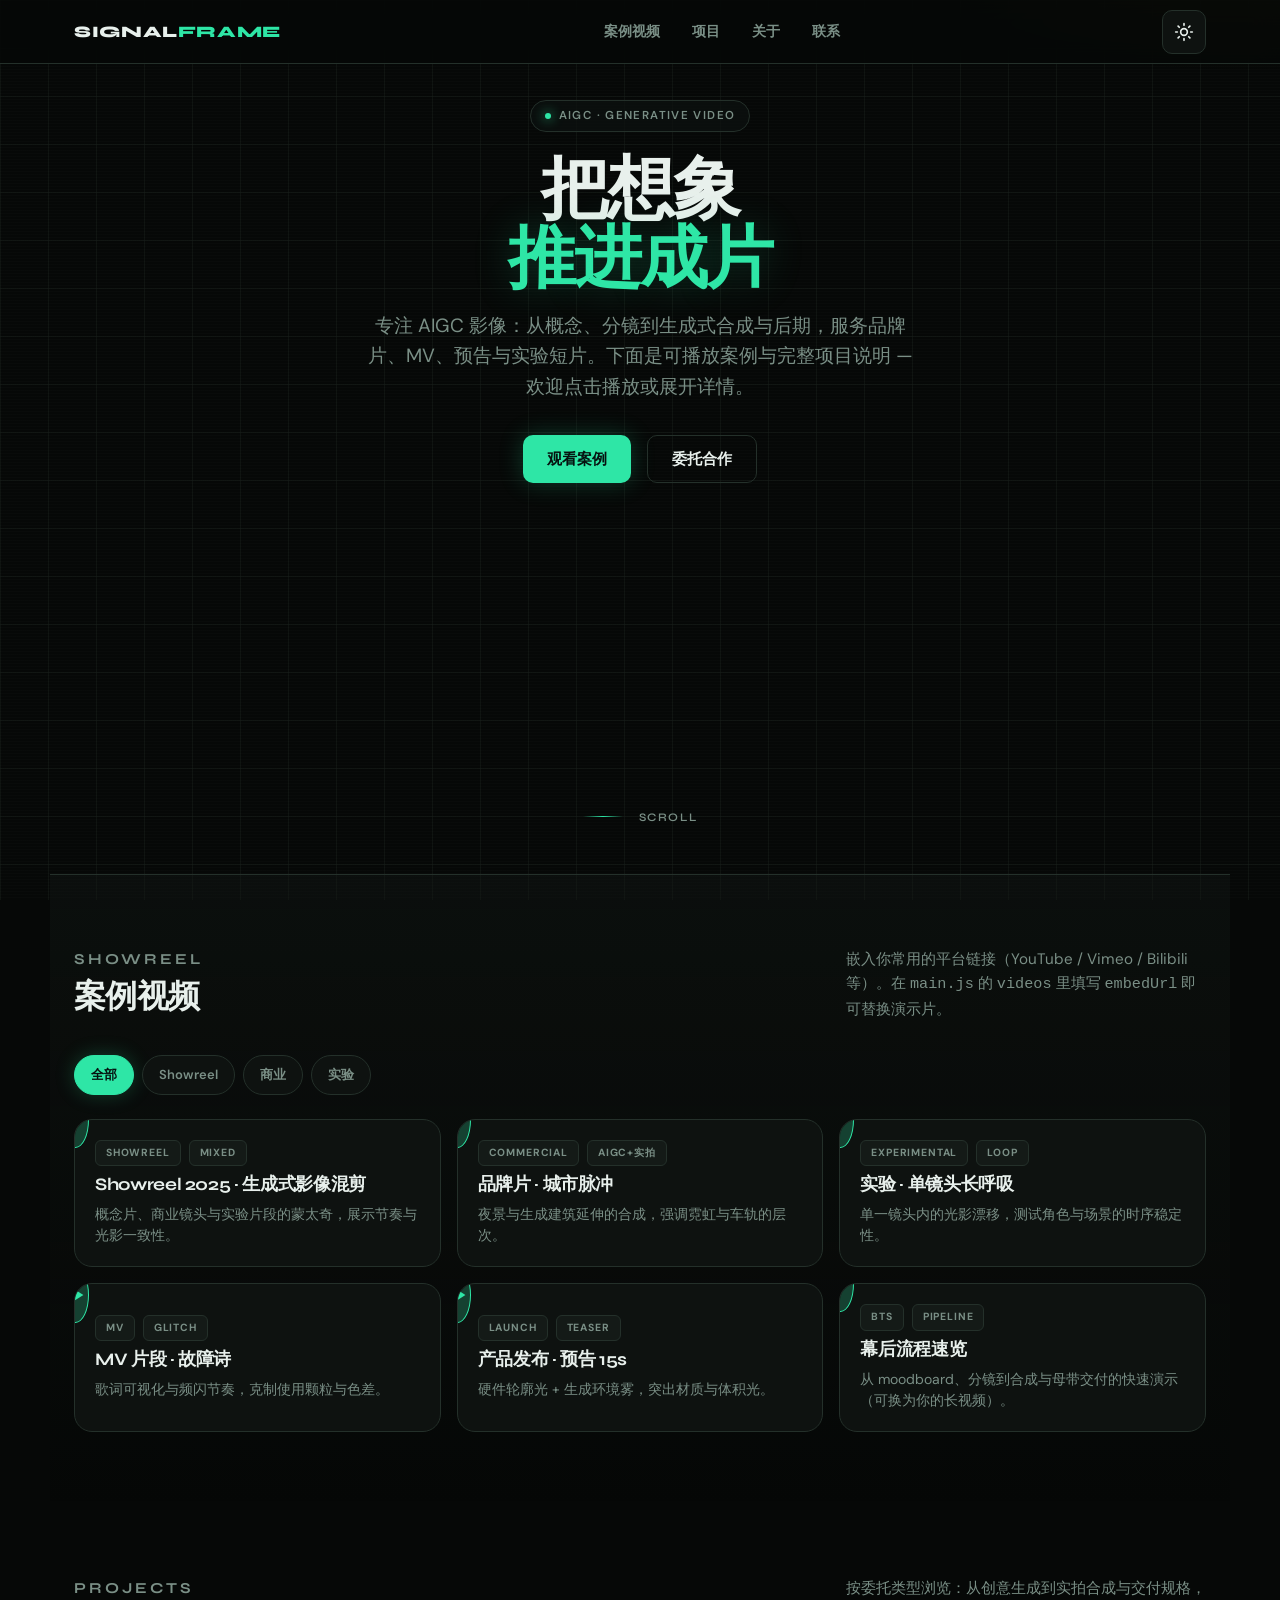
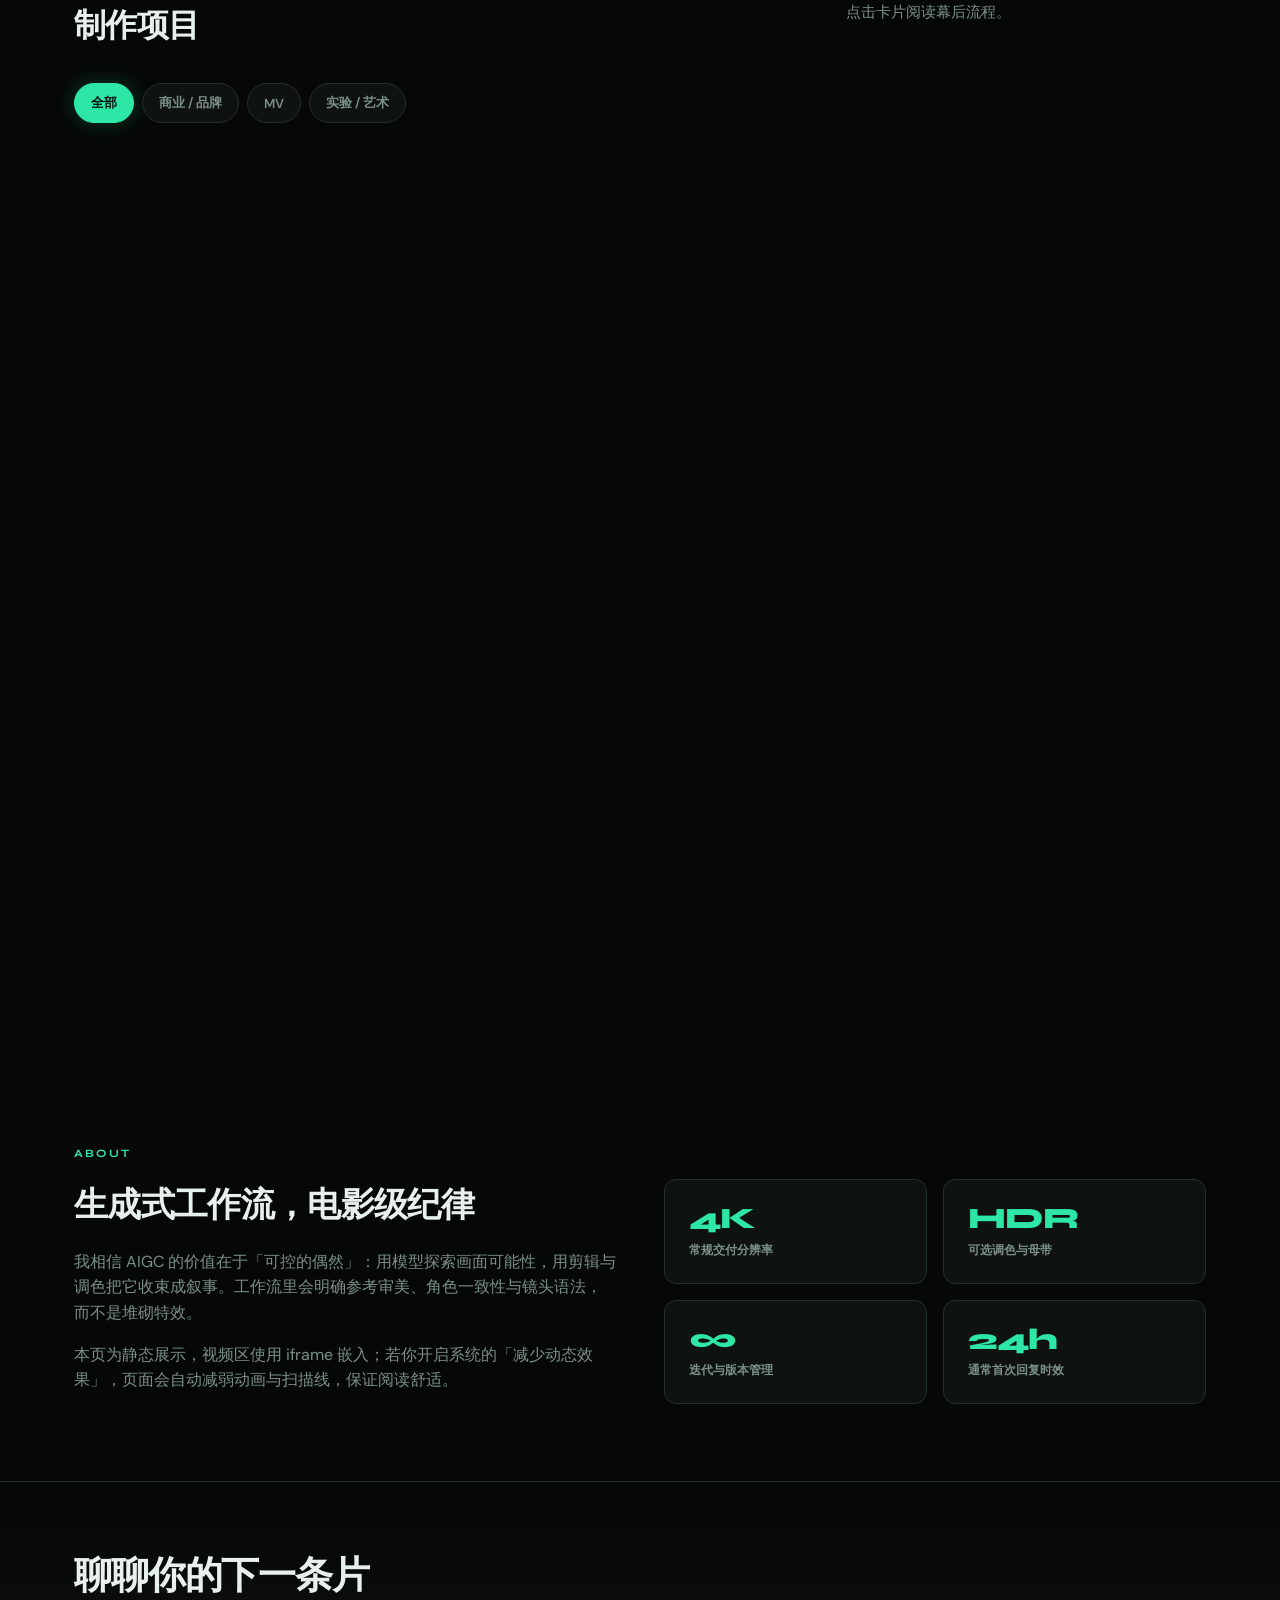
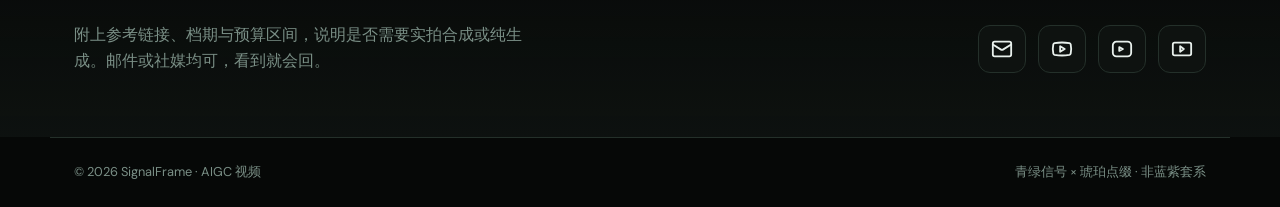
==== index.html @ 30ec7221 "初始提交：AIGC 视频作品集静态页面 Made-with: Cursor" ====
<!DOCTYPE html>
<html lang="zh-CN">
  <head>
    <meta charset="UTF-8" />
    <meta name="viewport" content="width=device-width, initial-scale=1" />
    <meta name="description" content="AIGC 视频创作者 — 概念片、商业影像与生成式工作流案例" />
    <title>AIGC 影像 · 作品集</title>
    <link rel="stylesheet" href="styles.css" />
  </head>
  <body>
    <div class="bg-glow" aria-hidden="true"></div>
    <div class="bg-grid" aria-hidden="true"></div>
    <div class="scanlines" aria-hidden="true"></div>

    <header class="site-header">
      <div class="header-inner">
        <a class="logo" href="#">Signal<span>Frame</span></a>
        <nav class="nav-main" aria-label="页面导航">
          <a href="#showreel">案例视频</a>
          <a href="#work">项目</a>
          <a href="#about">关于</a>
          <a href="#contact">联系</a>
        </nav>
        <div class="header-actions">
          <button
            type="button"
            class="icon-btn"
            id="theme-toggle"
            aria-label="切换配色主题"
          >
            <svg class="hidden" data-icon="moon" xmlns="http://www.w3.org/2000/svg" viewBox="0 0 24 24" fill="none" stroke="currentColor" stroke-width="2" stroke-linecap="round" stroke-linejoin="round" aria-hidden="true">
              <path d="M12 3a6 6 0 0 0 9 9 9 9 0 1 1-9-9Z" />
            </svg>
            <svg data-icon="sun" xmlns="http://www.w3.org/2000/svg" viewBox="0 0 24 24" fill="none" stroke="currentColor" stroke-width="2" stroke-linecap="round" stroke-linejoin="round" aria-hidden="true">
              <circle cx="12" cy="12" r="4" />
              <path d="M12 2v2M12 20v2M4.93 4.93l1.41 1.41M17.66 17.66l1.41 1.41M2 12h2M20 12h2M6.34 17.66l-1.41 1.41M19.07 4.93l-1.41 1.41" />
            </svg>
          </button>
        </div>
      </div>
    </header>

    <main>
      <section id="top" class="section hero" aria-labelledby="hero-title">
        <div class="hero-inner">
          <div class="hero-copy">
            <p class="hero-badge reveal-static">AIGC · Generative Video</p>
            <h1 id="hero-title" class="reveal-static">把想象<br /><span class="accent">推进成片</span></h1>
            <p class="hero-lead reveal-static">
              专注 AIGC 影像：从概念、分镜到生成式合成与后期，服务品牌片、MV、预告与实验短片。下面是可播放案例与完整项目说明 — 欢迎点击播放或展开详情。
            </p>
            <div class="hero-cta reveal-static">
              <a class="btn btn-primary" href="#showreel">观看案例</a>
              <a class="btn btn-ghost" href="#contact">委托合作</a>
            </div>
          </div>
        </div>
        <div class="hero-scroll" aria-hidden="true">
          <span class="hero-scroll-line"></span>
          Scroll
        </div>
      </section>

      <section id="showreel" class="section video-section" aria-labelledby="showreel-title">
        <div class="section-head">
          <div>
            <p class="section-label" id="showreel-label">Showreel</p>
            <h2 id="showreel-title">案例视频</h2>
          </div>
          <p>嵌入你常用的平台链接（YouTube / Vimeo / Bilibili 等）。在 <code>main.js</code> 的 <code>videos</code> 里填写 <code>embedUrl</code> 即可替换演示片。</p>
        </div>
        <div class="filters" id="video-filters" role="toolbar" aria-label="视频分类筛选"></div>
        <div class="video-grid" id="video-grid"></div>
      </section>

      <section id="work" class="section" aria-labelledby="work-title">
        <div class="section-head">
          <div>
            <p class="section-label" id="work-label">Projects</p>
            <h2 id="work-title">制作项目</h2>
          </div>
          <p>按委托类型浏览：从创意生成到实拍合成与交付规格，点击卡片阅读幕后流程。</p>
        </div>
        <div class="filters" id="filters" role="toolbar" aria-label="项目分类筛选"></div>
        <div class="project-grid" id="project-grid"></div>
      </section>

      <section id="about" class="section" aria-labelledby="about-title">
        <h2 id="about-title" class="section-label">About</h2>
        <div class="about-grid">
          <div class="about-prose reveal-static">
            <h2>生成式工作流，电影级纪律</h2>
            <p>
              我相信 AIGC 的价值在于「可控的偶然」：用模型探索画面可能性，用剪辑与调色把它收束成叙事。工作流里会明确参考审美、角色一致性与镜头语法，而不是堆砌特效。
            </p>
            <p>
              本页为静态展示，视频区使用 iframe 嵌入；若你开启系统的「减少动态效果」，页面会自动减弱动画与扫描线，保证阅读舒适。
            </p>
          </div>
          <div class="stat-board reveal-static" aria-label="创作数据概览">
            <div class="stat">
              <div class="stat-value">4K</div>
              <div class="stat-label">常规交付分辨率</div>
            </div>
            <div class="stat">
              <div class="stat-value">HDR</div>
              <div class="stat-label">可选调色与母带</div>
            </div>
            <div class="stat">
              <div class="stat-value">∞</div>
              <div class="stat-label">迭代与版本管理</div>
            </div>
            <div class="stat">
              <div class="stat-value">24h</div>
              <div class="stat-label">通常首次回复时效</div>
            </div>
          </div>
        </div>
      </section>
    </main>

    <section id="contact" class="contact-section" aria-labelledby="contact-title">
      <div class="contact-inner">
        <div class="contact-lead reveal-static">
          <h2 id="contact-title">聊聊你的下一条片</h2>
          <p>附上参考链接、档期与预算区间，说明是否需要实拍合成或纯生成。邮件或社媒均可，看到就会回。</p>
        </div>
        <div class="social-row reveal-static">
          <a href="mailto:hello@example.com" aria-label="发送邮件">
            <svg xmlns="http://www.w3.org/2000/svg" viewBox="0 0 24 24" fill="none" stroke="currentColor" stroke-width="2" stroke-linecap="round" stroke-linejoin="round" aria-hidden="true">
              <rect width="20" height="16" x="2" y="4" rx="2" />
              <path d="m22 7-8.97 5.7a1.94 1.94 0 0 1-2.06 0L2 7" />
            </svg>
          </a>
          <a href="https://www.youtube.com" rel="noopener noreferrer" aria-label="YouTube">
            <svg xmlns="http://www.w3.org/2000/svg" viewBox="0 0 24 24" fill="none" stroke="currentColor" stroke-width="2" stroke-linecap="round" stroke-linejoin="round" aria-hidden="true">
              <path d="M2.5 17a24.12 24.12 0 0 1 0-10 2 2 0 0 1 1.4-1.4 49.56 49.56 0 0 1 16.2 0A2 2 0 0 1 21.5 7a24.12 24.12 0 0 1 0 10 2 2 0 0 1-1.4 1.4 49.55 49.55 0 0 1-16.2 0A2 2 0 0 1 2.5 17" />
              <path d="m10 15 5-3-5-3z" />
            </svg>
          </a>
          <a href="https://vimeo.com" rel="noopener noreferrer" aria-label="Vimeo">
            <svg xmlns="http://www.w3.org/2000/svg" viewBox="0 0 24 24" fill="none" stroke="currentColor" stroke-width="2" stroke-linecap="round" stroke-linejoin="round" aria-hidden="true">
              <path d="M22 8.35V16a4 4 0 0 1-4 4H6a4 4 0 0 1-4-4V8.35A4 4 0 0 1 6 4h12a4 4 0 0 1 4 4Z" />
              <path d="m9 10 4 2-4 2v-4Z" />
            </svg>
          </a>
          <a href="https://www.bilibili.com" rel="noopener noreferrer" aria-label="哔哩哔哩">
            <svg xmlns="http://www.w3.org/2000/svg" viewBox="0 0 24 24" fill="none" stroke="currentColor" stroke-width="2" stroke-linecap="round" stroke-linejoin="round" aria-hidden="true">
              <rect width="20" height="14" x="2" y="5" rx="2" />
              <path d="m10 9 4 3-4 3V9Z" />
            </svg>
          </a>
        </div>
      </div>
    </section>

    <footer class="site-footer">
      <span>© <span id="y"></span> SignalFrame · AIGC 视频</span>
      <span>青绿信号 × 琥珀点缀 · 非蓝紫套系</span>
    </footer>

    <div
      id="video-modal"
      class="modal-backdrop"
      role="dialog"
      aria-modal="true"
      aria-hidden="true"
      aria-labelledby="video-modal-title"
    >
      <div class="modal modal--video">
        <div class="modal-header">
          <h3 id="video-modal-title"></h3>
          <button type="button" class="modal-close" id="video-modal-close" aria-label="关闭视频">
            <svg xmlns="http://www.w3.org/2000/svg" viewBox="0 0 24 24" fill="none" stroke="currentColor" stroke-width="2" stroke-linecap="round" stroke-linejoin="round" aria-hidden="true">
              <path d="M18 6 6 18" />
              <path d="m6 6 12 12" />
            </svg>
          </button>
        </div>
        <div class="modal-body">
          <div id="video-frame-wrap"></div>
          <div class="modal-tags" id="video-modal-tags"></div>
          <p id="video-modal-desc"></p>
          <div class="modal-actions">
            <a class="btn btn-primary" href="#contact">预约合作</a>
            <button type="button" class="btn btn-ghost" id="video-modal-close-secondary">关闭</button>
          </div>
        </div>
      </div>
    </div>

    <div
      id="project-modal"
      class="modal-backdrop"
      role="dialog"
      aria-modal="true"
      aria-hidden="true"
      aria-labelledby="modal-title"
    >
      <div class="modal">
        <div class="modal-header">
          <h3 id="modal-title"></h3>
          <button type="button" class="modal-close" id="modal-close" aria-label="关闭对话框">
            <svg xmlns="http://www.w3.org/2000/svg" viewBox="0 0 24 24" fill="none" stroke="currentColor" stroke-width="2" stroke-linecap="round" stroke-linejoin="round" aria-hidden="true">
              <path d="M18 6 6 18" />
              <path d="m6 6 12 12" />
            </svg>
          </button>
        </div>
        <div class="modal-body">
          <div class="modal-preview" id="modal-preview" role="img" aria-hidden="true"></div>
          <div class="modal-tags" id="modal-tags"></div>
          <div id="modal-text"></div>
          <div class="modal-actions">
            <a class="btn btn-primary" href="#contact">预约沟通</a>
            <button type="button" class="btn btn-ghost" id="modal-close-secondary">关闭</button>
          </div>
        </div>
      </div>
    </div>

    <script>
      document.getElementById("y").textContent = new Date().getFullYear();
      document.getElementById("modal-close-secondary").addEventListener("click", function () {
        document.getElementById("modal-close").click();
      });
      document.getElementById("video-modal-close-secondary").addEventListener("click", function () {
        document.getElementById("video-modal-close").click();
      });
    </script>
    <script src="main.js"></script>
  </body>
</html>
---- styles.css ----
/* AIGC 视频创作者 — 未来感 / 科技向，非蓝紫 AI 套系 */
@import url("https://fonts.googleapis.com/css2?family=DM+Sans:ital,opsz,wght@0,9..40,400;0,9..40,500;0,9..40,600;0,9..40,700;1,9..40,400&family=Syne:wght@500;600;700;800&display=swap");

:root {
  --color-primary: #e8f0ec;
  --color-on-primary: #061210;
  --color-secondary: #7a8f86;
  --color-accent: #2ee6a6;
  --color-accent-dim: color-mix(in srgb, var(--color-accent) 22%, transparent);
  --color-accent-hover: #5fffc4;
  --color-warm: #f0b429;
  --color-background: #060807;
  --color-foreground: #e8f0ec;
  --color-muted: #141a17;
  --color-border: #24302a;
  --color-card-surface: #0e1210;
  --color-overlay: rgba(2, 8, 6, 0.88);
  --color-glow: color-mix(in srgb, var(--color-accent) 35%, transparent);
  --font-heading: "Syne", system-ui, sans-serif;
  --font-body: "DM Sans", system-ui, sans-serif;
  --ease-out: cubic-bezier(0.22, 1, 0.36, 1);
  --ease-in: cubic-bezier(0.4, 0, 1, 1);
  --duration: 220ms;
  --duration-slow: 340ms;
  --space-unit: 8px;
  --header-h: 64px;
  --max-w: 1180px;
  --radius: 12px;
  --radius-lg: 18px;
}

[data-theme="light"] {
  --color-primary: #0a1612;
  --color-on-primary: #f4faf7;
  --color-secondary: #4a5c54;
  --color-accent: #059669;
  --color-accent-dim: color-mix(in srgb, var(--color-accent) 18%, transparent);
  --color-accent-hover: #047857;
  --color-warm: #d97706;
  --color-background: #f2f6f4;
  --color-foreground: #0a1612;
  --color-muted: #dfe8e3;
  --color-border: #c5d4cc;
  --color-card-surface: #ffffff;
  --color-overlay: rgba(10, 22, 18, 0.82);
  --color-glow: color-mix(in srgb, var(--color-accent) 25%, transparent);
}

*,
*::before,
*::after {
  box-sizing: border-box;
}

html {
  scroll-behavior: smooth;
}

@media (prefers-reduced-motion: reduce) {
  html {
    scroll-behavior: auto;
  }

  *,
  *::before,
  *::after {
    animation-duration: 0.01ms !important;
    animation-iteration-count: 1 !important;
    transition-duration: 0.01ms !important;
  }
}

body {
  margin: 0;
  font-family: var(--font-body);
  font-size: 1rem;
  line-height: 1.6;
  color: var(--color-foreground);
  background-color: var(--color-background);
  -webkit-font-smoothing: antialiased;
}

/* 背景：细网格 + 环境光晕 */
.bg-grid {
  position: fixed;
  inset: 0;
  z-index: -2;
  background-image:
    linear-gradient(color-mix(in srgb, var(--color-border) 55%, transparent) 1px, transparent 1px),
    linear-gradient(90deg, color-mix(in srgb, var(--color-border) 55%, transparent) 1px, transparent 1px);
  background-size: calc(var(--space-unit) * 6) calc(var(--space-unit) * 6);
  opacity: 0.55;
  pointer-events: none;
}

.bg-glow {
  position: fixed;
  inset: -20% -10% auto -10%;
  height: 70vh;
  z-index: -3;
  background:
    radial-gradient(ellipse 80% 60% at 50% -10%, var(--color-glow), transparent 55%),
    radial-gradient(ellipse 50% 40% at 90% 20%, color-mix(in srgb, var(--color-warm) 12%, transparent), transparent 50%);
  pointer-events: none;
}

.scanlines {
  position: fixed;
  inset: 0;
  z-index: -1;
  pointer-events: none;
  opacity: 0.04;
  background: repeating-linear-gradient(
    0deg,
    transparent,
    transparent 2px,
    color-mix(in srgb, var(--color-foreground) 40%, transparent) 2px,
    color-mix(in srgb, var(--color-foreground) 40%, transparent) 3px
  );
}

@media (prefers-reduced-motion: reduce) {
  .scanlines {
    display: none;
  }
}

a {
  color: var(--color-accent);
  text-decoration-thickness: 1px;
  text-underline-offset: 3px;
}

a:hover {
  color: var(--color-accent-hover);
}

:focus-visible {
  outline: 2px solid var(--color-accent);
  outline-offset: 3px;
}

button:focus-visible {
  outline-offset: 2px;
}

.sr-only {
  position: absolute;
  width: 1px;
  height: 1px;
  padding: 0;
  margin: -1px;
  overflow: hidden;
  clip: rect(0, 0, 0, 0);
  white-space: nowrap;
  border: 0;
}

/* Header */
.site-header {
  position: sticky;
  top: 0;
  z-index: 50;
  height: var(--header-h);
  display: flex;
  align-items: center;
  border-bottom: 1px solid var(--color-border);
  background: color-mix(in srgb, var(--color-background) 82%, transparent);
  backdrop-filter: blur(14px);
}

.header-inner {
  width: 100%;
  max-width: var(--max-w);
  margin: 0 auto;
  padding: 0 calc(var(--space-unit) * 3);
  display: flex;
  align-items: center;
  justify-content: space-between;
  gap: calc(var(--space-unit) * 2);
}

.logo {
  font-family: var(--font-heading);
  font-weight: 800;
  font-size: 1rem;
  letter-spacing: 0.04em;
  text-transform: uppercase;
  color: var(--color-foreground);
  text-decoration: none;
}

.logo span {
  color: var(--color-accent);
}

.logo:hover {
  color: var(--color-accent);
}

.nav-main {
  display: flex;
  align-items: center;
  gap: calc(var(--space-unit) * 0.5);
}

.nav-main a {
  min-height: 44px;
  min-width: 44px;
  padding: 0 calc(var(--space-unit) * 1.75);
  display: inline-flex;
  align-items: center;
  justify-content: center;
  font-size: 0.88rem;
  font-weight: 600;
  color: var(--color-secondary);
  text-decoration: none;
  border-radius: 8px;
  transition: color var(--duration) var(--ease-out), background var(--duration) var(--ease-out);
}

.nav-main a:hover {
  color: var(--color-foreground);
  background: var(--color-muted);
}

.nav-main a[aria-current="page"] {
  color: var(--color-accent);
}

.header-actions {
  display: flex;
  align-items: center;
  gap: calc(var(--space-unit) * 1);
}

.icon-btn {
  min-width: 44px;
  min-height: 44px;
  display: inline-flex;
  align-items: center;
  justify-content: center;
  border: 1px solid var(--color-border);
  border-radius: 10px;
  background: var(--color-card-surface);
  color: var(--color-foreground);
  cursor: pointer;
  transition:
    border-color var(--duration) var(--ease-out),
    box-shadow var(--duration) var(--ease-out),
    transform 150ms var(--ease-out);
}

.icon-btn:hover {
  border-color: var(--color-accent);
  box-shadow: 0 0 0 1px var(--color-accent-dim);
}

.icon-btn:active {
  transform: scale(0.97);
}

.icon-btn svg {
  width: 20px;
  height: 20px;
}

main {
  overflow-x: clip;
}

.section {
  max-width: var(--max-w);
  margin: 0 auto;
  padding: calc(var(--space-unit) * 9) calc(var(--space-unit) * 3);
}

.section-label {
  font-family: var(--font-heading);
  font-size: 0.7rem;
  font-weight: 700;
  letter-spacing: 0.2em;
  text-transform: uppercase;
  color: var(--color-accent);
  margin: 0 0 calc(var(--space-unit) * 2);
}

.section-head {
  display: flex;
  flex-wrap: wrap;
  align-items: baseline;
  justify-content: space-between;
  gap: calc(var(--space-unit) * 2);
  margin-bottom: calc(var(--space-unit) * 4);
}

.section-head h2 {
  font-family: var(--font-heading);
  font-size: clamp(1.5rem, 3vw, 2rem);
  font-weight: 700;
  letter-spacing: -0.02em;
  margin: 0;
  color: var(--color-foreground);
}

.section-head p {
  margin: 0;
  max-width: 36ch;
  font-size: 0.95rem;
  color: var(--color-secondary);
}

/* Hero — 单列文案水平居中 */
.hero {
  min-height: min(90vh, 860px);
  display: flex;
  flex-direction: column;
  justify-content: center;
  align-items: center;
  padding-top: calc(var(--space-unit) * 3);
  padding-bottom: calc(var(--space-unit) * 6);
  position: relative;
}

.hero-inner {
  width: 100%;
  max-width: var(--max-w);
  margin: 0 auto;
  display: flex;
  justify-content: center;
}

.hero-copy {
  display: flex;
  flex-direction: column;
  align-items: center;
  text-align: center;
  max-width: 42rem;
  width: 100%;
}

.hero-badge {
  display: inline-flex;
  align-items: center;
  justify-content: center;
  gap: calc(var(--space-unit) * 1);
  padding: 6px 14px;
  border-radius: 999px;
  border: 1px solid var(--color-border);
  background: color-mix(in srgb, var(--color-card-surface) 70%, transparent);
  font-family: var(--font-body);
  font-size: 0.72rem;
  font-weight: 600;
  letter-spacing: 0.12em;
  text-transform: uppercase;
  color: var(--color-secondary);
  margin-bottom: calc(var(--space-unit) * 3);
}

.hero-badge::before {
  content: "";
  width: 6px;
  height: 6px;
  border-radius: 50%;
  background: var(--color-accent);
  box-shadow: 0 0 12px var(--color-accent);
  animation: pulse-dot 2.5s var(--ease-out) infinite;
}

@media (prefers-reduced-motion: reduce) {
  .hero-badge::before {
    animation: none;
  }
}

@keyframes pulse-dot {
  0%,
  100% {
    opacity: 1;
  }
  50% {
    opacity: 0.45;
  }
}

.hero h1 {
  font-family: var(--font-heading);
  font-weight: 800;
  font-size: clamp(2.4rem, 7vw, 4.25rem);
  line-height: 1.02;
  letter-spacing: -0.03em;
  margin: 0 0 calc(var(--space-unit) * 2);
  max-width: 18ch;
  text-wrap: balance;
}

.hero h1 .accent {
  color: var(--color-accent);
  text-shadow: 0 0 40px var(--color-accent-dim);
}

.hero-lead {
  font-size: clamp(1rem, 2vw, 1.2rem);
  color: var(--color-secondary);
  max-width: 42ch;
  margin: 0 0 calc(var(--space-unit) * 4);
  margin-left: auto;
  margin-right: auto;
}

.hero-cta {
  display: flex;
  flex-wrap: wrap;
  gap: calc(var(--space-unit) * 2);
  align-items: center;
  justify-content: center;
}

.btn {
  min-height: 48px;
  padding: 0 calc(var(--space-unit) * 3);
  display: inline-flex;
  align-items: center;
  justify-content: center;
  font-family: var(--font-body);
  font-size: 0.95rem;
  font-weight: 600;
  border-radius: 10px;
  border: none;
  cursor: pointer;
  text-decoration: none;
  transition:
    background var(--duration) var(--ease-out),
    color var(--duration) var(--ease-out),
    border-color var(--duration) var(--ease-out),
    transform 150ms var(--ease-out),
    box-shadow var(--duration) var(--ease-out);
}

.btn-primary {
  background: var(--color-accent);
  color: var(--color-on-primary);
  box-shadow: 0 0 24px var(--color-accent-dim);
}

.btn-primary:hover {
  background: var(--color-accent-hover);
  box-shadow: 0 0 32px var(--color-accent-dim);
}

.btn-primary:active {
  transform: scale(0.98);
}

.btn-ghost {
  background: transparent;
  color: var(--color-foreground);
  border: 1px solid var(--color-border);
}

.btn-ghost:hover {
  border-color: var(--color-accent);
  background: color-mix(in srgb, var(--color-accent) 8%, transparent);
}

.hero-scroll {
  margin-top: auto;
  padding-top: calc(var(--space-unit) * 6);
  display: flex;
  align-items: center;
  justify-content: center;
  gap: calc(var(--space-unit) * 2);
  width: 100%;
  max-width: var(--max-w);
  font-size: 0.72rem;
  font-weight: 600;
  color: var(--color-secondary);
  letter-spacing: 0.14em;
  text-transform: uppercase;
  font-family: var(--font-heading);
}

.hero-scroll-line {
  width: 40px;
  height: 1px;
  background: linear-gradient(90deg, transparent, var(--color-accent), transparent);
}

@media (prefers-reduced-motion: no-preference) {
  .hero-scroll {
    animation: fade-in-up 0.75s var(--ease-out) 0.35s both;
  }
}

@keyframes fade-in-up {
  from {
    opacity: 0;
    transform: translateY(12px);
  }
  to {
    opacity: 1;
    transform: translateY(0);
  }
}

/* Reveal */
.reveal {
  opacity: 0;
  transform: translateY(18px);
  transition:
    opacity var(--duration-slow) var(--ease-out),
    transform var(--duration-slow) var(--ease-out);
}

.reveal.is-visible {
  opacity: 1;
  transform: translateY(0);
}

@media (prefers-reduced-motion: reduce) {
  .reveal {
    opacity: 1;
    transform: none;
  }
}

/* Filters */
.filters {
  display: flex;
  flex-wrap: wrap;
  gap: calc(var(--space-unit) * 1);
  margin-bottom: calc(var(--space-unit) * 3);
}

.filter-btn {
  min-height: 40px;
  padding: 0 calc(var(--space-unit) * 2);
  font-family: var(--font-body);
  font-size: 0.8125rem;
  font-weight: 600;
  color: var(--color-secondary);
  background: var(--color-card-surface);
  border: 1px solid var(--color-border);
  border-radius: 999px;
  cursor: pointer;
  transition:
    color var(--duration) var(--ease-out),
    border-color var(--duration) var(--ease-out),
    background var(--duration) var(--ease-out),
    box-shadow var(--duration) var(--ease-out);
}

.filter-btn:hover {
  color: var(--color-foreground);
  border-color: var(--color-secondary);
}

.filter-btn[aria-pressed="true"] {
  color: var(--color-on-primary);
  background: var(--color-accent);
  border-color: var(--color-accent);
  box-shadow: 0 0 20px var(--color-accent-dim);
}

[data-theme="light"] .filter-btn[aria-pressed="true"] {
  color: #fff;
}

/* Video grid */
.video-section {
  border-top: 1px solid var(--color-border);
  background: linear-gradient(180deg, color-mix(in srgb, var(--color-muted) 40%, transparent) 0%, transparent 100%);
}

.video-grid {
  display: grid;
  grid-template-columns: 1fr;
  gap: calc(var(--space-unit) * 2);
}

@media (min-width: 640px) {
  .video-grid {
    grid-template-columns: repeat(2, 1fr);
  }
}

@media (min-width: 960px) {
  .video-grid {
    grid-template-columns: repeat(3, 1fr);
  }
}

.video-card {
  position: relative;
  border: 1px solid var(--color-border);
  border-radius: var(--radius-lg);
  background: var(--color-card-surface);
  overflow: hidden;
  text-align: left;
  padding: 0;
  font: inherit;
  color: inherit;
  cursor: pointer;
  transition:
    border-color var(--duration) var(--ease-out),
    box-shadow var(--duration-slow) var(--ease-out),
    transform var(--duration) var(--ease-out);
}

.video-card::before {
  content: "";
  position: absolute;
  inset: 0;
  border-radius: inherit;
  padding: 1px;
  background: linear-gradient(135deg, var(--color-accent-dim), transparent 40%, color-mix(in srgb, var(--color-warm) 25%, transparent));
  -webkit-mask:
    linear-gradient(#fff 0 0) content-box,
    linear-gradient(#fff 0 0);
  mask:
    linear-gradient(#fff 0 0) content-box,
    linear-gradient(#fff 0 0);
  -webkit-mask-composite: xor;
  mask-composite: exclude;
  pointer-events: none;
  opacity: 0;
  transition: opacity var(--duration-slow) var(--ease-out);
}

.video-card:hover,
.video-card:focus-visible {
  border-color: color-mix(in srgb, var(--color-accent) 50%, var(--color-border));
  box-shadow: 0 24px 48px -28px color-mix(in srgb, var(--color-foreground) 35%, transparent);
}

.video-card:hover::before,
.video-card:focus-visible::before {
  opacity: 1;
}

.video-card:active {
  transform: scale(0.995);
}

.video-thumb {
  position: relative;
  aspect-ratio: 16 / 9;
  background: var(--color-muted);
  overflow: hidden;
}

.video-thumb-gradient {
  position: absolute;
  inset: 0;
  background: var(--thumb-gradient, linear-gradient(145deg, #0d2820 0%, #1a4d3a 45%, #3d2e14 100%));
}

.video-thumb-noise {
  position: absolute;
  inset: 0;
  opacity: 0.12;
  background-image: url("data:image/svg+xml,%3Csvg viewBox='0 0 256 256' xmlns='http://www.w3.org/2000/svg'%3E%3Cfilter id='n'%3E%3CfeTurbulence type='fractalNoise' baseFrequency='0.9' numOctaves='4' stitchTiles='stitch'/%3E%3C/filter%3E%3Crect width='100%25' height='100%25' filter='url(%23n)'/%3E%3C/svg%3E");
}

.video-play {
  position: absolute;
  inset: 0;
  display: flex;
  align-items: center;
  justify-content: center;
  background: color-mix(in srgb, var(--color-background) 35%, transparent);
  transition: background var(--duration) var(--ease-out);
}

.video-card:hover .video-play,
.video-card:focus-visible .video-play {
  background: color-mix(in srgb, var(--color-background) 55%, transparent);
}

.video-play-icon {
  width: 56px;
  height: 56px;
  border-radius: 50%;
  display: flex;
  align-items: center;
  justify-content: center;
  background: color-mix(in srgb, var(--color-accent) 22%, var(--color-card-surface));
  border: 1px solid var(--color-accent);
  color: var(--color-accent);
  transition: transform var(--duration) var(--ease-out), box-shadow var(--duration) var(--ease-out);
}

.video-card:hover .video-play-icon,
.video-card:focus-visible .video-play-icon {
  transform: scale(1.06);
  box-shadow: 0 0 28px var(--color-accent-dim);
}

.video-play-icon svg {
  width: 22px;
  height: 22px;
  margin-left: 3px;
}

.video-duration {
  position: absolute;
  bottom: calc(var(--space-unit) * 1.5);
  right: calc(var(--space-unit) * 1.5);
  padding: 4px 10px;
  border-radius: 6px;
  font-size: 0.7rem;
  font-weight: 700;
  font-variant-numeric: tabular-nums;
  letter-spacing: 0.06em;
  background: color-mix(in srgb, var(--color-background) 75%, transparent);
  border: 1px solid var(--color-border);
  color: var(--color-foreground);
}

.video-body {
  padding: calc(var(--space-unit) * 2.5);
  display: flex;
  flex-direction: column;
  gap: calc(var(--space-unit) * 1);
}

.video-meta {
  display: flex;
  flex-wrap: wrap;
  gap: calc(var(--space-unit) * 1);
  align-items: center;
}

.tag {
  font-size: 0.65rem;
  font-weight: 700;
  letter-spacing: 0.08em;
  text-transform: uppercase;
  padding: 4px 10px;
  border-radius: 6px;
  background: var(--color-muted);
  color: var(--color-secondary);
  border: 1px solid var(--color-border);
}

.video-title {
  font-family: var(--font-heading);
  font-size: 1.1rem;
  font-weight: 700;
  letter-spacing: -0.02em;
  margin: 0;
  line-height: 1.25;
}

.video-desc {
  margin: 0;
  font-size: 0.875rem;
  color: var(--color-secondary);
  line-height: 1.5;
  display: -webkit-box;
  -webkit-line-clamp: 2;
  -webkit-box-orient: vertical;
  overflow: hidden;
}

/* Project grid */
.project-grid {
  display: grid;
  grid-template-columns: repeat(12, 1fr);
  gap: calc(var(--space-unit) * 2);
}

.project-card {
  position: relative;
  grid-column: span 12;
  border-radius: var(--radius-lg);
  overflow: hidden;
  border: 1px solid var(--color-border);
  background: var(--color-card-surface);
  cursor: pointer;
  text-align: left;
  padding: 0;
  font: inherit;
  color: inherit;
  transition:
    border-color var(--duration) var(--ease-out),
    box-shadow var(--duration-slow) var(--ease-out),
    transform var(--duration) var(--ease-out);
}

.project-card:hover,
.project-card:focus-visible {
  border-color: color-mix(in srgb, var(--color-accent) 40%, var(--color-border));
  box-shadow: 0 20px 50px -24px color-mix(in srgb, var(--color-foreground) 30%, transparent);
}

.project-card:active {
  transform: scale(0.995);
}

@media (min-width: 640px) {
  .project-card {
    grid-column: span 6;
  }

  .project-card.featured {
    grid-column: span 12;
    display: grid;
    grid-template-columns: 1.12fr 1fr;
    min-height: 280px;
  }
}

@media (min-width: 900px) {
  .project-card:not(.featured) {
    grid-column: span 4;
  }

  .project-card.featured {
    grid-column: span 8;
  }

  .project-card.tall {
    grid-column: span 4;
    grid-row: span 2;
    display: flex;
    flex-direction: column;
  }

  .project-card.wide {
    grid-column: span 8;
    display: grid;
    grid-template-columns: 1fr 1fr;
    min-height: 220px;
  }
}

.project-visual {
  position: relative;
  aspect-ratio: 16 / 10;
  background: var(--color-muted);
  overflow: hidden;
}

.project-card.featured .project-visual,
.project-card.wide .project-visual {
  aspect-ratio: auto;
  min-height: 200px;
}

.project-card.tall .project-visual {
  flex: 1;
  min-height: 280px;
}

.project-visual::after {
  content: "";
  position: absolute;
  inset: 0;
  background: linear-gradient(165deg, transparent 35%, color-mix(in srgb, var(--color-background) 70%, transparent));
  opacity: 0;
  transition: opacity var(--duration-slow) var(--ease-out);
}

.project-card:hover .project-visual::after,
.project-card:focus-visible .project-visual::after {
  opacity: 1;
}

.project-gradient {
  position: absolute;
  inset: 0;
  background: var(
    --card-gradient,
    linear-gradient(135deg, #0f1f1a 0%, #1e3d32 50%, #4a3a12 100%)
  );
}

.project-pattern {
  position: absolute;
  inset: 0;
  opacity: 0.14;
  background-image: radial-gradient(circle at 2px 2px, currentColor 1px, transparent 0);
  background-size: 18px 18px;
  color: var(--color-accent);
}

.corner-frame {
  position: absolute;
  inset: 10px;
  border: 1px solid color-mix(in srgb, var(--color-accent) 35%, transparent);
  border-radius: 8px;
  pointer-events: none;
  opacity: 0.65;
}

.project-body {
  padding: calc(var(--space-unit) * 2.5);
  display: flex;
  flex-direction: column;
  gap: calc(var(--space-unit) * 1);
  justify-content: center;
}

.project-card.featured .project-body,
.project-card.wide .project-body {
  padding: calc(var(--space-unit) * 4);
}

.project-meta {
  display: flex;
  flex-wrap: wrap;
  gap: calc(var(--space-unit) * 1);
  align-items: center;
}

.project-title {
  font-family: var(--font-heading);
  font-size: 1.2rem;
  font-weight: 700;
  letter-spacing: -0.02em;
  margin: 0;
  line-height: 1.25;
}

.project-card.featured .project-title {
  font-size: clamp(1.3rem, 2.4vw, 1.65rem);
}

.project-desc {
  margin: 0;
  font-size: 0.9rem;
  color: var(--color-secondary);
  line-height: 1.55;
  display: -webkit-box;
  -webkit-line-clamp: 3;
  -webkit-box-orient: vertical;
  overflow: hidden;
}

.project-overlay {
  position: absolute;
  left: calc(var(--space-unit) * 2.5);
  right: calc(var(--space-unit) * 2.5);
  bottom: calc(var(--space-unit) * 2.5);
  display: flex;
  align-items: center;
  justify-content: space-between;
  gap: calc(var(--space-unit) * 2);
  opacity: 0;
  transform: translateY(8px);
  transition:
    opacity var(--duration) var(--ease-out),
    transform var(--duration) var(--ease-out);
  pointer-events: none;
}

.project-card.featured .project-overlay,
.project-card.wide .project-overlay,
.project-card.tall .project-overlay {
  left: calc(var(--space-unit) * 2);
  right: calc(var(--space-unit) * 2);
  bottom: calc(var(--space-unit) * 2);
}

.project-card:hover .project-overlay,
.project-card:focus-visible .project-overlay {
  opacity: 1;
  transform: translateY(0);
}

@media (prefers-reduced-motion: reduce) {
  .project-overlay {
    opacity: 1;
    transform: none;
    position: static;
    margin-top: calc(var(--space-unit) * 2);
    pointer-events: auto;
  }

  .project-visual::after {
    opacity: 0.4;
  }
}

.overlay-hint {
  font-size: 0.78rem;
  font-weight: 700;
  letter-spacing: 0.06em;
  text-transform: uppercase;
  color: var(--color-foreground);
}

.overlay-arrow {
  width: 40px;
  height: 40px;
  border-radius: 50%;
  background: color-mix(in srgb, var(--color-accent) 18%, transparent);
  border: 1px solid var(--color-accent);
  display: flex;
  align-items: center;
  justify-content: center;
  color: var(--color-accent);
}

.overlay-arrow svg {
  width: 18px;
  height: 18px;
}

.project-card:not(.featured):not(.wide):not(.tall) .project-overlay {
  bottom: auto;
  top: 50%;
  transform: translateY(calc(-50% + 8px));
}

.project-card:not(.featured):not(.wide):not(.tall):hover .project-overlay,
.project-card:not(.featured):not(.wide):not(.tall):focus-visible .project-overlay {
  transform: translateY(-50%);
}

/* About */
.about-grid {
  display: grid;
  gap: calc(var(--space-unit) * 5);
  align-items: start;
}

@media (min-width: 768px) {
  .about-grid {
    grid-template-columns: 1fr 1fr;
    gap: calc(var(--space-unit) * 6);
  }
}

.about-prose h2 {
  font-family: var(--font-heading);
  font-size: clamp(1.65rem, 3vw, 2.1rem);
  font-weight: 700;
  letter-spacing: -0.02em;
  margin: 0 0 calc(var(--space-unit) * 2);
}

.about-prose p {
  margin: 0 0 calc(var(--space-unit) * 2);
  color: var(--color-secondary);
  font-size: 1rem;
}

.about-prose code {
  font-size: 0.88em;
  padding: 2px 8px;
  border-radius: 6px;
  background: var(--color-muted);
  border: 1px solid var(--color-border);
}

.stat-board {
  display: grid;
  grid-template-columns: repeat(2, 1fr);
  gap: calc(var(--space-unit) * 2);
}

.stat {
  padding: calc(var(--space-unit) * 3);
  border-radius: var(--radius);
  border: 1px solid var(--color-border);
  background: var(--color-card-surface);
}

.stat-value {
  font-family: var(--font-heading);
  font-size: 1.85rem;
  font-weight: 800;
  letter-spacing: -0.03em;
  color: var(--color-accent);
  line-height: 1;
  margin-bottom: calc(var(--space-unit) * 1);
}

.stat-label {
  font-size: 0.78rem;
  font-weight: 600;
  color: var(--color-secondary);
  line-height: 1.35;
}

/* Contact */
.contact-section {
  border-top: 1px solid var(--color-border);
  background: linear-gradient(180deg, transparent, color-mix(in srgb, var(--color-muted) 55%, transparent));
}

.contact-inner {
  max-width: var(--max-w);
  margin: 0 auto;
  padding: calc(var(--space-unit) * 8) calc(var(--space-unit) * 3);
  display: flex;
  flex-direction: column;
  gap: calc(var(--space-unit) * 4);
}

@media (min-width: 768px) {
  .contact-inner {
    flex-direction: row;
    align-items: flex-end;
    justify-content: space-between;
  }
}

.contact-lead h2 {
  font-family: var(--font-heading);
  font-size: clamp(1.65rem, 3vw, 2.35rem);
  font-weight: 800;
  letter-spacing: -0.03em;
  margin: 0 0 calc(var(--space-unit) * 2);
}

.contact-lead p {
  margin: 0;
  max-width: 42ch;
  color: var(--color-secondary);
}

.social-row {
  display: flex;
  flex-wrap: wrap;
  gap: calc(var(--space-unit) * 1.5);
}

.social-row a {
  min-width: 48px;
  min-height: 48px;
  display: inline-flex;
  align-items: center;
  justify-content: center;
  border-radius: 12px;
  border: 1px solid var(--color-border);
  background: var(--color-card-surface);
  color: var(--color-foreground);
  text-decoration: none;
  transition:
    border-color var(--duration) var(--ease-out),
    color var(--duration) var(--ease-out),
    box-shadow var(--duration) var(--ease-out);
}

.social-row a:hover {
  border-color: var(--color-accent);
  color: var(--color-accent);
  box-shadow: 0 0 20px var(--color-accent-dim);
}

.social-row svg {
  width: 22px;
  height: 22px;
}

.site-footer {
  max-width: var(--max-w);
  margin: 0 auto;
  padding: calc(var(--space-unit) * 3);
  display: flex;
  flex-wrap: wrap;
  gap: calc(var(--space-unit) * 2);
  justify-content: space-between;
  align-items: center;
  font-size: 0.8rem;
  color: var(--color-secondary);
  border-top: 1px solid var(--color-border);
}

/* Modals */
.modal-backdrop {
  position: fixed;
  inset: 0;
  z-index: 100;
  background: var(--color-overlay);
  display: flex;
  align-items: center;
  justify-content: center;
  padding: calc(var(--space-unit) * 2);
  opacity: 0;
  visibility: hidden;
  transition:
    opacity var(--duration-slow) var(--ease-out),
    visibility var(--duration-slow) var(--ease-out);
}

.modal-backdrop.is-open {
  opacity: 1;
  visibility: visible;
}

.modal {
  width: min(640px, 100%);
  max-height: min(88vh, 720px);
  overflow: auto;
  border-radius: var(--radius-lg);
  background: var(--color-card-surface);
  border: 1px solid var(--color-border);
  box-shadow: 0 40px 100px -40px color-mix(in srgb, var(--color-foreground) 45%, transparent);
  transform: translateY(14px) scale(0.985);
  transition: transform var(--duration-slow) var(--ease-out);
}

.modal--video {
  width: min(920px, 100%);
  max-height: min(92vh, 900px);
}

.modal-backdrop.is-open .modal {
  transform: translateY(0) scale(1);
}

@media (prefers-reduced-motion: reduce) {
  .modal {
    transition: none;
    transform: none;
  }
}

.modal-header {
  display: flex;
  align-items: flex-start;
  justify-content: space-between;
  gap: calc(var(--space-unit) * 2);
  padding: calc(var(--space-unit) * 2.5);
  border-bottom: 1px solid var(--color-border);
}

.modal-header h3 {
  font-family: var(--font-heading);
  font-size: 1.25rem;
  font-weight: 700;
  margin: 0;
  letter-spacing: -0.02em;
}

.modal-close {
  flex-shrink: 0;
  min-width: 44px;
  min-height: 44px;
  border: 1px solid var(--color-border);
  border-radius: 10px;
  background: var(--color-muted);
  color: var(--color-foreground);
  cursor: pointer;
  display: flex;
  align-items: center;
  justify-content: center;
  transition: background var(--duration) var(--ease-out), border-color var(--duration) var(--ease-out);
}

.modal-close:hover {
  border-color: var(--color-accent);
  background: color-mix(in srgb, var(--color-accent) 10%, var(--color-muted));
}

.modal-close svg {
  width: 20px;
  height: 20px;
}

.modal-body {
  padding: calc(var(--space-unit) * 2.5);
}

.modal-body p {
  margin: 0 0 calc(var(--space-unit) * 2);
  color: var(--color-secondary);
  line-height: 1.65;
}

.modal-tags {
  display: flex;
  flex-wrap: wrap;
  gap: calc(var(--space-unit) * 1);
  margin-bottom: calc(var(--space-unit) * 2.5);
}

.modal-preview {
  height: 180px;
  border-radius: var(--radius);
  overflow: hidden;
  margin-bottom: calc(var(--space-unit) * 2.5);
  border: 1px solid var(--color-border);
}

.video-frame {
  position: relative;
  aspect-ratio: 16 / 9;
  width: 100%;
  border-radius: var(--radius);
  overflow: hidden;
  margin-bottom: calc(var(--space-unit) * 2.5);
  border: 1px solid var(--color-border);
  background: #000;
}

.video-frame iframe {
  position: absolute;
  inset: 0;
  width: 100%;
  height: 100%;
  border: 0;
}

.video-placeholder {
  aspect-ratio: 16 / 9;
  display: flex;
  align-items: center;
  justify-content: center;
  padding: calc(var(--space-unit) * 3);
  text-align: center;
  font-size: 0.9rem;
  color: var(--color-secondary);
  background: var(--color-muted);
  border-radius: var(--radius);
  border: 1px dashed var(--color-border);
  margin-bottom: calc(var(--space-unit) * 2.5);
}

.modal-actions {
  display: flex;
  flex-wrap: wrap;
  gap: calc(var(--space-unit) * 2);
}

body.modal-open {
  overflow: hidden;
}

.hidden {
  display: none !important;
}
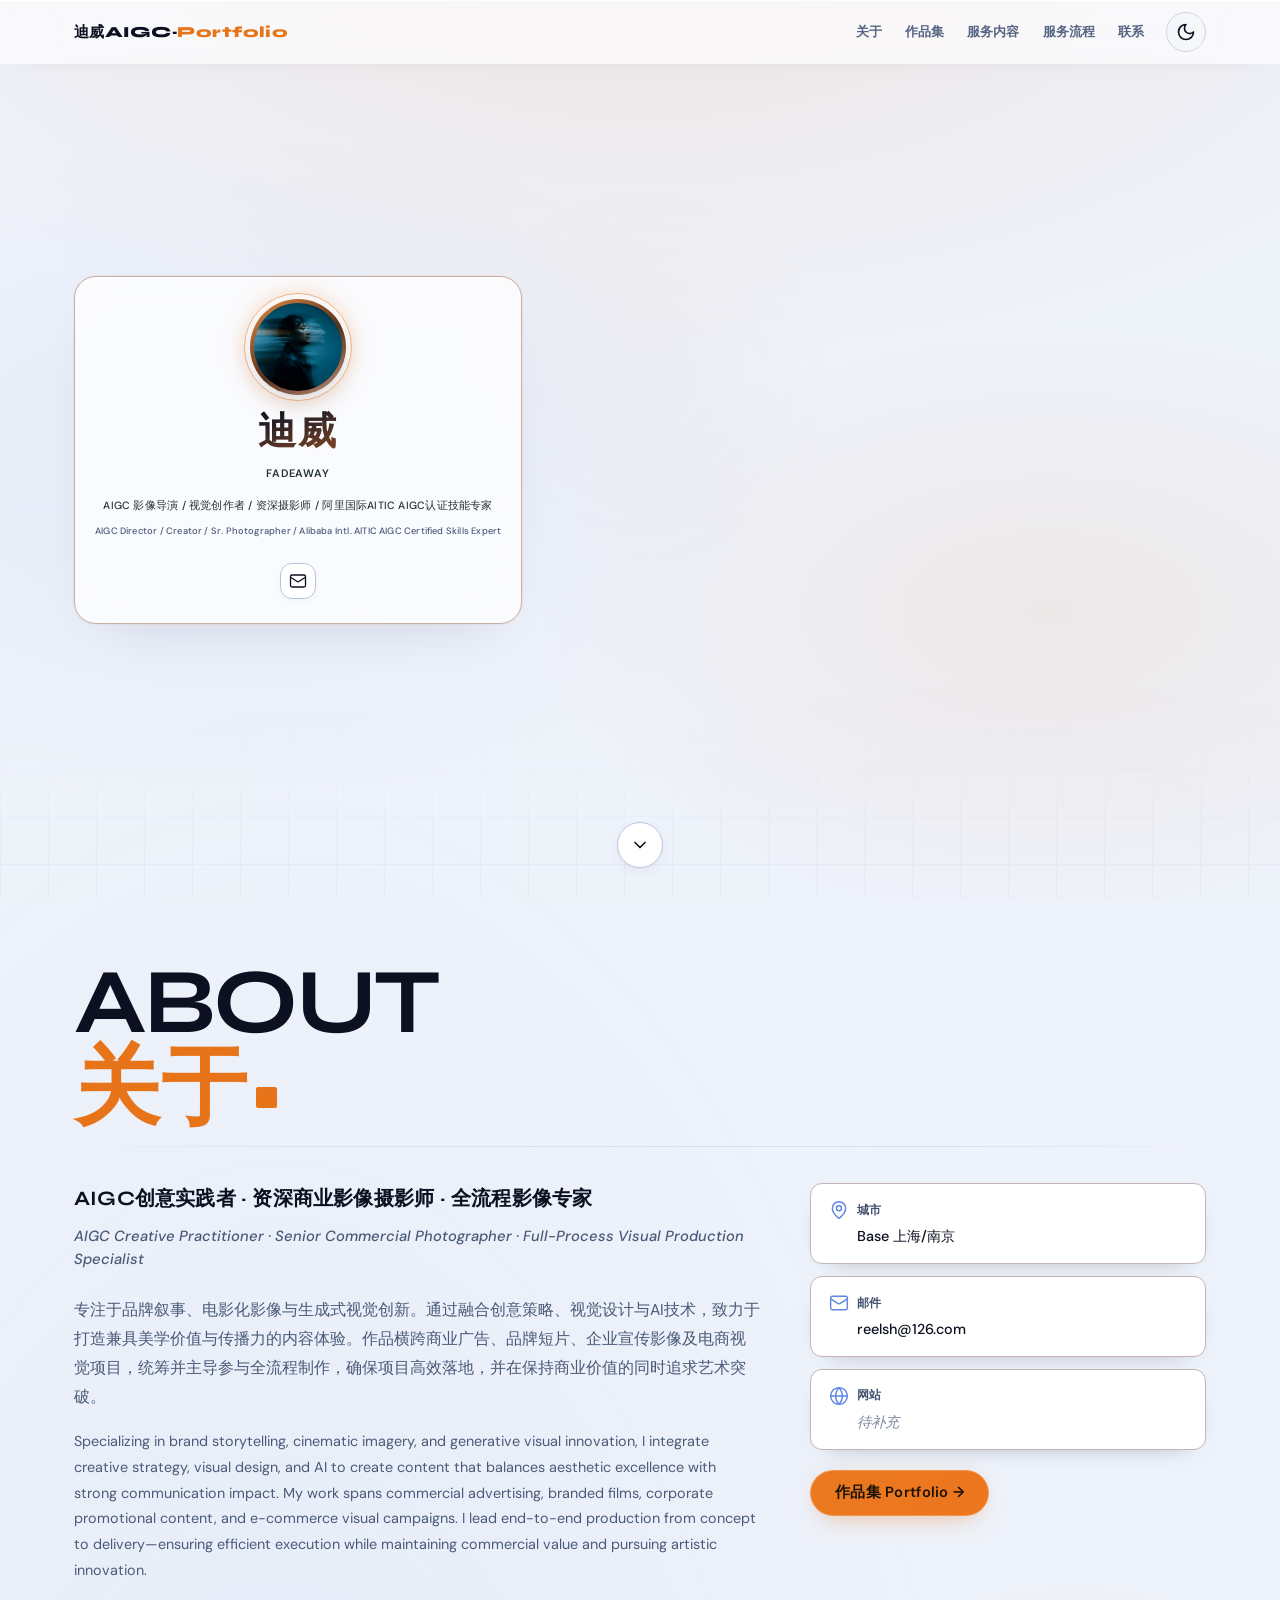
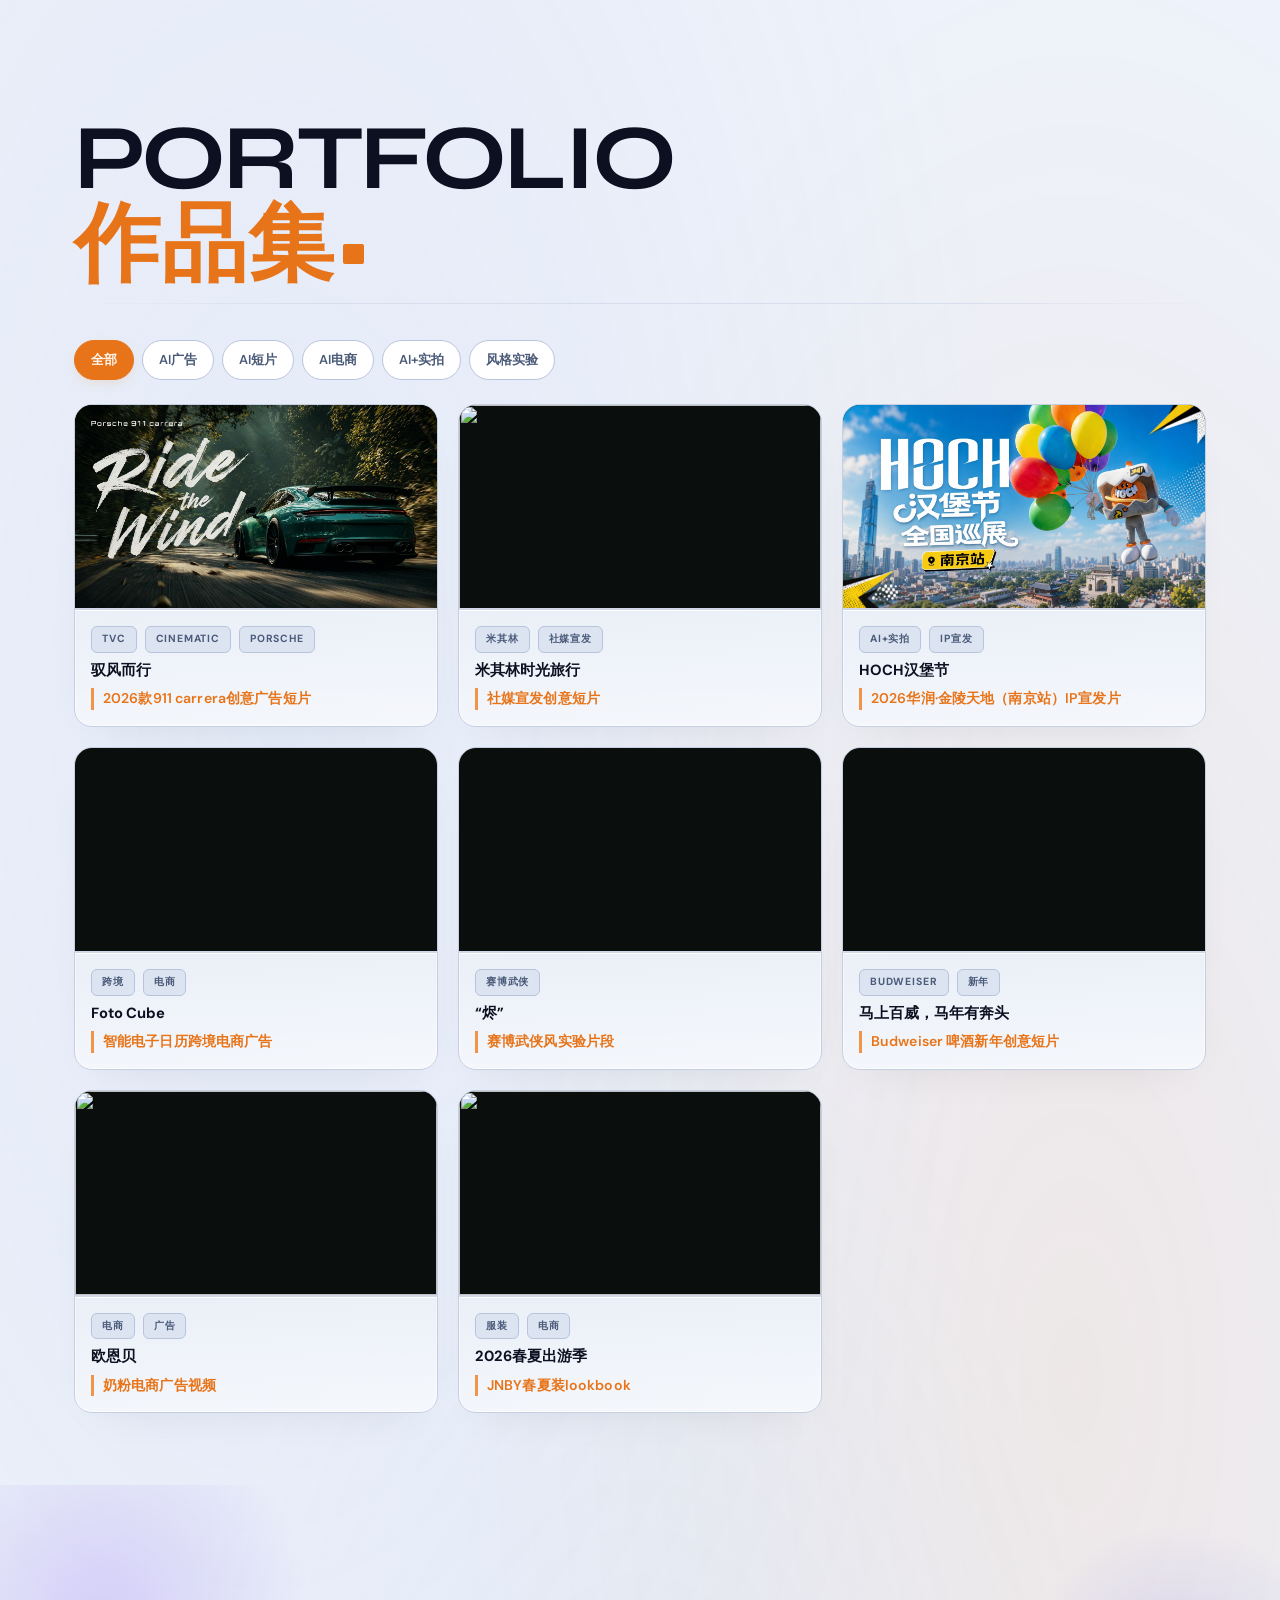
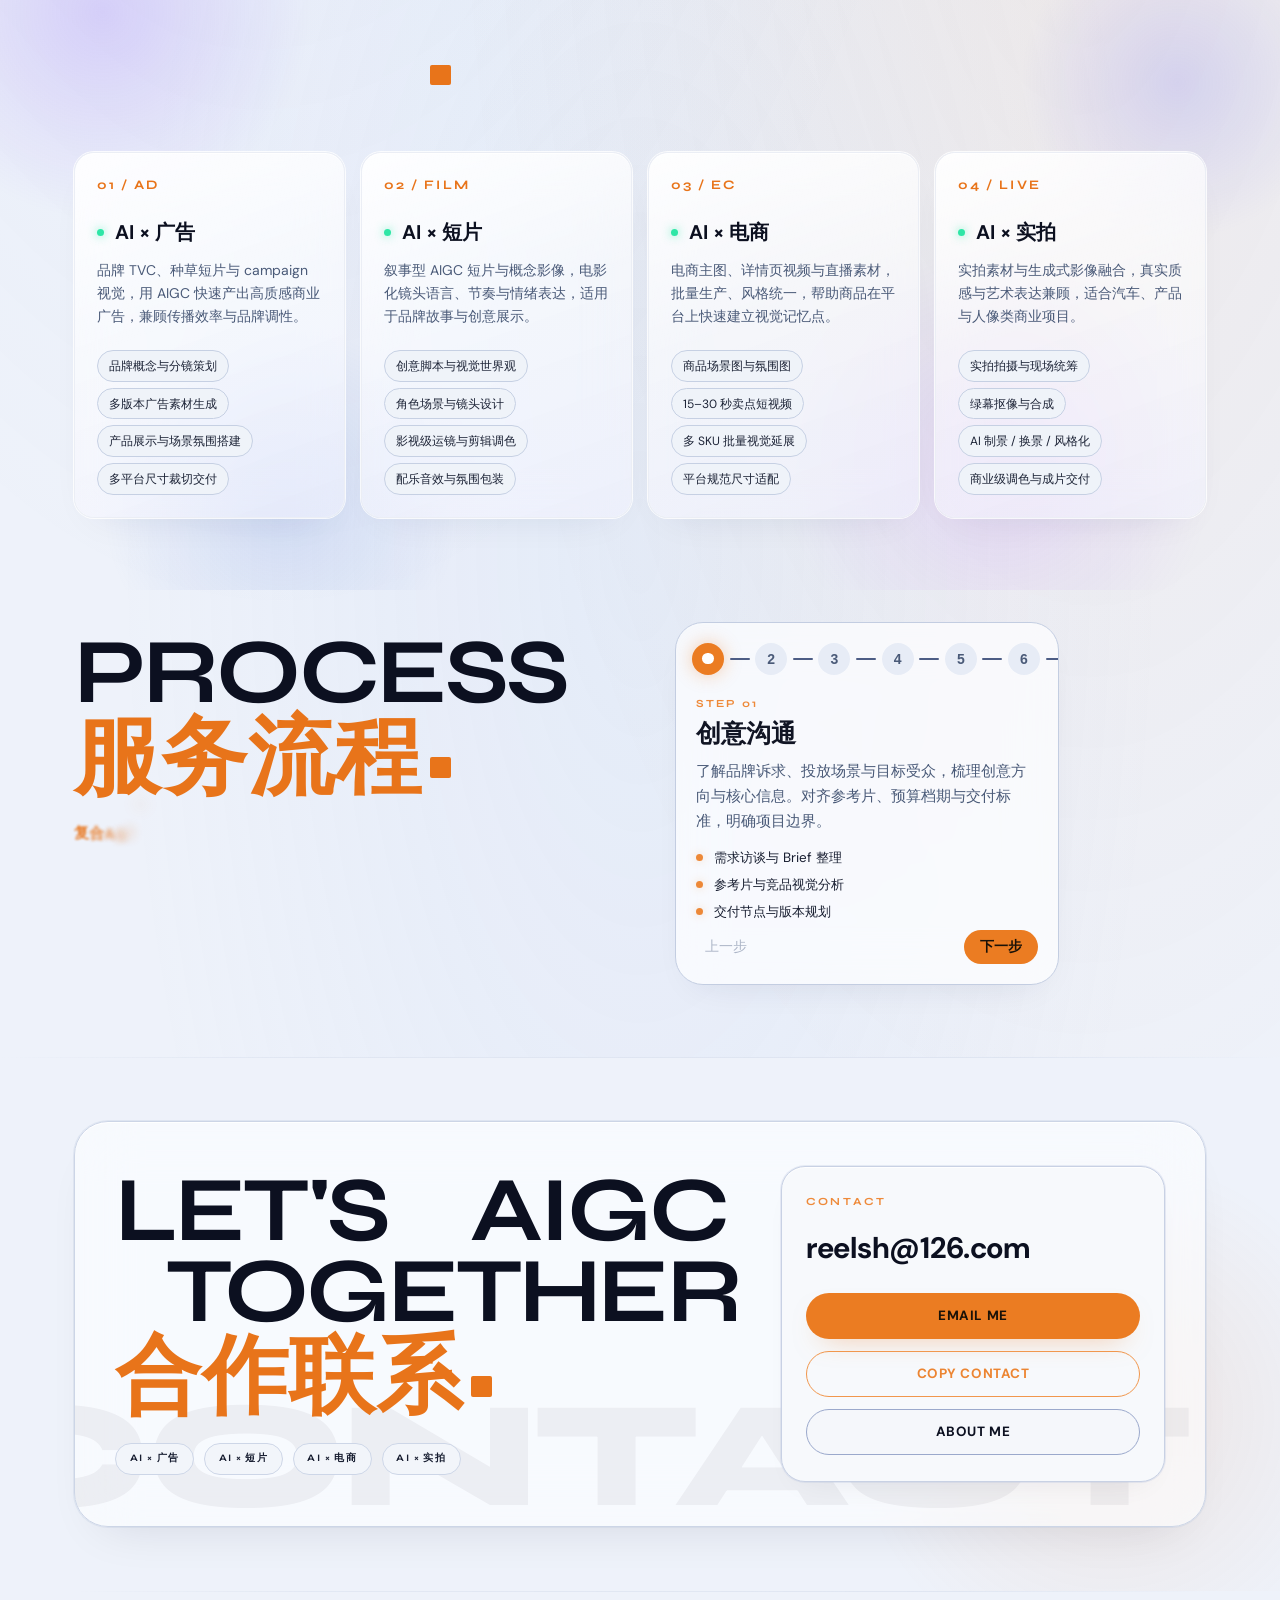
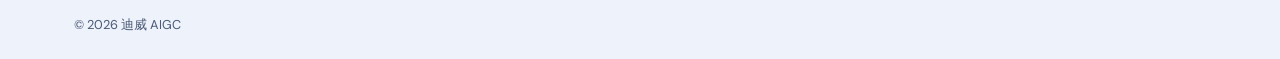
==== commit d85b5f9e: "更新作品集网站：管理后台、动效与样式优化" ====
--- a/index.html
+++ b/index.html
@@ -1,11 +1,24 @@
 <!DOCTYPE html>
-<html lang="zh-CN">
+<html lang="zh-CN" class="hero-fx-ready" data-theme="light">
   <head>
     <meta charset="UTF-8" />
     <meta name="viewport" content="width=device-width, initial-scale=1" />
+    <script>
+      try {
+        if (localStorage.getItem("portfolio-theme") === "dark") {
+          document.documentElement.removeAttribute("data-theme");
+        }
+      } catch (e) {}
+    </script>
     <meta name="description" content="AIGC 视频创作者 — 概念片、商业影像与生成式工作流案例" />
-    <title>AIGC 影像 · 作品集</title>
-    <link rel="stylesheet" href="styles.css" />
+    <title>迪威AIGC · Portfolio · 个人作品集</title>
+    <link rel="preconnect" href="https://fonts.googleapis.com" />
+    <link rel="preconnect" href="https://fonts.gstatic.com" crossorigin />
+    <link
+      href="https://fonts.googleapis.com/css2?family=Archivo+Black&family=DM+Sans:ital,opsz,wght@0,9..40,400;0,9..40,500;0,9..40,600;0,9..40,700;1,9..40,400&family=Orbitron:wght@500;700&family=Syne:wght@500;600;700;800&display=swap"
+      rel="stylesheet"
+    />
+    <link rel="stylesheet" href="styles.css?v=20250622n" />
   </head>
   <body>
     <div class="bg-glow" aria-hidden="true"></div>
@@ -14,11 +27,12 @@
 
     <header class="site-header">
       <div class="header-inner">
-        <a class="logo" href="#">Signal<span>Frame</span></a>
+        <a class="logo" href="#top">迪威AIGC·<span>Portfolio</span></a>
         <nav class="nav-main" aria-label="页面导航">
-          <a href="#showreel">案例视频</a>
-          <a href="#work">项目</a>
           <a href="#about">关于</a>
+          <a href="#work">作品集</a>
+          <a href="#services">服务内容</a>
+          <a href="#process">服务流程</a>
           <a href="#contact">联系</a>
         </nav>
         <div class="header-actions">
@@ -26,7 +40,7 @@
             type="button"
             class="icon-btn"
             id="theme-toggle"
-            aria-label="切换配色主题"
+            aria-label="切换为深色模式"
           >
             <svg class="hidden" data-icon="moon" xmlns="http://www.w3.org/2000/svg" viewBox="0 0 24 24" fill="none" stroke="currentColor" stroke-width="2" stroke-linecap="round" stroke-linejoin="round" aria-hidden="true">
               <path d="M12 3a6 6 0 0 0 9 9 9 9 0 1 1-9-9Z" />
@@ -42,78 +56,212 @@
 
     <main>
       <section id="top" class="section hero" aria-labelledby="hero-title">
+        <div class="hero-bg" aria-hidden="true">
+          <video
+            class="hero-video"
+            autoplay
+            muted
+            loop
+            playsinline
+            preload="auto"
+          >
+            <source src="public/videos/kling_20260617_作品_固定机位_超慢镜头电_4872_0.mp4" type="video/mp4" />
+          </video>
+          <canvas id="hero-fx-canvas" class="hero-fx-canvas"></canvas>
+          <div class="hero-spotlight"></div>
+          <div class="hero-bg-vignette"></div>
+        </div>
         <div class="hero-inner">
-          <div class="hero-copy">
-            <p class="hero-badge reveal-static">AIGC · Generative Video</p>
-            <h1 id="hero-title" class="reveal-static">把想象<br /><span class="accent">推进成片</span></h1>
-            <p class="hero-lead reveal-static">
-              专注 AIGC 影像：从概念、分镜到生成式合成与后期，服务品牌片、MV、预告与实验短片。下面是可播放案例与完整项目说明 — 欢迎点击播放或展开详情。
+          <div class="hero-card">
+            <div class="hero-profile">
+              <div class="hero-avatar">
+                <span class="hero-avatar-ring" aria-hidden="true"></span>
+                <img
+                  class="hero-avatar-img"
+                  src="public/images/avatar.png"
+                  alt="迪威"
+                  width="128"
+                  height="128"
+                  loading="eager"
+                  decoding="async"
+                />
+              </div>
+              <h1 id="hero-title" class="hero-name">迪威</h1>
+              <p class="hero-name-en">FADEAWAY</p>
+              <p class="hero-roles">
+                AIGC 影像导演 / 视觉创作者 / 资深摄影师 / 阿里国际AITIC AIGC认证技能专家
+              </p>
+              <p class="hero-roles-en">
+                AIGC Director / Creator / Sr. Photographer / Alibaba Intl. AITIC AIGC Certified Skills Expert
+              </p>
+              <nav class="hero-social" aria-label="邮件联系">
+                <a href="mailto:reelsh@126.com" aria-label="发送邮件">
+                  <svg xmlns="http://www.w3.org/2000/svg" viewBox="0 0 24 24" fill="none" stroke="currentColor" stroke-width="1.75" stroke-linecap="round" stroke-linejoin="round" aria-hidden="true">
+                    <rect width="20" height="16" x="2" y="4" rx="2" />
+                    <path d="m22 7-8.97 5.7a1.94 1.94 0 0 1-2.06 0L2 7" />
+                  </svg>
+                </a>
+              </nav>
+            </div>
+          </div>
+        </div>
+        <a href="#about" class="hero-scroll-btn" aria-label="向下滚动至关于">
+          <svg xmlns="http://www.w3.org/2000/svg" viewBox="0 0 24 24" fill="none" stroke="currentColor" stroke-width="2" stroke-linecap="round" stroke-linejoin="round" aria-hidden="true">
+            <path d="m6 9 6 6 6-6" />
+          </svg>
+        </a>
+      </section>
+
+      <section id="about" class="section about-section" aria-labelledby="about-title">
+        <header class="about-header reveal-static">
+          <div class="section-heading">
+            <p class="section-heading-en blur-text" data-blur-by="words" data-blur-direction="top" data-blur-delay="320" aria-hidden="true">ABOUT</p>
+            <h2 id="about-title" class="section-heading-zh">
+              <span class="blur-text" data-blur-by="letters" data-blur-direction="top" data-blur-delay="200" data-blur-base-delay="320">关于</span><span class="section-heading-dot" aria-hidden="true"></span>
+            </h2>
+          </div>
+          <div class="about-divider" aria-hidden="true"></div>
+        </header>
+        <div class="about-layout">
+          <div class="about-main reveal-static">
+            <h3 class="about-tagline">
+              AIGC创意实践者 · 资深商业影像摄影师 · 全流程影像专家
+            </h3>
+            <p class="about-tagline-en">
+              AIGC Creative Practitioner · Senior Commercial Photographer · Full-Process Visual Production Specialist
             </p>
-            <div class="hero-cta reveal-static">
-              <a class="btn btn-primary" href="#showreel">观看案例</a>
-              <a class="btn btn-ghost" href="#contact">委托合作</a>
-            </div>
-          </div>
-        </div>
-        <div class="hero-scroll" aria-hidden="true">
-          <span class="hero-scroll-line"></span>
-          Scroll
+            <p class="about-body">
+              专注于品牌叙事、电影化影像与生成式视觉创新。通过融合创意策略、视觉设计与AI技术，致力于打造兼具美学价值与传播力的内容体验。作品横跨商业广告、品牌短片、企业宣传影像及电商视觉项目，统筹并主导参与全流程制作，确保项目高效落地，并在保持商业价值的同时追求艺术突破。
+            </p>
+            <p class="about-body-en">
+              Specializing in brand storytelling, cinematic imagery, and generative visual innovation, I integrate creative strategy, visual design, and AI to create content that balances aesthetic excellence with strong communication impact. My work spans commercial advertising, branded films, corporate promotional content, and e-commerce visual campaigns. I lead end-to-end production from concept to delivery—ensuring efficient execution while maintaining commercial value and pursuing artistic innovation.
+            </p>
+          </div>
+          <aside class="about-sidebar reveal-static" aria-label="联系方式">
+            <div class="about-info-tiles">
+              <article class="about-info-tile">
+                <div class="about-info-tile__head">
+                  <svg class="about-info-tile__icon" xmlns="http://www.w3.org/2000/svg" viewBox="0 0 24 24" fill="none" stroke="currentColor" stroke-width="1.75" stroke-linecap="round" stroke-linejoin="round" aria-hidden="true">
+                    <path d="M20 10c0 4.993-5.539 10.193-7.399 11.799a1 1 0 0 1-1.202 0C9.539 20.193 4 14.993 4 10a8 8 0 0 1 16 0" />
+                    <circle cx="12" cy="10" r="3" />
+                  </svg>
+                  <span class="about-info-tile__label">城市</span>
+                </div>
+                <p class="about-info-tile__value">Base 上海/南京</p>
+              </article>
+              <a class="about-info-tile about-info-tile--link" href="mailto:reelsh@126.com">
+                <div class="about-info-tile__head">
+                  <svg class="about-info-tile__icon" xmlns="http://www.w3.org/2000/svg" viewBox="0 0 24 24" fill="none" stroke="currentColor" stroke-width="1.75" stroke-linecap="round" stroke-linejoin="round" aria-hidden="true">
+                    <rect width="20" height="16" x="2" y="4" rx="2" />
+                    <path d="m22 7-8.97 5.7a1.94 1.94 0 0 1-2.06 0L2 7" />
+                  </svg>
+                  <span class="about-info-tile__label">邮件</span>
+                </div>
+                <p class="about-info-tile__value">reelsh@126.com</p>
+              </a>
+              <article class="about-info-tile about-info-tile--empty" aria-disabled="true">
+                <div class="about-info-tile__head">
+                  <svg class="about-info-tile__icon" xmlns="http://www.w3.org/2000/svg" viewBox="0 0 24 24" fill="none" stroke="currentColor" stroke-width="1.75" stroke-linecap="round" stroke-linejoin="round" aria-hidden="true">
+                    <circle cx="12" cy="12" r="10" />
+                    <path d="M12 2a14.5 14.5 0 0 0 0 20 14.5 14.5 0 0 0 0-20" />
+                    <path d="M2 12h20" />
+                  </svg>
+                  <span class="about-info-tile__label">网站</span>
+                </div>
+                <p class="about-info-tile__value about-info-tile__value--muted">待补充</p>
+              </article>
+            </div>
+            <a class="about-cta-btn" href="#work">作品集 Portfolio →</a>
+          </aside>
         </div>
       </section>
 
-      <section id="showreel" class="section video-section" aria-labelledby="showreel-title">
-        <div class="section-head">
-          <div>
-            <p class="section-label" id="showreel-label">Showreel</p>
-            <h2 id="showreel-title">案例视频</h2>
-          </div>
-          <p>嵌入你常用的平台链接（YouTube / Vimeo / Bilibili 等）。在 <code>main.js</code> 的 <code>videos</code> 里填写 <code>embedUrl</code> 即可替换演示片。</p>
-        </div>
-        <div class="filters" id="video-filters" role="toolbar" aria-label="视频分类筛选"></div>
-        <div class="video-grid" id="video-grid"></div>
+      <section id="work" class="section" aria-labelledby="work-title">
+        <header class="about-header reveal-static">
+          <div class="section-heading">
+            <p class="section-heading-en blur-text" data-blur-by="words" data-blur-direction="top" data-blur-delay="320" aria-hidden="true">PORTFOLIO</p>
+            <h2 id="work-title" class="section-heading-zh">
+              <span class="blur-text" data-blur-by="letters" data-blur-direction="top" data-blur-delay="200" data-blur-base-delay="320">作品集</span><span class="section-heading-dot" aria-hidden="true"></span>
+            </h2>
+          </div>
+          <div class="about-divider" aria-hidden="true"></div>
+        </header>
+        <div class="filters" id="filters" role="toolbar" aria-label="项目分类筛选"></div>
+        <div class="project-rows" id="project-grid"></div>
       </section>
 
-      <section id="work" class="section" aria-labelledby="work-title">
-        <div class="section-head">
-          <div>
-            <p class="section-label" id="work-label">Projects</p>
-            <h2 id="work-title">制作项目</h2>
-          </div>
-          <p>按委托类型浏览：从创意生成到实拍合成与交付规格，点击卡片阅读幕后流程。</p>
-        </div>
-        <div class="filters" id="filters" role="toolbar" aria-label="项目分类筛选"></div>
-        <div class="project-grid" id="project-grid"></div>
+      <section id="services" class="section services-section" aria-labelledby="services-title">
+        <header class="services-header reveal-static">
+          <div class="section-heading">
+            <p class="section-heading-en blur-text" data-blur-by="words" data-blur-direction="top" data-blur-delay="200" aria-hidden="true">SERVICES</p>
+            <h2 id="services-title" class="section-heading-zh">
+              <span class="blur-text" data-blur-by="letters" data-blur-direction="top" data-blur-delay="120" data-blur-base-delay="180">服务内容</span><span class="section-heading-dot" aria-hidden="true"></span>
+            </h2>
+          </div>
+        </header>
+        <div class="services-grid">
+          <article class="service-card reveal-static">
+            <p class="service-card-index">01 / AD</p>
+            <h3 class="service-card-title"><span class="service-card-title-dot" aria-hidden="true"></span>AI × 广告</h3>
+            <p class="service-card-desc">品牌 TVC、种草短片与 campaign 视觉，用 AIGC 快速产出高质感商业广告，兼顾传播效率与品牌调性。</p>
+            <div class="service-card-tags">
+              <span class="service-card-tag">品牌概念与分镜策划</span>
+              <span class="service-card-tag">多版本广告素材生成</span>
+              <span class="service-card-tag">产品展示与场景氛围搭建</span>
+              <span class="service-card-tag">多平台尺寸裁切交付</span>
+            </div>
+          </article>
+          <article class="service-card reveal-static">
+            <p class="service-card-index">02 / FILM</p>
+            <h3 class="service-card-title"><span class="service-card-title-dot" aria-hidden="true"></span>AI × 短片</h3>
+            <p class="service-card-desc">叙事型 AIGC 短片与概念影像，电影化镜头语言、节奏与情绪表达，适用于品牌故事与创意展示。</p>
+            <div class="service-card-tags">
+              <span class="service-card-tag">创意脚本与视觉世界观</span>
+              <span class="service-card-tag">角色场景与镜头设计</span>
+              <span class="service-card-tag">影视级运镜与剪辑调色</span>
+              <span class="service-card-tag">配乐音效与氛围包装</span>
+            </div>
+          </article>
+          <article class="service-card reveal-static">
+            <p class="service-card-index">03 / EC</p>
+            <h3 class="service-card-title"><span class="service-card-title-dot" aria-hidden="true"></span>AI × 电商</h3>
+            <p class="service-card-desc">电商主图、详情页视频与直播素材，批量生产、风格统一，帮助商品在平台上快速建立视觉记忆点。</p>
+            <div class="service-card-tags">
+              <span class="service-card-tag">商品场景图与氛围图</span>
+              <span class="service-card-tag">15–30 秒卖点短视频</span>
+              <span class="service-card-tag">多 SKU 批量视觉延展</span>
+              <span class="service-card-tag">平台规范尺寸适配</span>
+            </div>
+          </article>
+          <article class="service-card reveal-static">
+            <p class="service-card-index">04 / LIVE</p>
+            <h3 class="service-card-title"><span class="service-card-title-dot" aria-hidden="true"></span>AI × 实拍</h3>
+            <p class="service-card-desc">实拍素材与生成式影像融合，真实质感与艺术表达兼顾，适合汽车、产品与人像类商业项目。</p>
+            <div class="service-card-tags">
+              <span class="service-card-tag">实拍拍摄与现场统筹</span>
+              <span class="service-card-tag">绿幕抠像与合成</span>
+              <span class="service-card-tag">AI 制景 / 换景 / 风格化</span>
+              <span class="service-card-tag">商业级调色与成片交付</span>
+            </div>
+          </article>
+        </div>
       </section>
 
-      <section id="about" class="section" aria-labelledby="about-title">
-        <h2 id="about-title" class="section-label">About</h2>
-        <div class="about-grid">
-          <div class="about-prose reveal-static">
-            <h2>生成式工作流，电影级纪律</h2>
-            <p>
-              我相信 AIGC 的价值在于「可控的偶然」：用模型探索画面可能性，用剪辑与调色把它收束成叙事。工作流里会明确参考审美、角色一致性与镜头语法，而不是堆砌特效。
+      <section id="process" class="section process-section" aria-labelledby="process-title">
+        <div class="process-layout">
+          <header class="process-header reveal-static">
+            <div class="section-heading">
+              <p class="section-heading-en blur-text" data-blur-by="words" data-blur-direction="top" data-blur-delay="200" aria-hidden="true">PROCESS</p>
+              <h2 id="process-title" class="section-heading-zh">
+                <span class="blur-text" data-blur-by="letters" data-blur-direction="top" data-blur-delay="120" data-blur-base-delay="180">服务流程</span><span class="section-heading-dot" aria-hidden="true"></span>
+              </h2>
+            </div>
+            <p class="process-subtitle blur-text blur-text--rich" data-blur-by="letters" data-blur-direction="top" data-blur-delay="50" data-blur-base-delay="420">
+              <span class="process-subtitle-em">复合AGENT</span>完成<span class="process-subtitle-em">8个标准环节</span>，覆盖 AIGC <span class="process-subtitle-em">影像全流程</span>，可按项目需求<span class="process-subtitle-em">灵活组合</span>。
             </p>
-            <p>
-              本页为静态展示，视频区使用 iframe 嵌入；若你开启系统的「减少动态效果」，页面会自动减弱动画与扫描线，保证阅读舒适。
-            </p>
-          </div>
-          <div class="stat-board reveal-static" aria-label="创作数据概览">
-            <div class="stat">
-              <div class="stat-value">4K</div>
-              <div class="stat-label">常规交付分辨率</div>
-            </div>
-            <div class="stat">
-              <div class="stat-value">HDR</div>
-              <div class="stat-label">可选调色与母带</div>
-            </div>
-            <div class="stat">
-              <div class="stat-value">∞</div>
-              <div class="stat-label">迭代与版本管理</div>
-            </div>
-            <div class="stat">
-              <div class="stat-value">24h</div>
-              <div class="stat-label">通常首次回复时效</div>
-            </div>
+          </header>
+          <div class="process-stepper-wrap reveal-static">
+            <div id="process-stepper-root" class="process-stepper-root"></div>
           </div>
         </div>
       </section>
@@ -121,73 +269,43 @@
 
     <section id="contact" class="contact-section" aria-labelledby="contact-title">
       <div class="contact-inner">
-        <div class="contact-lead reveal-static">
-          <h2 id="contact-title">聊聊你的下一条片</h2>
-          <p>附上参考链接、档期与预算区间，说明是否需要实拍合成或纯生成。邮件或社媒均可，看到就会回。</p>
-        </div>
-        <div class="social-row reveal-static">
-          <a href="mailto:hello@example.com" aria-label="发送邮件">
-            <svg xmlns="http://www.w3.org/2000/svg" viewBox="0 0 24 24" fill="none" stroke="currentColor" stroke-width="2" stroke-linecap="round" stroke-linejoin="round" aria-hidden="true">
-              <rect width="20" height="16" x="2" y="4" rx="2" />
-              <path d="m22 7-8.97 5.7a1.94 1.94 0 0 1-2.06 0L2 7" />
-            </svg>
-          </a>
-          <a href="https://www.youtube.com" rel="noopener noreferrer" aria-label="YouTube">
-            <svg xmlns="http://www.w3.org/2000/svg" viewBox="0 0 24 24" fill="none" stroke="currentColor" stroke-width="2" stroke-linecap="round" stroke-linejoin="round" aria-hidden="true">
-              <path d="M2.5 17a24.12 24.12 0 0 1 0-10 2 2 0 0 1 1.4-1.4 49.56 49.56 0 0 1 16.2 0A2 2 0 0 1 21.5 7a24.12 24.12 0 0 1 0 10 2 2 0 0 1-1.4 1.4 49.55 49.55 0 0 1-16.2 0A2 2 0 0 1 2.5 17" />
-              <path d="m10 15 5-3-5-3z" />
-            </svg>
-          </a>
-          <a href="https://vimeo.com" rel="noopener noreferrer" aria-label="Vimeo">
-            <svg xmlns="http://www.w3.org/2000/svg" viewBox="0 0 24 24" fill="none" stroke="currentColor" stroke-width="2" stroke-linecap="round" stroke-linejoin="round" aria-hidden="true">
-              <path d="M22 8.35V16a4 4 0 0 1-4 4H6a4 4 0 0 1-4-4V8.35A4 4 0 0 1 6 4h12a4 4 0 0 1 4 4Z" />
-              <path d="m9 10 4 2-4 2v-4Z" />
-            </svg>
-          </a>
-          <a href="https://www.bilibili.com" rel="noopener noreferrer" aria-label="哔哩哔哩">
-            <svg xmlns="http://www.w3.org/2000/svg" viewBox="0 0 24 24" fill="none" stroke="currentColor" stroke-width="2" stroke-linecap="round" stroke-linejoin="round" aria-hidden="true">
-              <rect width="20" height="14" x="2" y="5" rx="2" />
-              <path d="m10 9 4 3-4 3V9Z" />
-            </svg>
-          </a>
+        <div class="contact-panel reveal-static">
+          <div class="contact-layout">
+            <div class="contact-intro">
+              <div class="section-heading">
+                <p class="section-heading-en blur-text" data-blur-by="words" data-blur-direction="top" data-blur-delay="200" aria-hidden="true">LET'S AIGC TOGETHER</p>
+                <h2 id="contact-title" class="section-heading-zh">
+                  <span class="blur-text" data-blur-by="letters" data-blur-direction="top" data-blur-delay="120" data-blur-base-delay="180">合作联系</span><span class="section-heading-dot" aria-hidden="true"></span>
+                </h2>
+              </div>
+              <div class="contact-tags" aria-label="合作方向">
+                <span class="contact-tag">AI × 广告</span>
+                <span class="contact-tag">AI × 短片</span>
+                <span class="contact-tag">AI × 电商</span>
+                <span class="contact-tag">AI × 实拍</span>
+              </div>
+            </div>
+
+            <aside class="contact-card" aria-label="联系方式">
+              <p class="contact-card-label">CONTACT</p>
+              <p class="contact-email">
+                <a href="mailto:reelsh@126.com" id="contact-email">reelsh@126.com</a>
+              </p>
+              <div class="contact-actions">
+                <a class="contact-btn contact-btn--primary" href="mailto:reelsh@126.com">EMAIL ME</a>
+                <button type="button" class="contact-btn contact-btn--outline" id="contact-copy" data-copy="reelsh@126.com">COPY CONTACT</button>
+                <a class="contact-btn contact-btn--ghost" href="#about">ABOUT ME</a>
+              </div>
+            </aside>
+          </div>
+          <p class="contact-watermark" aria-hidden="true">CONTACT</p>
         </div>
       </div>
     </section>
 
     <footer class="site-footer">
-      <span>© <span id="y"></span> SignalFrame · AIGC 视频</span>
-      <span>青绿信号 × 琥珀点缀 · 非蓝紫套系</span>
+      <span>© <span id="y"></span> 迪威 AIGC</span>
     </footer>
-
-    <div
-      id="video-modal"
-      class="modal-backdrop"
-      role="dialog"
-      aria-modal="true"
-      aria-hidden="true"
-      aria-labelledby="video-modal-title"
-    >
-      <div class="modal modal--video">
-        <div class="modal-header">
-          <h3 id="video-modal-title"></h3>
-          <button type="button" class="modal-close" id="video-modal-close" aria-label="关闭视频">
-            <svg xmlns="http://www.w3.org/2000/svg" viewBox="0 0 24 24" fill="none" stroke="currentColor" stroke-width="2" stroke-linecap="round" stroke-linejoin="round" aria-hidden="true">
-              <path d="M18 6 6 18" />
-              <path d="m6 6 12 12" />
-            </svg>
-          </button>
-        </div>
-        <div class="modal-body">
-          <div id="video-frame-wrap"></div>
-          <div class="modal-tags" id="video-modal-tags"></div>
-          <p id="video-modal-desc"></p>
-          <div class="modal-actions">
-            <a class="btn btn-primary" href="#contact">预约合作</a>
-            <button type="button" class="btn btn-ghost" id="video-modal-close-secondary">关闭</button>
-          </div>
-        </div>
-      </div>
-    </div>
 
     <div
       id="project-modal"
@@ -205,18 +323,70 @@
               <path d="M18 6 6 18" />
               <path d="m6 6 12 12" />
             </svg>
+            <span class="modal-close-label" aria-hidden="true">CLOSE</span>
           </button>
         </div>
         <div class="modal-body">
+          <div class="case-layout" id="case-layout" hidden>
+            <div class="case-left">
+              <div class="case-media-main" id="case-media-main"></div>
+              <div class="case-stills-wrap">
+                <div
+                  class="case-stills-grid"
+                  id="case-gallery"
+                  role="list"
+                  aria-label="案例剧照九宫格"
+                ></div>
+              </div>
+            </div>
+            <div class="case-right">
+              <div class="case-panel">
+                <span class="case-decor" id="case-decor" aria-hidden="true"></span>
+                <header class="case-panel-head">
+                  <p class="case-intro-kicker" id="case-intro-kicker"></p>
+                  <h4 class="case-intro-title" id="case-intro-title"></h4>
+                  <p class="case-intro-subtitle" id="case-intro-subtitle"></p>
+                </header>
+                <hr class="case-panel-rule" aria-hidden="true" />
+                <div class="case-panel-synopsis">
+                  <p class="case-intro-body" id="case-intro-body"></p>
+                </div>
+                <div class="case-meta-strip" id="case-meta-strip" hidden></div>
+                <div class="case-brief-grid" id="case-brief-grid"></div>
+              </div>
+            </div>
+          </div>
+          <div class="modal-embed-wrap" id="modal-embed-wrap" hidden></div>
           <div class="modal-preview" id="modal-preview" role="img" aria-hidden="true"></div>
           <div class="modal-tags" id="modal-tags"></div>
           <div id="modal-text"></div>
           <div class="modal-actions">
+            <a class="btn btn-primary" id="modal-watch" href="#" target="_blank" rel="noopener noreferrer" hidden>新片场观看全片 ↗</a>
             <a class="btn btn-primary" href="#contact">预约沟通</a>
             <button type="button" class="btn btn-ghost" id="modal-close-secondary">关闭</button>
           </div>
         </div>
       </div>
+    </div>
+
+    <div
+      id="case-still-lightbox"
+      class="case-still-lightbox"
+      hidden
+      aria-hidden="true"
+      role="dialog"
+      aria-modal="true"
+      aria-label="剧照预览"
+    >
+      <button type="button" class="case-still-lightbox-close" id="case-still-lightbox-close" aria-label="关闭预览">
+        <svg width="22" height="22" viewBox="0 0 24 24" fill="none" stroke="currentColor" stroke-width="2" aria-hidden="true">
+          <path d="M18 6 6 18M6 6l12 12" />
+        </svg>
+      </button>
+      <figure class="case-still-lightbox-figure">
+        <img id="case-still-lightbox-img" alt="" draggable="false" />
+        <figcaption id="case-still-lightbox-caption"></figcaption>
+      </figure>
     </div>
 
     <script>
@@ -224,10 +394,33 @@
       document.getElementById("modal-close-secondary").addEventListener("click", function () {
         document.getElementById("modal-close").click();
       });
-      document.getElementById("video-modal-close-secondary").addEventListener("click", function () {
-        document.getElementById("video-modal-close").click();
-      });
+
+      var copyBtn = document.getElementById("contact-copy");
+      if (copyBtn) {
+        copyBtn.addEventListener("click", function () {
+          var email = copyBtn.getAttribute("data-copy") || "";
+          if (!email) return;
+          var done = function () {
+            var original = copyBtn.textContent;
+            copyBtn.textContent = "COPIED";
+            window.setTimeout(function () {
+              copyBtn.textContent = original;
+            }, 1800);
+          };
+          if (navigator.clipboard && navigator.clipboard.writeText) {
+            navigator.clipboard.writeText(email).then(done).catch(function () {
+              window.location.href = "mailto:" + email;
+            });
+          } else {
+            window.location.href = "mailto:" + email;
+          }
+        });
+      }
     </script>
-    <script src="main.js"></script>
+    <script src="blur-text.js?v=20250625d" defer></script>
+    <script src="main.js?v=20250624p" defer></script>
+    <script src="process-stepper.js?v=20250624v" defer></script>
+    <script type="module" src="about-border-glow.js"></script>
+    <script type="module" src="hero-fx.js"></script>
   </body>
 </html>
--- a/styles.css
+++ b/styles.css
@@ -1,49 +1,115 @@
-/* AIGC 视频创作者 — 未来感 / 科技向，非蓝紫 AI 套系 */
-@import url("https://fonts.googleapis.com/css2?family=DM+Sans:ital,opsz,wght@0,9..40,400;0,9..40,500;0,9..40,600;0,9..40,700;1,9..40,400&family=Syne:wght@500;600;700;800&display=swap");
-
+/* 字体在 index.html 用 <link> 加载，避免此处 @import 阻塞整份 CSS（离线/墙内时易白屏） */
 :root {
-  --color-primary: #e8f0ec;
-  --color-on-primary: #061210;
-  --color-secondary: #7a8f86;
-  --color-accent: #2ee6a6;
-  --color-accent-dim: color-mix(in srgb, var(--color-accent) 22%, transparent);
-  --color-accent-hover: #5fffc4;
-  --color-warm: #f0b429;
-  --color-background: #060807;
-  --color-foreground: #e8f0ec;
-  --color-muted: #141a17;
-  --color-border: #24302a;
-  --color-card-surface: #0e1210;
-  --color-overlay: rgba(2, 8, 6, 0.88);
-  --color-glow: color-mix(in srgb, var(--color-accent) 35%, transparent);
+  --color-primary: #eef2ff;
+  --color-on-primary: #0c1020;
+  --color-secondary: #8ba4c8;
+  --color-accent: #ff9a3c;
+  --color-accent-dim: color-mix(in srgb, var(--color-accent) 24%, transparent);
+  --color-accent-hover: #ffb85e;
+  --color-warm: #ff7a2f;
+  --color-background: #0a0c1b;
+  --color-foreground: #eef3ff;
+  --color-muted: #141a2e;
+  --color-border: #2a3355;
+  --color-card-surface: #101528;
+  --color-overlay: rgba(6, 8, 18, 0.86);
+  --color-glow: color-mix(in srgb, #ff9a3c 28%, transparent);
+  --color-blue-night: #121a32;
+  --color-border-blue: #3d4f7a;
+  --color-surface-veil: color-mix(in srgb, #1a2548 58%, var(--color-card-surface));
+  --color-surface-thumb: color-mix(in srgb, #162040 65%, #0c1020);
+  --color-hero-blue: #5b8def;
+  --color-hero-blue-hover: #7aa3f5;
+  --color-card-lead: var(--color-accent);
+  --color-card-lead-border: color-mix(in srgb, var(--color-accent) 72%, #ffd0a0);
+  --color-card-lead-glow: color-mix(in srgb, var(--color-accent) 26%, transparent);
+  --atmo-deep: #0a0c1b;
+  --atmo-blue: #1a2548;
+  --atmo-blue-mid: #121a32;
+  --atmo-cyan: #a0c4ff;
+  --atmo-amber: #ff9a3c;
+  --atmo-wash-blue: color-mix(in srgb, var(--atmo-cyan) 14%, transparent);
+  --atmo-wash-amber: color-mix(in srgb, var(--atmo-amber) 12%, transparent);
+  --fade-edge: linear-gradient(
+    90deg,
+    transparent 0%,
+    color-mix(in srgb, var(--atmo-cyan) 18%, transparent) 22%,
+    color-mix(in srgb, var(--atmo-cyan) 22%, transparent) 78%,
+    transparent 100%
+  );
   --font-heading: "Syne", system-ui, sans-serif;
   --font-body: "DM Sans", system-ui, sans-serif;
+  /* 中英文混排：统一常规无衬线，避免 Syne 等展示字体拉宽数字/英文 */
+  --font-ui: "PingFang SC", "Hiragino Sans GB", "Microsoft YaHei", var(--font-body), system-ui, sans-serif;
   --ease-out: cubic-bezier(0.22, 1, 0.36, 1);
   --ease-in: cubic-bezier(0.4, 0, 1, 1);
   --duration: 220ms;
   --duration-slow: 340ms;
   --space-unit: 8px;
   --header-h: 64px;
-  --max-w: 1180px;
+  /*
+    版心 + 水平留白（移动优先）：
+    - 宽 < 900px：版心 ≤ 42rem + clamp 左右留白
+    - 900px～1799px：含多数 14 寸笔记本逻辑宽度，版心封顶 1180px，两侧留空
+    - ≥1800px：超宽窗口 / 外接大屏再放宽到 1680px
+  */
+  --max-w: min(100%, 42rem);
+  --layout-pad-x: clamp(1.25rem, 5.5vw, 2rem);
   --radius: 12px;
   --radius-lg: 18px;
 }
 
 [data-theme="light"] {
-  --color-primary: #0a1612;
-  --color-on-primary: #f4faf7;
-  --color-secondary: #4a5c54;
-  --color-accent: #059669;
-  --color-accent-dim: color-mix(in srgb, var(--color-accent) 18%, transparent);
-  --color-accent-hover: #047857;
-  --color-warm: #d97706;
-  --color-background: #f2f6f4;
-  --color-foreground: #0a1612;
-  --color-muted: #dfe8e3;
-  --color-border: #c5d4cc;
+  --color-primary: #0c1020;
+  --color-on-primary: #fff8f2;
+  --color-secondary: #4a5a78;
+  --color-accent: #e8741a;
+  --color-accent-dim: color-mix(in srgb, var(--color-accent) 22%, transparent);
+  --color-accent-hover: #c45f10;
+  --color-warm: #d46212;
+  --color-background: #eef2fa;
+  --color-foreground: #0c1020;
+  --color-muted: #dce4f2;
+  --color-border: #b8c4dc;
   --color-card-surface: #ffffff;
-  --color-overlay: rgba(10, 22, 18, 0.82);
-  --color-glow: color-mix(in srgb, var(--color-accent) 25%, transparent);
+  --color-overlay: rgba(12, 16, 32, 0.72);
+  --color-glow: color-mix(in srgb, var(--color-accent) 16%, transparent);
+  --color-blue-night: #d8e4f8;
+  --color-border-blue: #b0bdd8;
+  --color-surface-veil: #ffffff;
+  --color-surface-thumb: #e8eef8;
+  --color-hero-blue: #4a72d8;
+  --color-hero-blue-hover: #3a62c4;
+  --color-card-lead: var(--color-accent);
+  --color-card-lead-border: color-mix(in srgb, var(--color-accent) 65%, #ffd0a0);
+  --color-card-lead-glow: transparent;
+  --atmo-deep: #eef2fa;
+  --atmo-blue: #d8e4f8;
+  --atmo-blue-mid: #dce8f8;
+  --atmo-cyan: #8aaee8;
+  --atmo-amber: #e8741a;
+  --atmo-wash-blue: color-mix(in srgb, var(--atmo-cyan) 10%, transparent);
+  --atmo-wash-amber: color-mix(in srgb, var(--atmo-amber) 8%, transparent);
+  --fade-edge: linear-gradient(
+    90deg,
+    transparent 0%,
+    color-mix(in srgb, var(--color-border) 55%, transparent) 22%,
+    color-mix(in srgb, var(--color-border) 65%, transparent) 78%,
+    transparent 100%
+  );
+}
+
+@media (min-width: 900px) {
+  :root {
+    --max-w: min(100%, 1180px);
+    --layout-pad-x: calc(var(--space-unit) * 3);
+  }
+}
+
+@media (min-width: 1800px) {
+  :root {
+    --max-w: min(100%, 1680px);
+  }
 }
 
 *,
@@ -54,6 +120,23 @@
 
 html {
   scroll-behavior: smooth;
+  min-height: 100%;
+  background-color: var(--atmo-deep);
+  background-image:
+    radial-gradient(ellipse 70% 55% at 82% 68%, color-mix(in srgb, var(--atmo-amber) 14%, transparent) 0%, transparent 58%),
+    radial-gradient(ellipse 75% 60% at 18% 52%, color-mix(in srgb, var(--atmo-cyan) 12%, transparent) 0%, transparent 62%),
+    radial-gradient(ellipse 90% 70% at 78% 18%, color-mix(in srgb, var(--atmo-amber) 18%, transparent) 0%, transparent 58%),
+    radial-gradient(ellipse 120% 100% at 50% -8%, var(--atmo-blue) 0%, var(--atmo-blue-mid) 42%, var(--atmo-deep) 100%);
+  background-attachment: fixed;
+}
+
+html[data-theme="light"] {
+  background-color: var(--color-background);
+  background-image:
+    radial-gradient(ellipse 70% 55% at 82% 68%, var(--atmo-wash-amber) 0%, transparent 58%),
+    radial-gradient(ellipse 75% 60% at 18% 52%, var(--atmo-wash-blue) 0%, transparent 62%),
+    radial-gradient(ellipse 120% 85% at 50% -8%, color-mix(in srgb, var(--atmo-amber) 10%, var(--color-background)) 0%, var(--color-background) 58%);
+  background-attachment: fixed;
 }
 
 @media (prefers-reduced-motion: reduce) {
@@ -76,8 +159,13 @@
   font-size: 1rem;
   line-height: 1.6;
   color: var(--color-foreground);
-  background-color: var(--color-background);
+  background-color: transparent;
   -webkit-font-smoothing: antialiased;
+}
+
+/* 首屏隐藏扫描线，避免与 Hero 视频叠层 */
+body:has(.hero) .scanlines {
+  opacity: 0;
 }
 
 /* 背景：细网格 + 环境光晕 */
@@ -89,19 +177,37 @@
     linear-gradient(color-mix(in srgb, var(--color-border) 55%, transparent) 1px, transparent 1px),
     linear-gradient(90deg, color-mix(in srgb, var(--color-border) 55%, transparent) 1px, transparent 1px);
   background-size: calc(var(--space-unit) * 6) calc(var(--space-unit) * 6);
-  opacity: 0.55;
+  opacity: 0.18;
   pointer-events: none;
+  -webkit-mask-image: linear-gradient(180deg, transparent 0%, transparent 80vh, #000 95vh);
+  mask-image: linear-gradient(180deg, transparent 0%, transparent 80vh, #000 95vh);
 }
 
 .bg-glow {
   position: fixed;
-  inset: -20% -10% auto -10%;
-  height: 70vh;
+  inset: 0;
   z-index: -3;
   background:
-    radial-gradient(ellipse 80% 60% at 50% -10%, var(--color-glow), transparent 55%),
-    radial-gradient(ellipse 50% 40% at 90% 20%, color-mix(in srgb, var(--color-warm) 12%, transparent), transparent 50%);
+    radial-gradient(ellipse 75% 55% at 72% 10%, var(--color-glow), transparent 62%),
+    radial-gradient(ellipse 60% 45% at 18% 14%, color-mix(in srgb, var(--atmo-cyan) 16%, transparent), transparent 72%),
+    radial-gradient(ellipse 65% 50% at 24% 58%, var(--atmo-wash-blue), transparent 70%),
+    radial-gradient(ellipse 55% 45% at 80% 76%, var(--atmo-wash-amber), transparent 68%);
+  opacity: 0.5;
   pointer-events: none;
+  -webkit-mask-image: linear-gradient(180deg, transparent 0%, transparent 72vh, #000 92vh);
+  mask-image: linear-gradient(180deg, transparent 0%, transparent 72vh, #000 92vh);
+}
+
+[data-theme="light"] .bg-glow {
+  opacity: 0.28;
+}
+
+[data-theme="light"] .bg-grid {
+  opacity: 0.22;
+}
+
+[data-theme="light"] .scanlines {
+  opacity: 0.02;
 }
 
 .scanlines {
@@ -109,7 +215,7 @@
   inset: 0;
   z-index: -1;
   pointer-events: none;
-  opacity: 0.04;
+  opacity: 0.02;
   background: repeating-linear-gradient(
     0deg,
     transparent,
@@ -156,7 +262,7 @@
   border: 0;
 }
 
-/* Header */
+/* Header — glass nav over hero */
 .site-header {
   position: sticky;
   top: 0;
@@ -164,28 +270,37 @@
   height: var(--header-h);
   display: flex;
   align-items: center;
-  border-bottom: 1px solid var(--color-border);
-  background: color-mix(in srgb, var(--color-background) 82%, transparent);
-  backdrop-filter: blur(14px);
+  border-bottom: none;
+  background: color-mix(in srgb, #141a2e 34%, transparent);
+  backdrop-filter: blur(26px) saturate(1.32);
+  -webkit-backdrop-filter: blur(26px) saturate(1.32);
+  box-shadow:
+    0 12px 36px -24px color-mix(in srgb, #000 72%, transparent),
+    inset 0 1px 0 color-mix(in srgb, #fff 11%, transparent);
 }
 
 .header-inner {
   width: 100%;
   max-width: var(--max-w);
   margin: 0 auto;
-  padding: 0 calc(var(--space-unit) * 3);
+  padding-top: 0;
+  padding-bottom: 0;
+  padding-left: max(var(--layout-pad-x), env(safe-area-inset-left, 0px));
+  padding-right: max(var(--layout-pad-x), env(safe-area-inset-right, 0px));
   display: flex;
   align-items: center;
-  justify-content: space-between;
-  gap: calc(var(--space-unit) * 2);
+  justify-content: flex-start;
+  gap: calc(var(--space-unit) * 1.5);
+  min-width: 0;
 }
 
 .logo {
+  flex: 0 0 auto;
   font-family: var(--font-heading);
   font-weight: 800;
-  font-size: 1rem;
-  letter-spacing: 0.04em;
-  text-transform: uppercase;
+  font-size: clamp(0.72rem, 2vw, 0.96rem);
+  letter-spacing: 0.03em;
+  text-transform: none;
   color: var(--color-foreground);
   text-decoration: none;
 }
@@ -201,48 +316,92 @@
 .nav-main {
   display: flex;
   align-items: center;
-  gap: calc(var(--space-unit) * 0.5);
+  justify-content: flex-end;
+  flex: 1 1 auto;
+  min-width: 0;
+  gap: calc(var(--space-unit) * 0.35);
 }
 
 .nav-main a {
-  min-height: 44px;
-  min-width: 44px;
-  padding: 0 calc(var(--space-unit) * 1.75);
+  flex: 0 0 auto;
+  min-height: 36px;
+  min-width: 0;
+  padding: 0 calc(var(--space-unit) * 1.15);
   display: inline-flex;
   align-items: center;
   justify-content: center;
-  font-size: 0.88rem;
+  font-size: clamp(0.72rem, 1.1vw, 0.84rem);
   font-weight: 600;
-  color: var(--color-secondary);
+  white-space: nowrap;
+  color: color-mix(in srgb, var(--color-secondary) 92%, #c8d8f8);
   text-decoration: none;
-  border-radius: 8px;
-  transition: color var(--duration) var(--ease-out), background var(--duration) var(--ease-out);
+  border-radius: 999px;
+  border: 1px solid transparent;
+  background: transparent;
+  transition:
+    color var(--duration) var(--ease-out),
+    background var(--duration) var(--ease-out),
+    border-color var(--duration) var(--ease-out),
+    box-shadow var(--duration) var(--ease-out);
 }
 
 .nav-main a:hover {
   color: var(--color-foreground);
-  background: var(--color-muted);
+  background: color-mix(in srgb, #141a2e 40%, transparent);
+  border-color: color-mix(in srgb, #fff 9%, #3d4f7a);
+  box-shadow: inset 0 1px 0 color-mix(in srgb, #fff 8%, transparent);
 }
 
 .nav-main a[aria-current="page"] {
-  color: var(--color-accent);
+  color: color-mix(in srgb, var(--color-accent) 86%, #ffd0a0);
+  background: color-mix(in srgb, var(--color-accent) 12%, transparent);
+  border-color: color-mix(in srgb, var(--color-accent) 34%, transparent);
+  box-shadow:
+    inset 0 1px 0 color-mix(in srgb, #fff 10%, transparent),
+    0 0 18px -8px color-mix(in srgb, var(--color-accent) 38%, transparent);
+}
+
+@media (max-width: 899.98px) {
+  .header-inner {
+    gap: calc(var(--space-unit) * 1);
+  }
+
+  .nav-main {
+    justify-content: flex-start;
+    overflow-x: auto;
+    -webkit-overflow-scrolling: touch;
+    scrollbar-width: none;
+    mask-image: linear-gradient(90deg, transparent, #000 6%, #000 94%, transparent);
+  }
+
+  .nav-main::-webkit-scrollbar {
+    display: none;
+  }
+
+  .nav-main a {
+    min-height: 34px;
+    padding: 0 calc(var(--space-unit) * 0.95);
+  }
 }
 
 .header-actions {
+  flex: 0 0 auto;
   display: flex;
   align-items: center;
   gap: calc(var(--space-unit) * 1);
 }
 
 .icon-btn {
-  min-width: 44px;
-  min-height: 44px;
+  min-width: 40px;
+  min-height: 40px;
   display: inline-flex;
   align-items: center;
   justify-content: center;
-  border: 1px solid var(--color-border);
-  border-radius: 10px;
-  background: var(--color-card-surface);
+  border: 1px solid color-mix(in srgb, #fff 10%, #3d4f7a);
+  border-radius: 999px;
+  background: color-mix(in srgb, #141a2e 38%, transparent);
+  backdrop-filter: blur(14px) saturate(1.2);
+  -webkit-backdrop-filter: blur(14px) saturate(1.2);
   color: var(--color-foreground);
   cursor: pointer;
   transition:
@@ -267,12 +426,28 @@
 
 main {
   overflow-x: clip;
+  position: relative;
+}
+
+main::before {
+  content: "";
+  position: absolute;
+  inset: 0;
+  z-index: -1;
+  pointer-events: none;
+  background:
+    radial-gradient(ellipse 80% 50% at 22% 54%, var(--atmo-wash-blue), transparent 72%),
+    radial-gradient(ellipse 70% 48% at 84% 70%, var(--atmo-wash-amber), transparent 70%),
+    radial-gradient(ellipse 60% 42% at 50% 88%, var(--atmo-wash-blue), transparent 68%);
 }
 
 .section {
   max-width: var(--max-w);
   margin: 0 auto;
-  padding: calc(var(--space-unit) * 9) calc(var(--space-unit) * 3);
+  padding-top: calc(var(--space-unit) * 9);
+  padding-bottom: calc(var(--space-unit) * 9);
+  padding-left: max(var(--layout-pad-x), env(safe-area-inset-left, 0px));
+  padding-right: max(var(--layout-pad-x), env(safe-area-inset-right, 0px));
 }
 
 .section-label {
@@ -310,110 +485,706 @@
   color: var(--color-secondary);
 }
 
-/* Hero — 单列文案水平居中 */
+/* Hero — 科技名片 + 鼠标互动层 */
 .hero {
-  min-height: min(90vh, 860px);
+  --hero-text: #ffffff;
+  --hero-text-soft: color-mix(in srgb, #ffffff 82%, transparent);
+  --hero-text-muted: color-mix(in srgb, #ffffff 68%, transparent);
+  --glare-x: 50%;
+  --glare-y: 35%;
+  position: relative;
+  isolation: isolate;
   display: flex;
   flex-direction: column;
   justify-content: center;
-  align-items: center;
-  padding-top: calc(var(--space-unit) * 3);
-  padding-bottom: calc(var(--space-unit) * 6);
+  align-items: stretch;
+  min-height: 100dvh;
+  max-width: none;
+  width: 100%;
+  margin-top: calc(-1 * var(--header-h));
+  padding-top: calc(var(--header-h) + var(--space-unit) * 3);
+  padding-bottom: calc(var(--space-unit) * 11);
+  padding-left: 0;
+  padding-right: 0;
+  overflow: hidden;
+  color: var(--hero-text);
+}
+
+.hero-bg {
+  position: absolute;
+  inset: 0;
+  z-index: 0;
+  pointer-events: none;
+  background: var(--color-background);
+}
+
+.hero-video {
+  position: absolute;
+  inset: 0;
+  z-index: 0;
+  width: 100%;
+  height: 100%;
+  object-fit: cover;
+  object-position: 62% center;
+  filter: saturate(1.05) contrast(0.98) brightness(0.78);
+}
+
+.hero-fx-canvas {
+  display: none;
+}
+
+.hero-spotlight {
+  --spot-x: 50%;
+  --spot-y: 42%;
+  position: absolute;
+  inset: 0;
+  z-index: 2;
+  opacity: 0.55;
+  background: radial-gradient(
+    circle min(42vw, 22rem) at var(--spot-x) var(--spot-y),
+    color-mix(in srgb, var(--color-accent) 22%, transparent) 0%,
+    color-mix(in srgb, var(--color-accent) 6%, transparent) 42%,
+    transparent 72%
+  );
+  transition: opacity 0.45s var(--ease-out);
+  pointer-events: none;
+}
+
+.hero-bg-vignette {
+  position: absolute;
+  inset: 0;
+  z-index: 1;
+  background:
+    linear-gradient(
+      90deg,
+      color-mix(in srgb, var(--color-background) 82%, transparent) 0%,
+      color-mix(in srgb, var(--color-background) 48%, transparent) 34%,
+      transparent 58%
+    ),
+    radial-gradient(
+      ellipse 72% 58% at 50% 44%,
+      transparent 0%,
+      color-mix(in srgb, var(--color-background) 42%, transparent) 100%
+    ),
+    linear-gradient(
+      180deg,
+      transparent 0%,
+      transparent 18%,
+      color-mix(in srgb, var(--color-background) 52%, transparent) 100%
+    );
+}
+
+.hero-inner {
   position: relative;
-}
-
-.hero-inner {
+  z-index: 3;
   width: 100%;
   max-width: var(--max-w);
   margin: 0 auto;
   display: flex;
-  justify-content: center;
-}
-
-.hero-copy {
+  justify-content: flex-start;
+  padding-left: max(var(--layout-pad-x), env(safe-area-inset-left, 0px));
+  padding-right: max(var(--layout-pad-x), env(safe-area-inset-right, 0px));
+  perspective: 1200px;
+}
+
+.hero-card {
+  position: relative;
+  width: 100%;
+  max-width: min(100%, 24rem);
+  padding: 1.4rem 1.25rem 1.5rem;
+  border-radius: calc(var(--radius-lg) + 4px);
+  background: color-mix(in srgb, var(--color-background) 62%, transparent);
+  border: 1px solid color-mix(in srgb, var(--color-accent) 28%, var(--color-border));
+  backdrop-filter: blur(22px) saturate(1.12);
+  -webkit-backdrop-filter: blur(22px) saturate(1.12);
+  box-shadow:
+    0 0 0 1px color-mix(in srgb, #a0c4ff 10%, transparent),
+    0 0 40px -12px var(--color-accent-dim),
+    0 28px 72px -36px color-mix(in srgb, #000000 68%, transparent),
+    inset 0 1px 0 color-mix(in srgb, #ffffff 8%, transparent);
+  transition:
+    box-shadow var(--duration-slow) var(--ease-out),
+    border-color var(--duration) var(--ease-out);
+}
+
+.hero-card::before {
+  content: "";
+  position: absolute;
+  inset: 0;
+  border-radius: inherit;
+  background: radial-gradient(
+    circle at var(--glare-x) var(--glare-y),
+    color-mix(in srgb, var(--color-accent) 14%, transparent) 0%,
+    transparent 55%
+  );
+  opacity: 0;
+  transition: opacity var(--duration) var(--ease-out);
+  pointer-events: none;
+}
+
+.hero-card:hover::before,
+.hero--pointer .hero-card::before {
+  opacity: 1;
+}
+
+.hero-card:hover,
+.hero--pointer .hero-card {
+  border-color: color-mix(in srgb, var(--color-accent) 42%, var(--color-border));
+  box-shadow:
+    0 0 0 1px color-mix(in srgb, var(--color-accent) 22%, transparent),
+    0 0 48px -12px var(--color-accent-dim),
+    0 32px 80px -36px color-mix(in srgb, #000000 65%, transparent),
+    inset 0 1px 0 color-mix(in srgb, #ffffff 12%, transparent);
+}
+
+.hero-profile {
   display: flex;
   flex-direction: column;
   align-items: center;
   text-align: center;
-  max-width: 42rem;
   width: 100%;
-}
-
-.hero-badge {
+  gap: calc(var(--space-unit) * 2);
+}
+
+.hero-avatar {
+  position: relative;
+  width: 96px;
+  height: 96px;
+  margin-bottom: calc(var(--space-unit) * 0.5);
+  padding: 4px;
+  border-radius: 50%;
+  background: linear-gradient(
+    145deg,
+    color-mix(in srgb, var(--color-accent) 80%, #ffffff) 0%,
+    color-mix(in srgb, var(--color-accent) 35%, #0a0c1b) 55%,
+    color-mix(in srgb, #a0c4ff 45%, var(--color-accent)) 100%
+  );
+  box-shadow:
+    0 0 32px -8px var(--color-accent-dim),
+    0 16px 40px -20px color-mix(in srgb, #000000 50%, transparent);
+}
+
+.hero-avatar-ring {
+  position: absolute;
+  inset: -6px;
+  border-radius: 50%;
+  border: 1px solid color-mix(in srgb, var(--color-accent) 55%, transparent);
+  box-shadow: 0 0 24px var(--color-accent-dim);
+  pointer-events: none;
+}
+
+@media (prefers-reduced-motion: no-preference) {
+  .hero-avatar-ring {
+    animation: hero-ring-pulse 3.2s ease-in-out infinite;
+  }
+
+  html.hero-fx-ready .hero-avatar-ring {
+    animation: hero-ring-pulse 3.2s ease-in-out infinite;
+  }
+}
+
+@keyframes hero-ring-pulse {
+  0%,
+  100% {
+    transform: scale(1);
+    opacity: 0.85;
+  }
+  50% {
+    transform: scale(1.04);
+    opacity: 1;
+  }
+}
+
+.hero-avatar-img {
+  display: block;
+  width: 100%;
+  height: 100%;
+  border-radius: 50%;
+  object-fit: cover;
+  object-position: center center;
+  filter: contrast(1.04) saturate(1.1);
+  transition: filter var(--duration-slow) var(--ease-out);
+}
+
+.hero-card:hover .hero-avatar-img {
+  filter: contrast(1.1) saturate(1.15);
+}
+
+.hero-name {
+  position: relative;
+  margin: 0;
+  font-family: var(--font-heading);
+  font-size: clamp(1.85rem, 3.2vw, 2.35rem);
+  font-weight: 800;
+  letter-spacing: 0.06em;
+  line-height: 1.1;
+  background: linear-gradient(
+    165deg,
+    #ffffff 0%,
+    color-mix(in srgb, #a0c4ff 35%, #ffffff) 45%,
+    color-mix(in srgb, var(--color-accent) 65%, #ffe8cc) 100%
+  );
+  -webkit-background-clip: text;
+  background-clip: text;
+  color: transparent;
+}
+
+.hero-name-en {
+  margin: 0;
+  font-family: var(--font-body);
+  font-size: clamp(0.64rem, 1.15vw, 0.72rem);
+  font-weight: 600;
+  letter-spacing: 0.1em;
+  text-transform: uppercase;
+  color: var(--hero-text-soft);
+}
+
+.hero-roles {
+  margin: calc(var(--space-unit) * 0.5) auto 0;
+  width: fit-content;
+  max-width: 100%;
+  font-size: clamp(0.62rem, 0.98vw, 0.72rem);
+  font-weight: 500;
+  line-height: 1.45;
+  letter-spacing: 0.02em;
+  color: var(--hero-text-soft);
+  white-space: nowrap;
+}
+
+.hero-roles-en {
+  margin: 0 auto;
+  width: fit-content;
+  max-width: 100%;
+  font-size: clamp(0.56rem, 0.86vw, 0.64rem);
+  font-weight: 500;
+  line-height: 1.45;
+  letter-spacing: 0.018em;
+  color: var(--hero-text-muted);
+  white-space: nowrap;
+}
+
+.hero-social {
+  display: flex;
+  flex-wrap: wrap;
+  justify-content: center;
+  gap: calc(var(--space-unit) * 1.5);
+  margin-top: calc(var(--space-unit) * 1.5);
+}
+
+.hero-social a {
+  width: 36px;
+  height: 36px;
   display: inline-flex;
   align-items: center;
   justify-content: center;
-  gap: calc(var(--space-unit) * 1);
-  padding: 6px 14px;
-  border-radius: 999px;
-  border: 1px solid var(--color-border);
-  background: color-mix(in srgb, var(--color-card-surface) 70%, transparent);
-  font-family: var(--font-body);
-  font-size: 0.72rem;
-  font-weight: 600;
-  letter-spacing: 0.12em;
-  text-transform: uppercase;
-  color: var(--color-secondary);
-  margin-bottom: calc(var(--space-unit) * 3);
-}
-
-.hero-badge::before {
-  content: "";
-  width: 6px;
-  height: 6px;
-  border-radius: 50%;
-  background: var(--color-accent);
-  box-shadow: 0 0 12px var(--color-accent);
-  animation: pulse-dot 2.5s var(--ease-out) infinite;
-}
-
-@media (prefers-reduced-motion: reduce) {
-  .hero-badge::before {
-    animation: none;
-  }
-}
-
-@keyframes pulse-dot {
-  0%,
-  100% {
-    opacity: 1;
-  }
-  50% {
-    opacity: 0.45;
-  }
-}
-
-.hero h1 {
-  font-family: var(--font-heading);
-  font-weight: 800;
-  font-size: clamp(2.4rem, 7vw, 4.25rem);
-  line-height: 1.02;
-  letter-spacing: -0.03em;
-  margin: 0 0 calc(var(--space-unit) * 2);
-  max-width: 18ch;
-  text-wrap: balance;
-}
-
-.hero h1 .accent {
+  border-radius: 12px;
+  color: var(--hero-text);
+  border: 1px solid color-mix(in srgb, var(--color-accent) 22%, color-mix(in srgb, #ffffff 25%, transparent));
+  background: color-mix(in srgb, var(--color-card-surface) 35%, transparent);
+  text-decoration: none;
+  transition:
+    color var(--duration) var(--ease-out),
+    border-color var(--duration) var(--ease-out),
+    background var(--duration) var(--ease-out),
+    transform 180ms var(--ease-out),
+    box-shadow var(--duration) var(--ease-out);
+}
+
+.hero-social a:hover {
   color: var(--color-accent);
-  text-shadow: 0 0 40px var(--color-accent-dim);
-}
-
-.hero-lead {
-  font-size: clamp(1rem, 2vw, 1.2rem);
-  color: var(--color-secondary);
-  max-width: 42ch;
-  margin: 0 0 calc(var(--space-unit) * 4);
-  margin-left: auto;
-  margin-right: auto;
-}
-
-.hero-cta {
-  display: flex;
-  flex-wrap: wrap;
-  gap: calc(var(--space-unit) * 2);
+  border-color: color-mix(in srgb, var(--color-accent) 55%, transparent);
+  background: color-mix(in srgb, var(--color-accent) 12%, transparent);
+  transform: translateY(-3px);
+  box-shadow: 0 8px 24px -10px var(--color-accent-dim);
+}
+
+.hero-social svg {
+  width: 18px;
+  height: 18px;
+}
+
+.hero-scroll-btn {
+  position: absolute;
+  z-index: 4;
+  bottom: calc(var(--space-unit) * 4);
+  left: 50%;
+  transform: translateX(-50%);
+  width: 46px;
+  height: 46px;
+  display: inline-flex;
   align-items: center;
   justify-content: center;
+  border-radius: 50%;
+  border: 1px solid color-mix(in srgb, var(--color-accent) 35%, color-mix(in srgb, #ffffff 30%, transparent));
+  background: color-mix(in srgb, var(--color-card-surface) 40%, transparent);
+  backdrop-filter: blur(12px);
+  color: var(--hero-text);
+  text-decoration: none;
+  box-shadow: 0 0 24px -8px var(--color-accent-dim);
+  transition:
+    border-color var(--duration) var(--ease-out),
+    background var(--duration) var(--ease-out),
+    color var(--duration) var(--ease-out),
+    box-shadow var(--duration) var(--ease-out);
+}
+
+.hero-scroll-btn:hover {
+  border-color: var(--color-accent);
+  background: color-mix(in srgb, var(--color-accent) 14%, transparent);
+  color: var(--color-accent-hover);
+  box-shadow: 0 0 32px -6px var(--color-accent-dim);
+}
+
+.hero-scroll-btn svg {
+  width: 20px;
+  height: 20px;
+}
+
+@media (max-width: 899.98px) {
+  .hero {
+    min-height: min(88dvh, 780px);
+    padding-top: calc(var(--header-h) + var(--space-unit) * 1.5);
+    padding-bottom: calc(var(--space-unit) * 7);
+    align-items: flex-start;
+  }
+
+  .hero-inner {
+    justify-content: flex-start;
+  }
+
+  .hero-card {
+    max-width: min(17.5rem, 76vw);
+    padding: 1.15rem 1rem 1.2rem;
+    border-radius: var(--radius-lg);
+    backdrop-filter: blur(16px) saturate(1.08);
+    -webkit-backdrop-filter: blur(16px) saturate(1.08);
+    background: color-mix(in srgb, var(--color-background) 54%, transparent);
+    box-shadow:
+      0 0 0 1px color-mix(in srgb, #a0c4ff 8%, transparent),
+      0 0 28px -14px var(--color-accent-dim),
+      0 16px 40px -28px color-mix(in srgb, #000000 62%, transparent),
+      inset 0 1px 0 color-mix(in srgb, #ffffff 6%, transparent);
+  }
+
+  .hero-profile {
+    gap: calc(var(--space-unit) * 1.15);
+  }
+
+  .hero-avatar {
+    width: 72px;
+    height: 72px;
+    margin-bottom: 0;
+    padding: 3px;
+  }
+
+  .hero-avatar-ring {
+    inset: -4px;
+  }
+
+  .hero-name {
+    font-size: 1.7rem;
+    letter-spacing: 0.04em;
+  }
+
+  .hero-name-en {
+    font-size: 0.6rem;
+    letter-spacing: 0.08em;
+  }
+
+  .hero-roles,
+  .hero-roles-en {
+    white-space: normal;
+    line-height: 1.45;
+  }
+
+  .hero-roles {
+    font-size: 0.62rem;
+    margin-top: 0;
+  }
+
+  .hero-roles-en {
+    font-size: 0.52rem;
+  }
+
+  .hero-social {
+    gap: calc(var(--space-unit) * 0.75);
+    margin-top: calc(var(--space-unit) * 0.5);
+  }
+
+  .hero-social a {
+    width: 32px;
+    height: 32px;
+    border-radius: 9px;
+  }
+
+  .hero-social svg {
+    width: 16px;
+    height: 16px;
+  }
+
+  .hero-video {
+    object-position: 58% center;
+  }
+
+  .hero-bg-vignette {
+    background:
+      linear-gradient(
+        90deg,
+        color-mix(in srgb, var(--color-background) 78%, transparent) 0%,
+        color-mix(in srgb, var(--color-background) 40%, transparent) 30%,
+        transparent 55%
+      ),
+      linear-gradient(
+        180deg,
+        transparent 0%,
+        transparent 16%,
+        color-mix(in srgb, var(--color-background) 50%, transparent) 100%
+      );
+  }
+
+  .hero-scroll-btn {
+    width: 40px;
+    height: 40px;
+    bottom: calc(var(--space-unit) * 3);
+  }
+}
+
+@media (min-width: 900px) and (max-width: 1599.98px) {
+  .hero-card {
+    max-width: min(100%, 28rem);
+    padding: 1.4rem 1.25rem 1.5rem;
+  }
+
+  .hero-profile {
+    gap: calc(var(--space-unit) * 1.5);
+  }
+
+  .hero-avatar {
+    width: 96px;
+    height: 96px;
+  }
+
+  .hero-name {
+    font-size: clamp(1.85rem, 3.2vw, 2.35rem);
+  }
+
+  .hero-name-en {
+    font-size: 0.68rem;
+    letter-spacing: 0.09em;
+  }
+
+  .hero-roles {
+    font-size: 0.66rem;
+    white-space: nowrap;
+    line-height: 1.45;
+  }
+
+  .hero-roles-en {
+    font-size: 0.58rem;
+    letter-spacing: 0.02em;
+    white-space: nowrap;
+    line-height: 1.45;
+  }
+
+  .hero-social a {
+    width: 36px;
+    height: 36px;
+  }
+
+  .hero-social svg {
+    width: 18px;
+    height: 18px;
+  }
+}
+
+@media (min-width: 1600px) {
+  .hero-card {
+    max-width: min(100%, 38rem);
+    padding: clamp(1.75rem, 4.5vw, 3rem) clamp(1.5rem, 4vw, 2.75rem);
+  }
+
+  .hero-profile {
+    gap: calc(var(--space-unit) * 2);
+  }
+
+  .hero-avatar {
+    width: 128px;
+    height: 128px;
+  }
+
+  .hero-name {
+    font-size: clamp(2.35rem, 6vw, 3.65rem);
+  }
+
+  .hero-name-en {
+    font-size: clamp(0.78rem, 1.75vw, 0.9rem);
+  }
+
+  .hero-roles {
+    font-size: clamp(0.68rem, 1.15vw, 0.8rem);
+    white-space: nowrap;
+    line-height: 1.5;
+  }
+
+  .hero-roles-en {
+    font-size: clamp(0.6rem, 0.96vw, 0.68rem);
+    letter-spacing: 0.02em;
+    white-space: nowrap;
+    line-height: 1.5;
+  }
+
+  .hero-social a {
+    width: 40px;
+    height: 40px;
+  }
+
+  .hero-social svg {
+    width: 20px;
+    height: 20px;
+  }
+}
+
+@media (prefers-reduced-motion: reduce) {
+  .hero-card {
+    transform: none;
+  }
+
+  .hero-fx-canvas {
+    display: none;
+  }
+}
+
+[data-theme="light"] .hero {
+  --hero-text: var(--color-foreground);
+  --hero-text-soft: #24332d;
+  --hero-text-muted: var(--color-secondary);
+  color: var(--color-foreground);
+}
+
+[data-theme="light"] .hero-fx-canvas {
+  opacity: 0.28;
+}
+
+[data-theme="light"] .hero-spotlight {
+  opacity: 0.3;
+  background: radial-gradient(
+    circle min(38vw, 18rem) at var(--spot-x) var(--spot-y),
+    color-mix(in srgb, var(--color-accent) 10%, transparent) 0%,
+    transparent 68%
+  );
+}
+
+[data-theme="light"] .hero-video {
+  filter: saturate(1.1) contrast(1.04) brightness(0.94);
+}
+
+[data-theme="light"] .hero-card {
+  background: color-mix(in srgb, var(--color-card-surface) 78%, transparent);
+  border-color: color-mix(in srgb, var(--color-accent) 28%, var(--color-border));
+  box-shadow:
+    0 0 0 1px color-mix(in srgb, var(--color-accent) 8%, transparent),
+    0 24px 56px -32px color-mix(in srgb, var(--color-foreground) 14%, transparent),
+    inset 0 1px 0 color-mix(in srgb, #ffffff 90%, transparent);
+}
+
+[data-theme="light"] .hero-name {
+  background: linear-gradient(
+    165deg,
+    var(--color-foreground) 0%,
+    color-mix(in srgb, var(--color-accent) 55%, var(--color-foreground)) 100%
+  );
+  -webkit-background-clip: text;
+  background-clip: text;
+  color: transparent;
+}
+
+[data-theme="light"] .hero-bg-vignette {
+  background: transparent;
+}
+
+[data-theme="light"] .hero-bg {
+  background: transparent;
+}
+
+[data-theme="light"] .hero-avatar {
+  box-shadow:
+    0 0 24px -8px var(--color-accent-dim),
+    0 12px 28px -10px color-mix(in srgb, var(--color-foreground) 18%, transparent);
+}
+
+[data-theme="light"] .hero-social a {
+  color: var(--color-foreground);
+  border: 1px solid var(--color-border);
+  background: var(--color-card-surface);
+  opacity: 1;
+  box-shadow: 0 2px 10px -4px color-mix(in srgb, var(--color-foreground) 12%, transparent);
+}
+
+[data-theme="light"] .hero-social a:hover {
+  color: var(--color-accent);
+  border-color: color-mix(in srgb, var(--color-accent) 55%, var(--color-border));
+  background: color-mix(in srgb, var(--color-accent) 10%, var(--color-card-surface));
+}
+
+[data-theme="light"] .hero-scroll-btn {
+  border: 1px solid var(--color-border);
+  background: var(--color-card-surface);
+  color: var(--color-foreground);
+  box-shadow: 0 4px 16px -6px color-mix(in srgb, var(--color-foreground) 14%, transparent);
+}
+
+[data-theme="light"] .hero-scroll-btn:hover {
+  border-color: color-mix(in srgb, var(--color-accent) 50%, var(--color-border));
+  background: color-mix(in srgb, var(--color-accent) 8%, var(--color-card-surface));
+  color: var(--color-accent-hover);
+  transform: translateX(-50%) translateY(2px);
+}
+
+[data-theme="light"] .site-header {
+  background: color-mix(in srgb, #fff 62%, transparent);
+  box-shadow:
+    0 10px 30px -22px color-mix(in srgb, #0c1020 12%, transparent),
+    inset 0 1px 0 color-mix(in srgb, #fff 88%, transparent);
+}
+
+[data-theme="light"] .nav-main a:hover {
+  color: var(--color-foreground);
+  background: color-mix(in srgb, #fff 72%, var(--color-muted));
+  border-color: color-mix(in srgb, var(--color-border) 70%, #fff);
+}
+
+[data-theme="light"] .nav-main a[aria-current="page"] {
+  color: var(--color-accent);
+  background: color-mix(in srgb, var(--color-accent) 10%, #fff);
+  border-color: color-mix(in srgb, var(--color-accent) 28%, var(--color-border));
+}
+
+[data-theme="light"] .icon-btn {
+  background: color-mix(in srgb, #fff 72%, var(--color-muted));
+  border-color: color-mix(in srgb, var(--color-border) 75%, #fff);
+}
+
+[data-theme="light"] .filter-btn {
+  color: var(--color-secondary);
+  background: var(--color-card-surface);
+  border-color: var(--color-border);
+}
+
+[data-theme="light"] .filter-btn:hover {
+  color: var(--color-foreground);
+  border-color: color-mix(in srgb, var(--color-secondary) 65%, var(--color-border));
+}
+
+[data-theme="light"] .filter-btn[aria-pressed="true"] {
+  color: var(--color-on-primary);
+  box-shadow: 0 4px 14px -4px var(--color-accent-dim);
+}
+
+[data-theme="light"] .about-body,
+[data-theme="light"] .about-body-en,
+[data-theme="light"] .about-tagline-en,
+[data-theme="light"] .project-row-body p {
+  color: var(--color-secondary);
 }
 
 .btn {
@@ -463,46 +1234,6 @@
   background: color-mix(in srgb, var(--color-accent) 8%, transparent);
 }
 
-.hero-scroll {
-  margin-top: auto;
-  padding-top: calc(var(--space-unit) * 6);
-  display: flex;
-  align-items: center;
-  justify-content: center;
-  gap: calc(var(--space-unit) * 2);
-  width: 100%;
-  max-width: var(--max-w);
-  font-size: 0.72rem;
-  font-weight: 600;
-  color: var(--color-secondary);
-  letter-spacing: 0.14em;
-  text-transform: uppercase;
-  font-family: var(--font-heading);
-}
-
-.hero-scroll-line {
-  width: 40px;
-  height: 1px;
-  background: linear-gradient(90deg, transparent, var(--color-accent), transparent);
-}
-
-@media (prefers-reduced-motion: no-preference) {
-  .hero-scroll {
-    animation: fade-in-up 0.75s var(--ease-out) 0.35s both;
-  }
-}
-
-@keyframes fade-in-up {
-  from {
-    opacity: 0;
-    transform: translateY(12px);
-  }
-  to {
-    opacity: 1;
-    transform: translateY(0);
-  }
-}
-
 /* Reveal */
 .reveal {
   opacity: 0;
@@ -562,175 +1293,6 @@
   box-shadow: 0 0 20px var(--color-accent-dim);
 }
 
-[data-theme="light"] .filter-btn[aria-pressed="true"] {
-  color: #fff;
-}
-
-/* Video grid */
-.video-section {
-  border-top: 1px solid var(--color-border);
-  background: linear-gradient(180deg, color-mix(in srgb, var(--color-muted) 40%, transparent) 0%, transparent 100%);
-}
-
-.video-grid {
-  display: grid;
-  grid-template-columns: 1fr;
-  gap: calc(var(--space-unit) * 2);
-}
-
-@media (min-width: 640px) {
-  .video-grid {
-    grid-template-columns: repeat(2, 1fr);
-  }
-}
-
-@media (min-width: 960px) {
-  .video-grid {
-    grid-template-columns: repeat(3, 1fr);
-  }
-}
-
-.video-card {
-  position: relative;
-  border: 1px solid var(--color-border);
-  border-radius: var(--radius-lg);
-  background: var(--color-card-surface);
-  overflow: hidden;
-  text-align: left;
-  padding: 0;
-  font: inherit;
-  color: inherit;
-  cursor: pointer;
-  transition:
-    border-color var(--duration) var(--ease-out),
-    box-shadow var(--duration-slow) var(--ease-out),
-    transform var(--duration) var(--ease-out);
-}
-
-.video-card::before {
-  content: "";
-  position: absolute;
-  inset: 0;
-  border-radius: inherit;
-  padding: 1px;
-  background: linear-gradient(135deg, var(--color-accent-dim), transparent 40%, color-mix(in srgb, var(--color-warm) 25%, transparent));
-  -webkit-mask:
-    linear-gradient(#fff 0 0) content-box,
-    linear-gradient(#fff 0 0);
-  mask:
-    linear-gradient(#fff 0 0) content-box,
-    linear-gradient(#fff 0 0);
-  -webkit-mask-composite: xor;
-  mask-composite: exclude;
-  pointer-events: none;
-  opacity: 0;
-  transition: opacity var(--duration-slow) var(--ease-out);
-}
-
-.video-card:hover,
-.video-card:focus-visible {
-  border-color: color-mix(in srgb, var(--color-accent) 50%, var(--color-border));
-  box-shadow: 0 24px 48px -28px color-mix(in srgb, var(--color-foreground) 35%, transparent);
-}
-
-.video-card:hover::before,
-.video-card:focus-visible::before {
-  opacity: 1;
-}
-
-.video-card:active {
-  transform: scale(0.995);
-}
-
-.video-thumb {
-  position: relative;
-  aspect-ratio: 16 / 9;
-  background: var(--color-muted);
-  overflow: hidden;
-}
-
-.video-thumb-gradient {
-  position: absolute;
-  inset: 0;
-  background: var(--thumb-gradient, linear-gradient(145deg, #0d2820 0%, #1a4d3a 45%, #3d2e14 100%));
-}
-
-.video-thumb-noise {
-  position: absolute;
-  inset: 0;
-  opacity: 0.12;
-  background-image: url("data:image/svg+xml,%3Csvg viewBox='0 0 256 256' xmlns='http://www.w3.org/2000/svg'%3E%3Cfilter id='n'%3E%3CfeTurbulence type='fractalNoise' baseFrequency='0.9' numOctaves='4' stitchTiles='stitch'/%3E%3C/filter%3E%3Crect width='100%25' height='100%25' filter='url(%23n)'/%3E%3C/svg%3E");
-}
-
-.video-play {
-  position: absolute;
-  inset: 0;
-  display: flex;
-  align-items: center;
-  justify-content: center;
-  background: color-mix(in srgb, var(--color-background) 35%, transparent);
-  transition: background var(--duration) var(--ease-out);
-}
-
-.video-card:hover .video-play,
-.video-card:focus-visible .video-play {
-  background: color-mix(in srgb, var(--color-background) 55%, transparent);
-}
-
-.video-play-icon {
-  width: 56px;
-  height: 56px;
-  border-radius: 50%;
-  display: flex;
-  align-items: center;
-  justify-content: center;
-  background: color-mix(in srgb, var(--color-accent) 22%, var(--color-card-surface));
-  border: 1px solid var(--color-accent);
-  color: var(--color-accent);
-  transition: transform var(--duration) var(--ease-out), box-shadow var(--duration) var(--ease-out);
-}
-
-.video-card:hover .video-play-icon,
-.video-card:focus-visible .video-play-icon {
-  transform: scale(1.06);
-  box-shadow: 0 0 28px var(--color-accent-dim);
-}
-
-.video-play-icon svg {
-  width: 22px;
-  height: 22px;
-  margin-left: 3px;
-}
-
-.video-duration {
-  position: absolute;
-  bottom: calc(var(--space-unit) * 1.5);
-  right: calc(var(--space-unit) * 1.5);
-  padding: 4px 10px;
-  border-radius: 6px;
-  font-size: 0.7rem;
-  font-weight: 700;
-  font-variant-numeric: tabular-nums;
-  letter-spacing: 0.06em;
-  background: color-mix(in srgb, var(--color-background) 75%, transparent);
-  border: 1px solid var(--color-border);
-  color: var(--color-foreground);
-}
-
-.video-body {
-  padding: calc(var(--space-unit) * 2.5);
-  display: flex;
-  flex-direction: column;
-  gap: calc(var(--space-unit) * 1);
-}
-
-.video-meta {
-  display: flex;
-  flex-wrap: wrap;
-  gap: calc(var(--space-unit) * 1);
-  align-items: center;
-}
-
 .tag {
   font-size: 0.65rem;
   font-weight: 700;
@@ -743,431 +1305,1956 @@
   border: 1px solid var(--color-border);
 }
 
-.video-title {
-  font-family: var(--font-heading);
-  font-size: 1.1rem;
-  font-weight: 700;
-  letter-spacing: -0.02em;
-  margin: 0;
-  line-height: 1.25;
-}
-
-.video-desc {
-  margin: 0;
-  font-size: 0.875rem;
-  color: var(--color-secondary);
-  line-height: 1.5;
-  display: -webkit-box;
-  -webkit-line-clamp: 2;
-  -webkit-box-orient: vertical;
-  overflow: hidden;
-}
-
-/* Project grid */
-.project-grid {
+/* 制作项目：封面 + 悬停预览；1 → 2 → 3 → 4 列递进 */
+.project-rows {
   display: grid;
-  grid-template-columns: repeat(12, 1fr);
-  gap: calc(var(--space-unit) * 2);
-}
-
-.project-card {
+  grid-template-columns: 1fr;
+  gap: calc(var(--space-unit) * 2.5);
+}
+
+@media (max-width: 719.98px) {
+  .project-rows {
+    gap: calc(var(--space-unit) * 3.5);
+  }
+}
+
+@media (min-width: 720px) {
+  .project-rows {
+    grid-template-columns: repeat(2, minmax(0, 1fr));
+  }
+}
+
+@media (min-width: 1100px) {
+  .project-rows {
+    grid-template-columns: repeat(3, minmax(0, 1fr));
+    gap: calc(var(--space-unit) * 2.5);
+  }
+}
+
+@media (min-width: 1400px) {
+  .project-rows {
+    grid-template-columns: repeat(4, minmax(0, 1fr));
+    gap: calc(var(--space-unit) * 2);
+  }
+}
+
+.project-row {
   position: relative;
-  grid-column: span 12;
+  display: flex;
+  flex-direction: column;
+  min-width: 0;
   border-radius: var(--radius-lg);
   overflow: hidden;
-  border: 1px solid var(--color-border);
-  background: var(--color-card-surface);
+  border: 1px solid color-mix(in srgb, #9eb0dc 32%, #3d4f78);
+  background: linear-gradient(
+    165deg,
+    color-mix(in srgb, #2e4278 62%, #1c2648) 0%,
+    color-mix(in srgb, #24325c 78%, #161e38) 52%,
+    color-mix(in srgb, #1c2648 88%, #12182e) 100%
+  );
+  box-shadow:
+    0 20px 52px -22px color-mix(in srgb, #000 72%, transparent),
+    0 0 0 1px color-mix(in srgb, #fff 8%, transparent) inset;
+  transition:
+    border-color var(--duration-slow) var(--ease-out),
+    box-shadow var(--duration-slow) var(--ease-out),
+    transform var(--duration-slow) var(--ease-out);
+}
+
+/* 悬停 / 焦点在内：青绿背光 + 轻微浮起，与页面主色一致、层次更明显 */
+@media (hover: hover) and (prefers-reduced-motion: no-preference) {
+  .project-row:hover,
+  .project-row:focus-within {
+    transform: translateY(-4px);
+    border-color: color-mix(in srgb, var(--color-accent) 62%, var(--color-border-blue));
+    box-shadow:
+      0 0 0 1px color-mix(in srgb, var(--color-accent) 45%, transparent),
+      0 0 24px color-mix(in srgb, var(--color-accent) 38%, transparent),
+      0 0 48px color-mix(in srgb, var(--color-accent) 26%, transparent),
+      0 0 88px color-mix(in srgb, var(--color-accent) 14%, transparent),
+      0 0 120px color-mix(in srgb, var(--color-accent) 8%, transparent),
+      0 28px 56px -24px color-mix(in srgb, #000000 72%, transparent),
+      inset 0 1px 0 color-mix(in srgb, var(--color-accent) 22%, transparent);
+  }
+}
+
+@media (hover: hover) and (prefers-reduced-motion: reduce) {
+  .project-row:hover,
+  .project-row:focus-within {
+    border-color: color-mix(in srgb, var(--color-accent) 50%, var(--color-border-blue));
+    box-shadow:
+      0 0 0 1px color-mix(in srgb, var(--color-accent) 35%, transparent),
+      0 0 32px color-mix(in srgb, var(--color-accent) 30%, transparent),
+      0 20px 48px -22px color-mix(in srgb, #000000 65%, transparent);
+  }
+}
+
+/* 触屏设备无 hover：点按轻量背光；键盘 Tab 进卡片时仍给背光（不抬升） */
+@media (hover: none) {
+  .project-row:active {
+    border-color: color-mix(in srgb, var(--color-accent) 45%, var(--color-border-blue));
+    box-shadow:
+      0 0 0 1px color-mix(in srgb, var(--color-accent) 32%, transparent),
+      0 0 36px color-mix(in srgb, var(--color-accent) 25%, transparent),
+      0 18px 40px -20px color-mix(in srgb, #000000 60%, transparent);
+  }
+
+  .project-row:focus-within {
+    transform: none;
+    border-color: color-mix(in srgb, var(--color-accent) 55%, var(--color-border-blue));
+    box-shadow:
+      0 0 0 1px color-mix(in srgb, var(--color-accent) 40%, transparent),
+      0 0 28px color-mix(in srgb, var(--color-accent) 32%, transparent),
+      0 0 56px color-mix(in srgb, var(--color-accent) 18%, transparent),
+      0 22px 48px -22px color-mix(in srgb, #000000 68%, transparent),
+      inset 0 1px 0 color-mix(in srgb, var(--color-accent) 18%, transparent);
+  }
+}
+
+[data-theme="light"] .project-row:hover,
+[data-theme="light"] .project-row:focus-within {
+  border-color: color-mix(in srgb, var(--color-accent) 40%, var(--color-border));
+  box-shadow:
+    0 0 0 1px color-mix(in srgb, var(--color-accent) 28%, transparent),
+    0 0 20px color-mix(in srgb, var(--color-accent) 22%, transparent),
+    0 0 40px color-mix(in srgb, var(--color-accent) 12%, transparent),
+    0 20px 44px -20px color-mix(in srgb, #000000 18%, transparent),
+    inset 0 1px 0 color-mix(in srgb, var(--color-accent) 15%, transparent);
+}
+
+@media (hover: hover) and (prefers-reduced-motion: no-preference) {
+  [data-theme="light"] .project-row:hover,
+  [data-theme="light"] .project-row:focus-within {
+    transform: translateY(-3px);
+  }
+}
+
+.project-row-media {
+  position: relative;
+  flex-shrink: 0;
+  width: 100%;
+  background: var(--color-surface-thumb);
+  border-bottom: 1px solid color-mix(in srgb, #a8b8e0 22%, transparent);
+}
+
+.project-row-hit {
+  display: block;
+  width: 100%;
+  margin: 0;
+  padding: 0;
+  border: none;
   cursor: pointer;
-  text-align: left;
-  padding: 0;
   font: inherit;
   color: inherit;
-  transition:
-    border-color var(--duration) var(--ease-out),
-    box-shadow var(--duration-slow) var(--ease-out),
-    transform var(--duration) var(--ease-out);
-}
-
-.project-card:hover,
-.project-card:focus-visible {
-  border-color: color-mix(in srgb, var(--color-accent) 40%, var(--color-border));
-  box-shadow: 0 20px 50px -24px color-mix(in srgb, var(--color-foreground) 30%, transparent);
-}
-
-.project-card:active {
-  transform: scale(0.995);
-}
-
-@media (min-width: 640px) {
-  .project-card {
-    grid-column: span 6;
-  }
-
-  .project-card.featured {
-    grid-column: span 12;
-    display: grid;
-    grid-template-columns: 1.12fr 1fr;
-    min-height: 280px;
-  }
-}
-
-@media (min-width: 900px) {
-  .project-card:not(.featured) {
-    grid-column: span 4;
-  }
-
-  .project-card.featured {
-    grid-column: span 8;
-  }
-
-  .project-card.tall {
-    grid-column: span 4;
-    grid-row: span 2;
-    display: flex;
-    flex-direction: column;
-  }
-
-  .project-card.wide {
-    grid-column: span 8;
-    display: grid;
-    grid-template-columns: 1fr 1fr;
-    min-height: 220px;
-  }
-}
-
-.project-visual {
+  text-align: left;
+  background: none;
+  border-radius: 0;
+}
+
+.project-row-hit:focus-visible {
+  outline: 2px solid var(--color-accent);
+  outline-offset: 2px;
+}
+
+.project-row-visual {
   position: relative;
-  aspect-ratio: 16 / 10;
-  background: var(--color-muted);
+  display: block;
+  width: 100%;
+  aspect-ratio: 16 / 9;
   overflow: hidden;
-}
-
-.project-card.featured .project-visual,
-.project-card.wide .project-visual {
-  aspect-ratio: auto;
-  min-height: 200px;
-}
-
-.project-card.tall .project-visual {
-  flex: 1;
-  min-height: 280px;
-}
-
-.project-visual::after {
-  content: "";
+  background: #0a0e0c;
+}
+
+.project-row-cover {
   position: absolute;
   inset: 0;
-  background: linear-gradient(165deg, transparent 35%, color-mix(in srgb, var(--color-background) 70%, transparent));
+  width: 100%;
+  height: 100%;
+  object-fit: cover;
+  transform: scale(1);
+  transition: transform 0.55s var(--ease-out);
+  will-change: transform;
+}
+
+.project-row-preview {
+  position: absolute;
+  inset: 0;
+  width: 100%;
+  height: 100%;
+  object-fit: cover;
   opacity: 0;
-  transition: opacity var(--duration-slow) var(--ease-out);
-}
-
-.project-card:hover .project-visual::after,
-.project-card:focus-visible .project-visual::after {
+  transition: opacity 0.4s var(--ease-out);
+  pointer-events: none;
+}
+
+.project-row-hit.is-hover-preview .project-row-preview {
   opacity: 1;
 }
 
-.project-gradient {
+.project-row-play {
+  position: absolute;
+  inset: 0;
+  z-index: 2;
+  display: flex;
+  align-items: center;
+  justify-content: center;
+  pointer-events: none;
+  opacity: 0;
+  transition: opacity 0.35s var(--ease-out);
+  background: color-mix(in srgb, #000 18%, transparent);
+}
+
+.project-row-play-btn {
+  display: inline-flex;
+  align-items: center;
+  justify-content: center;
+  width: 58px;
+  height: 58px;
+  border-radius: 50%;
+  border: 1px solid color-mix(in srgb, #fff 22%, transparent);
+  background: color-mix(in srgb, var(--color-accent) 90%, #000);
+  color: #fff;
+  box-shadow:
+    0 0 0 1px color-mix(in srgb, var(--color-accent) 35%, transparent),
+    0 12px 32px -10px color-mix(in srgb, var(--color-accent) 55%, transparent);
+  transform: scale(0.92);
+  transition: transform 0.35s var(--ease-out);
+}
+
+.project-row-play-btn svg {
+  margin-left: 3px;
+}
+
+.project-row:hover .project-row-play,
+.project-row:focus-within .project-row-play,
+.project-row-hit.is-hover-preview .project-row-play {
+  opacity: 1;
+}
+
+.project-row:hover .project-row-play-btn,
+.project-row:focus-within .project-row-play-btn,
+.project-row-hit.is-hover-preview .project-row-play-btn {
+  transform: scale(1);
+}
+
+@media (hover: hover) and (prefers-reduced-motion: no-preference) {
+  .project-row:hover .project-row-cover,
+  .project-row:focus-within .project-row-cover,
+  .project-row-hit:hover .project-row-cover,
+  .project-row-hit:focus-visible .project-row-cover {
+    transform: scale(1.06);
+  }
+
+  .project-row-hit.is-hover-preview .project-row-cover,
+  .project-row:hover .project-row-hit.is-hover-preview .project-row-cover {
+    transform: scale(1.04);
+  }
+}
+
+@keyframes project-cover-pop {
+  0% {
+    transform: scale(1);
+  }
+  40% {
+    transform: scale(1.1);
+  }
+  100% {
+    transform: scale(1);
+  }
+}
+
+.project-row-hit--pulse .project-row-cover {
+  animation: project-cover-pop 0.45s var(--ease-out) both;
+}
+
+@media (prefers-reduced-motion: reduce) {
+  .project-row-hit--pulse .project-row-cover {
+    animation: none;
+  }
+
+  .project-row-cover {
+    transition: none;
+  }
+}
+
+.project-row-poster-gradient {
   position: absolute;
   inset: 0;
   background: var(
     --card-gradient,
-    linear-gradient(135deg, #0f1f1a 0%, #1e3d32 50%, #4a3a12 100%)
+    linear-gradient(135deg, #0a0c1b 0%, #1a2548 45%, #ff9a3c 100%)
   );
 }
 
-.project-pattern {
+.project-row-poster-pattern {
   position: absolute;
   inset: 0;
-  opacity: 0.14;
-  background-image: radial-gradient(circle at 2px 2px, currentColor 1px, transparent 0);
-  background-size: 18px 18px;
-  color: var(--color-accent);
-}
-
-.corner-frame {
+  opacity: 0.16;
+  background-image:
+    linear-gradient(color-mix(in srgb, var(--color-accent) 28%, transparent) 1px, transparent 1px),
+    linear-gradient(90deg, color-mix(in srgb, var(--color-accent) 28%, transparent) 1px, transparent 1px);
+  background-size: 20px 20px;
+}
+
+.project-row-poster-corner {
   position: absolute;
-  inset: 10px;
-  border: 1px solid color-mix(in srgb, var(--color-accent) 35%, transparent);
-  border-radius: 8px;
+  inset: 12px;
+  border: 1px solid color-mix(in srgb, var(--color-accent) 40%, transparent);
+  border-radius: 10px;
   pointer-events: none;
-  opacity: 0.65;
-}
-
-.project-body {
-  padding: calc(var(--space-unit) * 2.5);
+}
+
+.project-row-copy {
+  flex: 1;
+  min-height: 0;
+  padding: calc(var(--space-unit) * 2.25) calc(var(--space-unit) * 2.5);
   display: flex;
   flex-direction: column;
-  gap: calc(var(--space-unit) * 1);
-  justify-content: center;
-}
-
-.project-card.featured .project-body,
-.project-card.wide .project-body {
-  padding: calc(var(--space-unit) * 4);
-}
-
-.project-meta {
+  gap: calc(var(--space-unit) * 0.85);
+  justify-content: flex-start;
+  background: linear-gradient(
+    180deg,
+    color-mix(in srgb, #30406e 96%, #1e2a4c) 0%,
+    color-mix(in srgb, #243052 97%, #182038) 100%
+  );
+  border-top: 1px solid color-mix(in srgb, #b0c0e8 24%, transparent);
+  box-shadow:
+    inset 0 1px 0 color-mix(in srgb, #fff 7%, transparent),
+    inset 0 12px 24px -20px color-mix(in srgb, #000 35%, transparent);
+}
+
+.project-row-meta {
   display: flex;
   flex-wrap: wrap;
   gap: calc(var(--space-unit) * 1);
   align-items: center;
 }
 
-.project-title {
-  font-family: var(--font-heading);
-  font-size: 1.2rem;
+.project-row .tag {
+  background: color-mix(in srgb, #1a2548 78%, var(--color-muted));
+  border-color: color-mix(in srgb, #6a7ab0 36%, var(--color-border));
+  color: color-mix(in srgb, var(--color-secondary) 74%, #c8d8f8);
+}
+
+.project-row-title {
+  font-family: var(--font-ui);
+  font-size: clamp(1.2rem, 2.2vw, 1.5rem);
   font-weight: 700;
-  letter-spacing: -0.02em;
+  letter-spacing: 0;
   margin: 0;
-  line-height: 1.25;
-}
-
-.project-card.featured .project-title {
-  font-size: clamp(1.3rem, 2.4vw, 1.65rem);
-}
-
-.project-desc {
+  line-height: 1.2;
+  color: color-mix(in srgb, var(--color-foreground) 98%, #fff);
+}
+
+.project-row-lead {
+  margin: 0;
+  padding-left: calc(var(--space-unit) * 1.1);
+  border-left: 3px solid var(--color-card-lead-border);
+  font-family: var(--font-ui);
+  font-size: 1rem;
+  font-weight: 600;
+  color: var(--color-card-lead);
+  line-height: 1.55;
+  letter-spacing: 0.01em;
+  text-shadow: 0 0 22px var(--color-card-lead-glow);
+}
+
+.project-row-body {
+  margin: 0;
+  max-height: 11rem;
+  overflow-y: auto;
+  padding-right: calc(var(--space-unit) * 0.5);
+  scrollbar-width: thin;
+  scrollbar-color: var(--color-border-blue) transparent;
+}
+
+.project-row-body p {
   margin: 0;
   font-size: 0.9rem;
   color: var(--color-secondary);
+  line-height: 1.65;
+}
+
+.project-row-cta {
+  align-self: flex-start;
+  margin-top: calc(var(--space-unit) * 0.5);
+}
+
+[data-theme="light"] .project-row {
+  border-color: color-mix(in srgb, var(--color-border) 82%, #fff);
+  background: linear-gradient(
+    165deg,
+    color-mix(in srgb, #fff 94%, var(--color-muted)) 0%,
+    color-mix(in srgb, var(--color-muted) 38%, #fff) 54%,
+    color-mix(in srgb, var(--color-background) 55%, #fff) 100%
+  );
+  box-shadow:
+    0 18px 44px -26px color-mix(in srgb, #0c1020 10%, transparent),
+    0 0 0 1px color-mix(in srgb, #fff 75%, transparent) inset;
+}
+
+[data-theme="light"] .project-row-media {
+  border-bottom-color: color-mix(in srgb, var(--color-border) 55%, transparent);
+  background: color-mix(in srgb, var(--color-surface-thumb) 88%, #fff);
+}
+
+[data-theme="light"] .project-row-copy {
+  background: linear-gradient(
+    180deg,
+    color-mix(in srgb, var(--color-muted) 32%, transparent) 0%,
+    transparent 100%
+  );
+  border-top-color: color-mix(in srgb, var(--color-border) 58%, transparent);
+  box-shadow: inset 0 1px 0 color-mix(in srgb, #fff 88%, transparent);
+}
+
+[data-theme="light"] .project-row-title {
+  color: var(--color-foreground);
+}
+
+[data-theme="light"] .project-row .tag {
+  background: var(--color-muted);
+  border-color: var(--color-border);
+  color: var(--color-secondary);
+}
+
+[data-theme="light"] .project-row-lead {
+  color: var(--color-card-lead);
+  border-left-color: var(--color-card-lead-border);
+  text-shadow: none;
+}
+
+[data-theme="light"] .project-row-play {
+  background: color-mix(in srgb, #fff 28%, transparent);
+}
+
+[data-theme="light"] .project-row-play-btn {
+  color: #1a1208;
+  border-color: color-mix(in srgb, var(--color-accent) 45%, #ffd0a0);
+  background: color-mix(in srgb, var(--color-accent) 90%, #ffb85e);
+  box-shadow:
+    0 0 0 1px color-mix(in srgb, var(--color-accent) 28%, transparent),
+    0 12px 28px -10px color-mix(in srgb, var(--color-accent) 38%, transparent);
+}
+
+@media (min-width: 1100px) {
+  .project-row-copy {
+    padding: calc(var(--space-unit) * 2);
+    gap: calc(var(--space-unit) * 1.1);
+  }
+
+  .project-row-title {
+    font-size: clamp(0.92rem, 1vw, 1.12rem);
+  }
+
+  .project-row-lead {
+    font-size: 0.88rem;
+  }
+
+  .project-row-body {
+    max-height: 6.5rem;
+  }
+
+  .project-row-body p {
+    font-size: 0.82rem;
+  }
+
+  .project-row-cta {
+    font-size: 0.85rem;
+    min-height: 42px;
+    padding: 0 calc(var(--space-unit) * 2);
+  }
+}
+
+/* 四列时卡片更窄，再收一档排版 */
+@media (min-width: 1400px) {
+  .project-row-copy {
+    padding: calc(var(--space-unit) * 1.5);
+    gap: calc(var(--space-unit) * 0.85);
+  }
+
+  .project-row .tag {
+    font-size: 0.58rem;
+    padding: 3px 7px;
+  }
+
+  .project-row-title {
+    font-size: clamp(0.8rem, 0.85vw, 0.98rem);
+    line-height: 1.25;
+  }
+
+  .project-row-lead {
+    font-size: 0.78rem;
+    line-height: 1.45;
+  }
+
+  .project-row-body {
+    max-height: 5.25rem;
+  }
+
+  .project-row-body p {
+    font-size: 0.75rem;
+    line-height: 1.55;
+  }
+
+  .project-row-cta {
+    font-size: 0.78rem;
+    min-height: 38px;
+    padding: 0 calc(var(--space-unit) * 1.5);
+  }
+
+  .project-row-poster-corner {
+    inset: 8px;
+  }
+}
+
+/* About — Hero 与案例之间的介绍区 */
+.about-section {
+  max-width: none;
+  width: 100%;
+  padding-top: calc(var(--space-unit) * 8);
+  padding-bottom: calc(var(--space-unit) * 8);
+  background: transparent;
+}
+
+.about-section > .about-header,
+.about-section > .about-layout,
+.services-header,
+.services-grid,
+.process-layout {
+  max-width: var(--max-w);
+  margin-left: auto;
+  margin-right: auto;
+  padding-left: max(var(--layout-pad-x), env(safe-area-inset-left, 0px));
+  padding-right: max(var(--layout-pad-x), env(safe-area-inset-right, 0px));
+}
+
+.about-header {
+  margin-bottom: calc(var(--space-unit) * 4.5);
+}
+
+.section-heading,
+.services-heading {
+  --section-heading-en-size: clamp(2.85rem, 9vw, 5.75rem);
+  --section-heading-zh-size: clamp(2.65rem, 8.6vw, 5.35rem);
+  display: flex;
+  flex-direction: column;
+  gap: 0;
+  line-height: 1;
+}
+
+.section-heading-en,
+.services-eyebrow {
+  margin: 0;
+  font-family: var(--font-heading), system-ui, sans-serif;
+  font-size: var(--section-heading-en-size);
+  font-weight: 700;
+  font-style: normal;
+  line-height: 0.84;
+  letter-spacing: -0.03em;
+  text-transform: uppercase;
+  color: #fff;
+}
+
+.section-heading-zh,
+.services-title {
+  margin: 0.06em 0 0;
+  font-family: "PingFang SC", "Hiragino Sans GB", "Microsoft YaHei", var(--font-ui), sans-serif;
+  font-size: var(--section-heading-zh-size);
+  font-weight: 700;
+  line-height: 0.98;
+  letter-spacing: 0.01em;
+  color: color-mix(in srgb, var(--color-accent) 82%, #ffd0a0);
+}
+
+.section-heading-dot,
+.services-title-dot {
+  display: inline-block;
+  width: 0.24em;
+  height: 0.24em;
+  margin-left: 0.1em;
+  border-radius: 2px;
+  background: color-mix(in srgb, var(--color-accent) 82%, #ffd0a0);
+  vertical-align: 0.1em;
+}
+
+.blur-text-host {
+  display: inline-flex;
+  flex-wrap: wrap;
+  align-items: baseline;
+}
+
+p.section-heading-en.blur-text-host {
+  display: flex;
+  flex-wrap: wrap;
+  column-gap: 0.34em;
+  row-gap: 0.04em;
+}
+
+.services-subtitle.blur-text-host,
+.process-subtitle.blur-text-host {
+  display: block;
+}
+
+.blur-text-segment {
+  display: inline-block;
+  will-change: transform, filter, opacity;
+}
+
+@media (prefers-reduced-motion: reduce) {
+  .blur-text-segment {
+    filter: none !important;
+    opacity: 1 !important;
+    transform: none !important;
+  }
+}
+
+[data-theme="light"] .section-heading-en,
+[data-theme="light"] .services-eyebrow {
+  color: var(--color-foreground);
+}
+
+[data-theme="light"] .section-heading-zh,
+[data-theme="light"] .services-title {
+  color: var(--color-accent);
+}
+
+[data-theme="light"] .section-heading-dot,
+[data-theme="light"] .services-title-dot {
+  background: var(--color-accent);
+}
+
+.about-header .section-heading {
+  margin-bottom: calc(var(--space-unit) * 2);
+}
+
+.about-divider {
+  height: 1px;
+  max-width: 100%;
+  background: var(--fade-edge);
+  opacity: 0.55;
+}
+
+.about-layout {
+  display: grid;
+  gap: calc(var(--space-unit) * 5);
+  align-items: start;
+}
+
+@media (min-width: 900px) {
+  .about-layout {
+    grid-template-columns: minmax(0, 1.65fr) minmax(260px, 0.95fr);
+    gap: calc(var(--space-unit) * 6);
+  }
+}
+
+.about-tagline {
+  margin: 0 0 calc(var(--space-unit) * 1.25);
+  font-family: var(--font-heading);
+  font-size: clamp(1.05rem, 1.8vw, 1.28rem);
+  font-weight: 700;
   line-height: 1.55;
-  display: -webkit-box;
-  -webkit-line-clamp: 3;
-  -webkit-box-orient: vertical;
+  letter-spacing: 0.01em;
+  color: var(--color-foreground);
+}
+
+.about-tagline-en {
+  margin: 0 0 calc(var(--space-unit) * 3);
+  font-size: clamp(0.82rem, 1.2vw, 0.92rem);
+  font-style: italic;
+  font-weight: 500;
+  line-height: 1.55;
+  color: color-mix(in srgb, var(--color-secondary) 90%, #a0c4ff);
+}
+
+.about-body {
+  margin: 0 0 calc(var(--space-unit) * 2.25);
+  font-size: 0.98rem;
+  line-height: 1.85;
+  color: color-mix(in srgb, var(--color-secondary) 92%, var(--color-foreground));
+}
+
+.about-body-en {
+  margin: 0;
+  font-size: 0.9rem;
+  line-height: 1.8;
+  color: color-mix(in srgb, var(--color-secondary) 95%, #a0c4ff);
+}
+
+.about-sidebar {
+  display: flex;
+  flex-direction: column;
+  gap: calc(var(--space-unit) * 2.5);
+}
+
+.about-info-tiles {
+  display: flex;
+  flex-direction: column;
+  gap: calc(var(--space-unit) * 1.5);
+  width: 100%;
+}
+
+.border-glow {
+  position: relative;
+  display: block;
+  width: 100%;
+  isolation: isolate;
+  overflow: visible;
+  transform: translate3d(0, 0, 0.01px);
+}
+
+.border-glow__mesh-border,
+.border-glow__mesh-fill {
+  position: absolute;
+  inset: 0;
+  border-radius: inherit;
+  border: 1px solid transparent;
+  pointer-events: none;
+  z-index: 0;
+  opacity: 0;
+  transition: opacity 0.75s ease-in-out;
+}
+
+.border-glow.is-active .border-glow__mesh-border,
+.border-glow.is-active .border-glow__mesh-fill,
+.border-glow.is-active .border-glow__outer {
+  transition: opacity 0.25s ease-out;
+}
+
+.border-glow__mesh-fill {
+  mix-blend-mode: soft-light;
+}
+
+.border-glow__outer {
+  position: absolute;
+  border-radius: inherit;
+  pointer-events: none;
+  z-index: 1;
+  opacity: 0;
+  mix-blend-mode: plus-lighter;
+  transition: opacity 0.75s ease-in-out;
+}
+
+.border-glow__outer > span {
+  position: absolute;
+  border-radius: inherit;
+  pointer-events: none;
+}
+
+.border-glow__inner.about-info-tile {
+  position: relative;
+  z-index: 2;
+}
+
+.about-info-tile {
+  display: flex;
+  flex-direction: column;
+  gap: calc(var(--space-unit) * 0.75);
+  min-height: 4.75rem;
+  padding: calc(var(--space-unit) * 2) calc(var(--space-unit) * 2.25);
+  border-radius: var(--radius);
+  border: 1px solid color-mix(in srgb, #a0c4ff 16%, var(--color-border));
+  background: color-mix(in srgb, var(--color-card-surface) 55%, transparent);
+  backdrop-filter: blur(16px) saturate(1.08);
+  -webkit-backdrop-filter: blur(16px) saturate(1.08);
+  box-shadow: 0 8px 28px -20px color-mix(in srgb, #000000 55%, transparent);
+  text-decoration: none;
+  color: inherit;
+  transition:
+    border-color var(--duration) var(--ease-out),
+    box-shadow var(--duration) var(--ease-out),
+    color var(--duration) var(--ease-out);
+}
+
+.about-info-tile__head {
+  display: flex;
+  align-items: center;
+  gap: calc(var(--space-unit) * 1);
+}
+
+.about-info-tile__icon {
+  flex-shrink: 0;
+  width: 20px;
+  height: 20px;
+  color: #a0c4ff;
+}
+
+.about-info-tile__label {
+  font-size: 0.75rem;
+  font-weight: 600;
+  letter-spacing: 0.04em;
+  color: color-mix(in srgb, var(--color-secondary) 85%, #a0c4ff);
+}
+
+.about-info-tile__value {
+  margin: 0;
+  padding-left: calc(20px + var(--space-unit) * 1);
+  font-size: 0.9rem;
+  font-weight: 500;
+  line-height: 1.45;
+  color: var(--color-foreground);
+  word-break: break-all;
+}
+
+.about-info-tile__value--muted {
+  color: color-mix(in srgb, var(--color-secondary) 72%, transparent);
+  font-style: italic;
+}
+
+.about-info-tile--link:hover {
+  border-color: color-mix(in srgb, var(--color-accent) 28%, var(--color-border));
+  box-shadow:
+    0 8px 28px -20px color-mix(in srgb, #000000 55%, transparent),
+    inset 0 1px 0 color-mix(in srgb, var(--color-accent) 8%, transparent);
+}
+
+.about-info-tile--link:hover .about-info-tile__value {
+  color: #a0c4ff;
+}
+
+.about-info-tile--link:focus-visible {
+  outline: 2px solid var(--color-accent);
+  outline-offset: 2px;
+}
+
+.about-info-tile--empty {
+  cursor: default;
+}
+
+.about-cta-btn {
+  display: inline-flex;
+  align-items: center;
+  justify-content: center;
+  align-self: flex-start;
+  min-height: 46px;
+  padding: 0 calc(var(--space-unit) * 3);
+  border-radius: 999px;
+  font-size: 0.92rem;
+  font-weight: 600;
+  letter-spacing: 0.02em;
+  text-decoration: none;
+  color: #1a1208;
+  background: linear-gradient(
+    135deg,
+    color-mix(in srgb, var(--color-accent) 92%, #ffb85e) 0%,
+    color-mix(in srgb, var(--color-accent) 78%, #ff7a2f) 100%
+  );
+  border: 1px solid color-mix(in srgb, var(--color-accent) 62%, #ffd0a0);
+  box-shadow:
+    0 10px 28px -14px color-mix(in srgb, var(--color-accent) 55%, transparent),
+    0 0 24px -12px color-mix(in srgb, var(--color-accent) 32%, transparent);
+  transition:
+    transform 180ms var(--ease-out),
+    background var(--duration) var(--ease-out),
+    box-shadow var(--duration) var(--ease-out);
+}
+
+.about-cta-btn:hover {
+  color: #1a1208;
+  background: linear-gradient(
+    135deg,
+    var(--color-accent-hover) 0%,
+    color-mix(in srgb, var(--color-accent) 86%, #ffb85e) 100%
+  );
+  transform: translateY(-2px);
+  box-shadow:
+    0 14px 32px -12px color-mix(in srgb, var(--color-accent) 62%, transparent),
+    0 0 32px -10px color-mix(in srgb, var(--color-accent) 40%, transparent);
+}
+
+[data-theme="light"] .about-section {
+  background: transparent;
+}
+
+[data-theme="light"] .about-info-tile {
+  background: color-mix(in srgb, var(--color-card-surface) 85%, #ffffff);
+  border-color: color-mix(in srgb, var(--color-accent) 20%, var(--color-border));
+}
+
+[data-theme="light"] .about-info-tile__icon {
+  color: color-mix(in srgb, var(--color-hero-blue) 75%, #a0c4ff);
+}
+
+[data-theme="light"] .about-info-tile__label {
+  color: color-mix(in srgb, var(--color-secondary) 90%, var(--color-foreground));
+}
+
+[data-theme="light"] .about-info-tile--link:hover .about-info-tile__value {
+  color: var(--color-hero-blue);
+}
+
+[data-theme="light"] .about-divider {
+  background: var(--fade-edge);
+  opacity: 0.65;
+}
+
+[data-theme="light"] .about-cta-btn {
+  color: #1a1208;
+}
+
+@media (max-width: 899.98px) {
+  .about-section {
+    padding-top: calc(var(--space-unit) * 6);
+    padding-bottom: calc(var(--space-unit) * 6);
+  }
+
+  .about-sidebar {
+    max-width: 22rem;
+    width: 100%;
+  }
+
+  .about-info-tiles {
+    width: 100%;
+  }
+}
+
+@media (prefers-reduced-motion: reduce) {
+  .about-cta-btn:hover {
+    transform: none;
+  }
+}
+
+/* Services — reference layout: split header + indexed glass cards + tags */
+.services-section {
+  position: relative;
+  isolation: isolate;
+  max-width: none;
+  width: 100%;
+  padding-top: calc(var(--space-unit) * 7);
+  padding-bottom: calc(var(--space-unit) * 9);
+  padding-left: 0;
+  padding-right: 0;
   overflow: hidden;
 }
 
-.project-overlay {
+.services-section::before {
+  content: "";
   position: absolute;
-  left: calc(var(--space-unit) * 2.5);
-  right: calc(var(--space-unit) * 2.5);
-  bottom: calc(var(--space-unit) * 2.5);
+  inset: 0;
+  pointer-events: none;
+  z-index: 0;
+  background:
+    radial-gradient(
+      circle 18rem at 8% 18%,
+      color-mix(in srgb, #8b5cf6 22%, transparent) 0%,
+      transparent 72%
+    ),
+    radial-gradient(
+      circle 14rem at 92% 28%,
+      color-mix(in srgb, #6366f1 18%, transparent) 0%,
+      transparent 70%
+    ),
+    radial-gradient(
+      circle 20rem at 78% 82%,
+      color-mix(in srgb, #a855f7 14%, transparent) 0%,
+      transparent 68%
+    ),
+    radial-gradient(
+      circle 16rem at 22% 88%,
+      color-mix(in srgb, var(--color-hero-blue) 16%, transparent) 0%,
+      transparent 70%
+    );
+}
+
+.services-header,
+.services-grid {
+  position: relative;
+  z-index: 1;
+}
+
+.services-header {
+  display: grid;
+  grid-template-columns: 1fr;
+  gap: calc(var(--space-unit) * 3);
+  margin-bottom: calc(var(--space-unit) * 5.5);
+  text-align: left;
+}
+
+@media (min-width: 900px) {
+  .services-header {
+    grid-template-columns: minmax(0, 0.95fr) minmax(0, 1.05fr);
+    align-items: end;
+    gap: calc(var(--space-unit) * 4);
+  }
+}
+
+.services-subtitle {
+  margin: 0;
+  max-width: none;
+  font-size: clamp(0.875rem, 1.25vw, 0.9375rem);
+  line-height: 1.7;
+  color: color-mix(in srgb, var(--color-secondary) 92%, #c8d8f8);
+}
+
+.services-subtitle-em {
+  font-weight: 600;
+  color: color-mix(in srgb, var(--color-accent) 78%, #ffd0a0);
+}
+
+.services-grid {
+  display: grid;
+  grid-template-columns: 1fr;
+  gap: calc(var(--space-unit) * 2.5);
+}
+
+@media (min-width: 640px) {
+  .services-grid {
+    grid-template-columns: repeat(2, minmax(0, 1fr));
+  }
+}
+
+@media (min-width: 1100px) {
+  .services-grid {
+    grid-template-columns: repeat(4, minmax(0, 1fr));
+    gap: calc(var(--space-unit) * 2);
+  }
+}
+
+.service-card {
+  position: relative;
+  isolation: isolate;
+  overflow: hidden;
+  display: flex;
+  flex-direction: column;
+  min-height: 22rem;
+  padding: calc(var(--space-unit) * 2.75);
+  border-radius: calc(var(--radius-lg) + 2px);
+  border: 1px solid color-mix(in srgb, #fff 12%, #3d4f7a);
+  background: color-mix(in srgb, #141a2e 52%, transparent);
+  backdrop-filter: blur(24px) saturate(1.32);
+  -webkit-backdrop-filter: blur(24px) saturate(1.32);
+  box-shadow:
+    0 0 0 1px color-mix(in srgb, #a0c4ff 8%, transparent),
+    0 22px 52px -30px color-mix(in srgb, #000 78%, transparent),
+    inset 0 1px 0 color-mix(in srgb, #fff 10%, transparent);
+  transition:
+    border-color var(--duration-slow) var(--ease-out),
+    transform var(--duration-slow) var(--ease-out),
+    box-shadow var(--duration-slow) var(--ease-out),
+    background var(--duration-slow) var(--ease-out);
+}
+
+.service-card::before {
+  content: "";
+  position: absolute;
+  inset: 0;
+  border-radius: inherit;
+  background: linear-gradient(
+    160deg,
+    color-mix(in srgb, #fff 8%, transparent) 0%,
+    transparent 42%,
+    color-mix(in srgb, #8b5cf6 7%, transparent) 100%
+  );
+  pointer-events: none;
+}
+
+.service-card > * {
+  position: relative;
+  z-index: 1;
+}
+
+@media (hover: hover) {
+  .service-card:hover {
+    background: color-mix(in srgb, #1c2648 58%, transparent);
+    border-color: color-mix(in srgb, #b8a8ff 32%, #3d4f7a);
+    transform: translateY(-4px);
+    box-shadow:
+      0 0 0 1px color-mix(in srgb, #b8a8ff 16%, transparent),
+      0 28px 60px -26px color-mix(in srgb, #000 72%, transparent),
+      0 0 48px -20px color-mix(in srgb, #8b5cf6 18%, transparent),
+      inset 0 1px 0 color-mix(in srgb, #fff 12%, transparent);
+  }
+}
+
+.service-card-index {
+  margin: 0 0 calc(var(--space-unit) * 3);
+  font-family: var(--font-heading);
+  font-size: 0.8125rem;
+  font-weight: 700;
+  letter-spacing: 0.16em;
+  text-transform: uppercase;
+  color: color-mix(in srgb, var(--color-accent) 76%, #ffd0a0);
+}
+
+.service-card-title {
+  display: flex;
+  align-items: center;
+  gap: 0.55em;
+  margin: 0 0 calc(var(--space-unit) * 1.75);
+  font-family: var(--font-ui);
+  font-size: clamp(1.2rem, 1.55vw, 1.625rem);
+  font-weight: 700;
+  line-height: 1.28;
+  color: color-mix(in srgb, var(--color-foreground) 98%, #fff);
+}
+
+.service-card-title-dot {
+  width: 7px;
+  height: 7px;
+  border-radius: 50%;
+  flex-shrink: 0;
+  background: #2ee6a6;
+  box-shadow: 0 0 10px color-mix(in srgb, #2ee6a6 72%, transparent);
+  animation: case-kicker-pulse 2.4s ease-in-out infinite;
+}
+
+.service-card-desc {
+  flex: 1;
+  margin: 0 0 calc(var(--space-unit) * 2.75);
+  font-size: clamp(0.875rem, 1.05vw, 0.9375rem);
+  line-height: 1.65;
+  color: color-mix(in srgb, var(--color-secondary) 90%, #a0c4ff);
+}
+
+.service-card-tags {
+  display: flex;
+  flex-wrap: wrap;
+  gap: calc(var(--space-unit) * 0.75);
+  margin-top: auto;
+}
+
+.service-card-tag {
+  display: inline-flex;
+  align-items: center;
+  padding: 0.42rem 0.68rem;
+  border-radius: 999px;
+  border: 1px solid color-mix(in srgb, #fff 10%, #3d4f7a);
+  background: color-mix(in srgb, #0a0c1b 35%, transparent);
+  font-size: 0.75rem;
+  line-height: 1.35;
+  color: color-mix(in srgb, var(--color-foreground) 78%, var(--color-secondary));
+  white-space: nowrap;
+}
+
+[data-theme="light"] .services-subtitle-em {
+  color: var(--color-accent);
+}
+
+[data-theme="light"] .service-card {
+  border-color: color-mix(in srgb, #fff 72%, var(--color-border));
+  background: color-mix(in srgb, #fff 58%, transparent);
+  backdrop-filter: blur(20px) saturate(1.12);
+  -webkit-backdrop-filter: blur(20px) saturate(1.12);
+  box-shadow:
+    0 0 0 1px color-mix(in srgb, #fff 80%, transparent),
+    0 16px 40px -24px color-mix(in srgb, #1a2548 12%, transparent),
+    inset 0 1px 0 color-mix(in srgb, #fff 90%, transparent);
+}
+
+[data-theme="light"] .service-card::before {
+  background: linear-gradient(
+    160deg,
+    color-mix(in srgb, #fff 85%, transparent) 0%,
+    transparent 45%,
+    color-mix(in srgb, #6366f1 5%, transparent) 100%
+  );
+}
+
+[data-theme="light"] .service-card:hover {
+  background: color-mix(in srgb, #fff 72%, transparent);
+  border-color: color-mix(in srgb, #6366f1 28%, var(--color-border));
+}
+
+[data-theme="light"] .service-card-index {
+  color: var(--color-accent);
+}
+
+[data-theme="light"] .service-card-title {
+  color: var(--color-foreground);
+}
+
+[data-theme="light"] .service-card-desc {
+  color: var(--color-secondary);
+}
+
+[data-theme="light"] .service-card-tag {
+  border-color: color-mix(in srgb, var(--color-border) 80%, #fff);
+  background: color-mix(in srgb, var(--color-muted) 45%, #fff);
+  color: color-mix(in srgb, var(--color-foreground) 75%, var(--color-secondary));
+}
+
+@media (max-width: 1099px) {
+  .service-card-tag {
+    white-space: normal;
+  }
+}
+
+@media (prefers-reduced-motion: reduce) {
+  .service-card:hover {
+    transform: none;
+  }
+
+  .service-card-title-dot {
+    animation: none;
+  }
+}
+
+/* Process — React Bits style stepper */
+.process-section {
+  max-width: none;
+  width: 100%;
+  padding-top: calc(var(--space-unit) * 4);
+  padding-bottom: calc(var(--space-unit) * 9);
+  padding-left: 0;
+  padding-right: 0;
+}
+
+.process-layout {
+  display: flex;
+  flex-direction: column;
+  gap: calc(var(--space-unit) * 4);
+  align-items: stretch;
+}
+
+@media (min-width: 900px) {
+  .process-layout {
+    flex-direction: row;
+    align-items: center;
+    justify-content: space-between;
+    gap: calc(var(--space-unit) * 4);
+  }
+}
+
+@media (min-width: 1200px) {
+  .process-layout {
+    gap: calc(var(--space-unit) * 6);
+  }
+}
+
+.process-header {
+  display: flex;
+  flex-direction: column;
+  gap: calc(var(--space-unit) * 2.5);
+  min-width: 0;
+  position: relative;
+  z-index: 2;
+}
+
+@media (min-width: 900px) {
+  .process-header {
+    flex: 0 1 36%;
+    max-width: 40%;
+    min-width: 0;
+    padding-top: calc(var(--space-unit) * 1.5);
+  }
+}
+
+.process-stepper-wrap {
+  position: relative;
+  z-index: 1;
+  min-width: 0;
+  width: 100%;
+  max-width: 100%;
+}
+
+@media (min-width: 900px) {
+  .process-stepper-wrap {
+    flex: 1 1 0;
+    display: flex;
+    justify-content: center;
+    align-items: flex-start;
+    width: auto;
+    max-width: none;
+  }
+}
+
+@media (min-width: 900px) and (max-width: 1366px) {
+  .process-layout {
+    gap: calc(var(--space-unit) * 3);
+    align-items: flex-start;
+  }
+
+  .process-header {
+    flex: 0 1 38%;
+    max-width: 42%;
+  }
+}
+
+.process-subtitle {
+  margin: 0;
+  font-size: clamp(0.875rem, 1.25vw, 0.9375rem);
+  line-height: 1.7;
+  color: color-mix(in srgb, var(--color-secondary) 92%, #c8d8f8);
+}
+
+.process-subtitle-em {
+  font-weight: 600;
+  color: color-mix(in srgb, var(--color-accent) 78%, #ffd0a0);
+}
+
+.process-stepper-root {
+  width: 100%;
+}
+
+@media (max-width: 899px) {
+  .process-stepper-root {
+    max-width: 100%;
+  }
+}
+
+@media (min-width: 900px) {
+  .process-stepper-root {
+    max-width: clamp(24rem, 34vw, 32rem);
+  }
+}
+
+@media (min-width: 900px) and (max-width: 1366px) {
+  .process-stepper-root {
+    max-width: clamp(20rem, 30vw, 28rem);
+  }
+}
+
+@media (min-width: 1600px) {
+  .process-stepper-root {
+    max-width: clamp(36rem, 42vw, 44rem);
+  }
+}
+
+.process-stepper-card {
+  width: 100%;
+  max-width: 100%;
+  border-radius: calc(var(--radius-lg) + 10px);
+  border: 1px solid color-mix(in srgb, #fff 12%, #3d4f7a);
+  background: color-mix(in srgb, #141a2e 58%, transparent);
+  backdrop-filter: blur(24px) saturate(1.28);
+  -webkit-backdrop-filter: blur(24px) saturate(1.28);
+  box-shadow:
+    0 0 0 1px color-mix(in srgb, #a0c4ff 8%, transparent),
+    0 24px 56px -32px color-mix(in srgb, #000 78%, transparent),
+    inset 0 1px 0 color-mix(in srgb, #fff 10%, transparent);
+  overflow: hidden;
+}
+
+.process-stepper-indicators {
+  display: flex;
+  align-items: center;
+  gap: 0;
+  width: 100%;
+  padding: calc(var(--space-unit) * 2.5) calc(var(--space-unit) * 2);
+  overflow-x: auto;
+  scrollbar-width: thin;
+  scrollbar-color: var(--color-border-blue) transparent;
+}
+
+.process-step-indicator {
+  flex: 0 0 auto;
+  padding: 0;
+  border: none;
+  background: transparent;
+  cursor: pointer;
+}
+
+.process-step-indicator-inner {
+  display: flex;
+  align-items: center;
+  justify-content: center;
+  width: 2rem;
+  height: 2rem;
+  border-radius: 999px;
+  font-size: 0.875rem;
+  font-weight: 600;
+  transition:
+    background var(--duration-slow) var(--ease-out),
+    color var(--duration-slow) var(--ease-out),
+    transform var(--duration) var(--ease-out);
+}
+
+.process-step-indicator--inactive .process-step-indicator-inner {
+  background: color-mix(in srgb, #1a2038 88%, #0a0c1b);
+  color: color-mix(in srgb, var(--color-secondary) 88%, #8899bb);
+}
+
+.process-step-indicator--active .process-step-indicator-inner {
+  background: color-mix(in srgb, var(--color-accent) 88%, #ffb85e);
+  color: #fff;
+  box-shadow: 0 0 18px color-mix(in srgb, var(--color-accent) 35%, transparent);
+}
+
+.process-step-indicator--complete .process-step-indicator-inner {
+  background: color-mix(in srgb, var(--color-accent) 78%, #e8741a);
+  color: #fff;
+}
+
+.process-step-active-dot {
+  width: 0.72rem;
+  height: 0.72rem;
+  border-radius: 999px;
+  background: #fff;
+}
+
+.process-step-check {
+  width: 1rem;
+  height: 1rem;
+}
+
+.process-step-connector {
+  position: relative;
+  flex: 1 0 1.25rem;
+  min-width: 0.85rem;
+  max-width: 2.35rem;
+  height: 2px;
+  margin: 0 0.35rem;
+  border-radius: 999px;
+  background: color-mix(in srgb, #fff 8%, #3d4f7a);
+  overflow: hidden;
+}
+
+.process-step-connector-fill {
+  display: block;
+  width: 0;
+  height: 100%;
+  border-radius: inherit;
+  background: color-mix(in srgb, var(--color-accent) 82%, #ffb85e);
+  transition: width var(--duration-slow) var(--ease-out);
+}
+
+.process-step-connector.is-complete .process-step-connector-fill {
+  width: 100%;
+}
+
+.process-stepper-content {
+  position: relative;
+  min-height: 14rem;
+  width: 100%;
+  padding: 0 calc(var(--space-unit) * 2.5) calc(var(--space-unit) * 1);
+  overflow: hidden;
+}
+
+.process-step-panel {
+  animation: process-step-in 380ms var(--ease-out) both;
+}
+
+.process-step-panel--done {
+  animation: none;
+}
+
+.process-stepper-content[data-direction="-1"] .process-step-panel {
+  animation-name: process-step-in-back;
+}
+
+@keyframes process-step-in {
+  from {
+    opacity: 0;
+    transform: translateX(12%);
+  }
+  to {
+    opacity: 1;
+    transform: translateX(0);
+  }
+}
+
+@keyframes process-step-in-back {
+  from {
+    opacity: 0;
+    transform: translateX(-12%);
+  }
+  to {
+    opacity: 1;
+    transform: translateX(0);
+  }
+}
+
+.process-step-kicker {
+  margin: 0 0 calc(var(--space-unit) * 0.75);
+  font-family: var(--font-heading);
+  font-size: 0.68rem;
+  font-weight: 700;
+  letter-spacing: 0.18em;
+  text-transform: uppercase;
+  color: color-mix(in srgb, var(--color-accent) 76%, #ffd0a0);
+}
+
+.process-step-title {
+  margin: 0 0 calc(var(--space-unit) * 1.25);
+  font-family: var(--font-ui);
+  font-size: clamp(1.25rem, 2vw, 1.55rem);
+  font-weight: 700;
+  line-height: 1.25;
+  color: color-mix(in srgb, var(--color-foreground) 98%, #fff);
+}
+
+.process-step-body {
+  margin: 0 0 calc(var(--space-unit) * 1.75);
+  font-size: 0.92rem;
+  line-height: 1.7;
+  color: color-mix(in srgb, var(--color-secondary) 90%, #a0c4ff);
+}
+
+.process-step-points {
+  margin: 0;
+  padding: 0;
+  list-style: none;
+  display: grid;
+  gap: calc(var(--space-unit) * 0.85);
+}
+
+.process-step-points li {
+  position: relative;
+  padding-left: calc(var(--space-unit) * 2.25);
+  font-size: 0.84rem;
+  line-height: 1.5;
+  color: color-mix(in srgb, var(--color-foreground) 82%, var(--color-secondary));
+}
+
+.process-step-points li::before {
+  content: "";
+  position: absolute;
+  left: 0;
+  top: 0.45em;
+  width: 0.42rem;
+  height: 0.42rem;
+  border-radius: 999px;
+  background: color-mix(in srgb, var(--color-accent) 78%, #ffd0a0);
+  box-shadow: 0 0 10px color-mix(in srgb, var(--color-accent) 28%, transparent);
+}
+
+.process-step-cta {
+  display: inline-flex;
+  align-items: center;
+  margin-top: calc(var(--space-unit) * 1);
+  padding: 0.55rem 1rem;
+  border-radius: 999px;
+  background: color-mix(in srgb, var(--color-accent) 88%, #ffb85e);
+  color: #1a1208;
+  font-size: 0.875rem;
+  font-weight: 700;
+  text-decoration: none;
+  transition: transform var(--duration) var(--ease-out), box-shadow var(--duration) var(--ease-out);
+}
+
+.process-step-cta:hover {
+  transform: translateY(-1px);
+  box-shadow: 0 10px 24px -12px color-mix(in srgb, var(--color-accent) 45%, transparent);
+}
+
+.process-stepper-footer {
   display: flex;
   align-items: center;
   justify-content: space-between;
   gap: calc(var(--space-unit) * 2);
-  opacity: 0;
-  transform: translateY(8px);
-  transition:
-    opacity var(--duration) var(--ease-out),
-    transform var(--duration) var(--ease-out);
+  width: 100%;
+  padding: 0 calc(var(--space-unit) * 2.5) calc(var(--space-unit) * 2.5);
+}
+
+.process-stepper-footer[hidden] {
+  display: none;
+}
+
+.process-stepper-footer.is-complete {
+  visibility: hidden;
   pointer-events: none;
 }
 
-.project-card.featured .project-overlay,
-.project-card.wide .project-overlay,
-.project-card.tall .project-overlay {
-  left: calc(var(--space-unit) * 2);
-  right: calc(var(--space-unit) * 2);
-  bottom: calc(var(--space-unit) * 2);
-}
-
-.project-card:hover .project-overlay,
-.project-card:focus-visible .project-overlay {
-  opacity: 1;
-  transform: translateY(0);
+.process-stepper-back,
+.process-stepper-next {
+  border: none;
+  cursor: pointer;
+  font-family: var(--font-ui);
+  font-size: 0.875rem;
+  transition: opacity var(--duration) var(--ease-out), transform var(--duration) var(--ease-out);
+}
+
+.process-stepper-back {
+  padding: 0.35rem 0.55rem;
+  background: transparent;
+  color: color-mix(in srgb, var(--color-secondary) 92%, #a0c4ff);
+}
+
+.process-stepper-back:hover:not(:disabled) {
+  color: var(--color-foreground);
+}
+
+.process-stepper-back:disabled,
+.process-stepper-back.is-inactive {
+  opacity: 0.45;
+  cursor: default;
+}
+
+.process-stepper-next {
+  margin-left: auto;
+  padding: 0.45rem 1rem;
+  border-radius: 999px;
+  background: color-mix(in srgb, var(--color-accent) 88%, #ffb85e);
+  color: #1a1208;
+  font-weight: 700;
+}
+
+.process-stepper-next:hover {
+  transform: translateY(-1px);
+  box-shadow: 0 10px 24px -12px color-mix(in srgb, var(--color-accent) 45%, transparent);
+}
+
+[data-theme="light"] .process-stepper-card {
+  border-color: color-mix(in srgb, var(--color-border) 85%, #fff);
+  background: color-mix(in srgb, #fff 70%, transparent);
+  box-shadow: 0 16px 40px -24px color-mix(in srgb, #1a2548 14%, transparent);
+}
+
+[data-theme="light"] .process-step-indicator--inactive .process-step-indicator-inner {
+  background: color-mix(in srgb, var(--color-muted) 70%, #fff);
+  color: var(--color-secondary);
+}
+
+[data-theme="light"] .process-step-body,
+[data-theme="light"] .process-subtitle {
+  color: var(--color-secondary);
+}
+
+[data-theme="light"] .process-subtitle-em {
+  color: var(--color-accent);
 }
 
 @media (prefers-reduced-motion: reduce) {
-  .project-overlay {
-    opacity: 1;
-    transform: none;
-    position: static;
-    margin-top: calc(var(--space-unit) * 2);
-    pointer-events: auto;
-  }
-
-  .project-visual::after {
-    opacity: 0.4;
-  }
-}
-
-.overlay-hint {
-  font-size: 0.78rem;
-  font-weight: 700;
-  letter-spacing: 0.06em;
-  text-transform: uppercase;
-  color: var(--color-foreground);
-}
-
-.overlay-arrow {
-  width: 40px;
-  height: 40px;
-  border-radius: 50%;
-  background: color-mix(in srgb, var(--color-accent) 18%, transparent);
-  border: 1px solid var(--color-accent);
-  display: flex;
-  align-items: center;
-  justify-content: center;
-  color: var(--color-accent);
-}
-
-.overlay-arrow svg {
-  width: 18px;
-  height: 18px;
-}
-
-.project-card:not(.featured):not(.wide):not(.tall) .project-overlay {
-  bottom: auto;
-  top: 50%;
-  transform: translateY(calc(-50% + 8px));
-}
-
-.project-card:not(.featured):not(.wide):not(.tall):hover .project-overlay,
-.project-card:not(.featured):not(.wide):not(.tall):focus-visible .project-overlay {
-  transform: translateY(-50%);
-}
-
-/* About */
-.about-grid {
-  display: grid;
-  gap: calc(var(--space-unit) * 5);
-  align-items: start;
-}
-
-@media (min-width: 768px) {
-  .about-grid {
-    grid-template-columns: 1fr 1fr;
-    gap: calc(var(--space-unit) * 6);
-  }
-}
-
-.about-prose h2 {
-  font-family: var(--font-heading);
-  font-size: clamp(1.65rem, 3vw, 2.1rem);
-  font-weight: 700;
-  letter-spacing: -0.02em;
-  margin: 0 0 calc(var(--space-unit) * 2);
-}
-
-.about-prose p {
-  margin: 0 0 calc(var(--space-unit) * 2);
-  color: var(--color-secondary);
-  font-size: 1rem;
-}
-
-.about-prose code {
-  font-size: 0.88em;
-  padding: 2px 8px;
-  border-radius: 6px;
-  background: var(--color-muted);
-  border: 1px solid var(--color-border);
-}
-
-.stat-board {
-  display: grid;
-  grid-template-columns: repeat(2, 1fr);
-  gap: calc(var(--space-unit) * 2);
-}
-
-.stat {
-  padding: calc(var(--space-unit) * 3);
-  border-radius: var(--radius);
-  border: 1px solid var(--color-border);
-  background: var(--color-card-surface);
-}
-
-.stat-value {
-  font-family: var(--font-heading);
-  font-size: 1.85rem;
-  font-weight: 800;
-  letter-spacing: -0.03em;
-  color: var(--color-accent);
-  line-height: 1;
-  margin-bottom: calc(var(--space-unit) * 1);
-}
-
-.stat-label {
-  font-size: 0.78rem;
-  font-weight: 600;
-  color: var(--color-secondary);
-  line-height: 1.35;
+  .process-step-panel {
+    animation: none;
+  }
+
+  .process-step-connector-fill {
+    transition: none;
+  }
 }
 
 /* Contact */
 .contact-section {
-  border-top: 1px solid var(--color-border);
-  background: linear-gradient(180deg, transparent, color-mix(in srgb, var(--color-muted) 55%, transparent));
+  position: relative;
+  isolation: isolate;
+  overflow: hidden;
+  background: transparent;
+  border-top: none;
+}
+
+.contact-section::before {
+  content: "";
+  position: absolute;
+  top: 0;
+  left: 0;
+  right: 0;
+  height: 1px;
+  background: var(--fade-edge);
+  opacity: 0.45;
+  pointer-events: none;
+}
+
+.contact-section::after {
+  content: "";
+  position: absolute;
+  right: -8%;
+  bottom: -18%;
+  width: min(52vw, 34rem);
+  height: min(52vw, 34rem);
+  border-radius: 999px;
+  background: radial-gradient(circle, color-mix(in srgb, var(--color-accent) 16%, transparent) 0%, transparent 68%);
+  pointer-events: none;
+  z-index: 0;
 }
 
 .contact-inner {
+  position: relative;
+  z-index: 1;
   max-width: var(--max-w);
   margin: 0 auto;
-  padding: calc(var(--space-unit) * 8) calc(var(--space-unit) * 3);
-  display: flex;
-  flex-direction: column;
+  padding-top: calc(var(--space-unit) * 8);
+  padding-bottom: calc(var(--space-unit) * 8);
+  padding-left: max(var(--layout-pad-x), env(safe-area-inset-left, 0px));
+  padding-right: max(var(--layout-pad-x), env(safe-area-inset-right, 0px));
+}
+
+.contact-panel {
+  position: relative;
+  overflow: hidden;
+  padding: calc(var(--space-unit) * 3.5) calc(var(--space-unit) * 3);
+  border-radius: calc(var(--radius-lg) + 16px);
+  border: 1px solid color-mix(in srgb, #fff 14%, #3d4f7a);
+  background: color-mix(in srgb, #141a2e 34%, transparent);
+  backdrop-filter: blur(30px) saturate(1.34);
+  -webkit-backdrop-filter: blur(30px) saturate(1.34);
+  box-shadow:
+    0 0 0 1px color-mix(in srgb, #a0c4ff 7%, transparent),
+    0 32px 72px -38px color-mix(in srgb, #000 80%, transparent),
+    inset 0 1px 0 color-mix(in srgb, #fff 12%, transparent);
+}
+
+@media (min-width: 900px) {
+  .contact-panel {
+    padding: calc(var(--space-unit) * 5.5) calc(var(--space-unit) * 5);
+  }
+}
+
+.contact-layout {
+  position: relative;
+  z-index: 1;
+  display: grid;
+  grid-template-columns: 1fr;
   gap: calc(var(--space-unit) * 4);
-}
-
-@media (min-width: 768px) {
-  .contact-inner {
-    flex-direction: row;
-    align-items: flex-end;
-    justify-content: space-between;
-  }
-}
-
-.contact-lead h2 {
-  font-family: var(--font-heading);
-  font-size: clamp(1.65rem, 3vw, 2.35rem);
-  font-weight: 800;
-  letter-spacing: -0.03em;
-  margin: 0 0 calc(var(--space-unit) * 2);
-}
-
-.contact-lead p {
-  margin: 0;
-  max-width: 42ch;
-  color: var(--color-secondary);
-}
-
-.social-row {
+  align-items: center;
+}
+
+@media (min-width: 900px) {
+  .contact-layout {
+    grid-template-columns: minmax(0, 1fr) minmax(20rem, 26rem);
+    gap: calc(var(--space-unit) * 6);
+  }
+}
+
+@media (min-width: 1200px) {
+  .contact-layout {
+    grid-template-columns: minmax(0, 1.08fr) minmax(24rem, 28rem);
+    gap: calc(var(--space-unit) * 7);
+  }
+}
+
+@media (min-width: 900px) and (max-width: 1366px) {
+  .contact-layout {
+    grid-template-columns: minmax(0, 1fr) minmax(18rem, 24rem);
+    gap: calc(var(--space-unit) * 4);
+  }
+}
+
+.contact-intro {
+  min-width: 0;
+}
+
+.contact-intro .section-heading {
+  margin-bottom: calc(var(--space-unit) * 3);
+}
+
+.contact-tags {
   display: flex;
   flex-wrap: wrap;
+  gap: calc(var(--space-unit) * 1.25);
+}
+
+.contact-tag {
+  display: inline-flex;
+  align-items: center;
+  padding: 0.45rem 0.85rem;
+  border-radius: 999px;
+  border: 1px solid color-mix(in srgb, #fff 10%, #3d4f7a);
+  background: color-mix(in srgb, #0c1020 28%, transparent);
+  font-family: var(--font-heading);
+  font-size: 0.62rem;
+  font-weight: 700;
+  letter-spacing: 0.14em;
+  text-transform: uppercase;
+  color: color-mix(in srgb, var(--color-foreground) 78%, var(--color-secondary));
+}
+
+.contact-card {
+  position: relative;
+  z-index: 1;
+  min-width: 0;
+  padding: calc(var(--space-unit) * 3.25) calc(var(--space-unit) * 3);
+  border-radius: calc(var(--radius-lg) + 6px);
+  border: 1px solid color-mix(in srgb, #fff 11%, #2a3355);
+  background: color-mix(in srgb, #0a0c1b 56%, transparent);
+  backdrop-filter: blur(22px) saturate(1.24);
+  -webkit-backdrop-filter: blur(22px) saturate(1.24);
+  box-shadow:
+    0 0 0 1px color-mix(in srgb, #a0c4ff 5%, transparent),
+    inset 0 1px 0 color-mix(in srgb, #fff 8%, transparent),
+    0 18px 42px -28px color-mix(in srgb, #000 72%, transparent);
+}
+
+@media (min-width: 900px) {
+  .contact-card {
+    justify-self: center;
+    width: 100%;
+    max-width: 28rem;
+  }
+}
+
+.contact-card-label {
+  margin: 0 0 calc(var(--space-unit) * 2.5);
+  font-family: var(--font-heading);
+  font-size: 0.68rem;
+  font-weight: 700;
+  letter-spacing: 0.2em;
+  text-transform: uppercase;
+  color: color-mix(in srgb, var(--color-accent) 76%, #ffd0a0);
+}
+
+.contact-email {
+  margin: 0 0 calc(var(--space-unit) * 3.25);
+  font-family: var(--font-ui);
+  font-size: clamp(1.35rem, 2.4vw, 1.85rem);
+  font-weight: 700;
+  line-height: 1.25;
+  letter-spacing: -0.01em;
+  word-break: break-all;
+}
+
+.contact-email a {
+  color: var(--color-foreground);
+  text-decoration: none;
+  transition: color var(--duration) var(--ease-out);
+}
+
+.contact-email a:hover {
+  color: color-mix(in srgb, var(--color-accent) 82%, #ffd0a0);
+}
+
+.contact-actions {
+  display: grid;
   gap: calc(var(--space-unit) * 1.5);
 }
 
-.social-row a {
-  min-width: 48px;
-  min-height: 48px;
+.contact-btn {
   display: inline-flex;
   align-items: center;
   justify-content: center;
-  border-radius: 12px;
-  border: 1px solid var(--color-border);
-  background: var(--color-card-surface);
+  min-height: 46px;
+  padding: 0.7rem 1.1rem;
+  border-radius: 999px;
+  border: 1px solid transparent;
+  font-family: var(--font-ui);
+  font-size: 0.84rem;
+  font-weight: 700;
+  letter-spacing: 0.04em;
+  text-decoration: none;
+  cursor: pointer;
+  transition:
+    transform var(--duration) var(--ease-out),
+    box-shadow var(--duration-slow) var(--ease-out),
+    border-color var(--duration) var(--ease-out),
+    background var(--duration) var(--ease-out),
+    color var(--duration) var(--ease-out);
+}
+
+.contact-btn:hover {
+  transform: translateY(-1px);
+}
+
+.contact-btn:active {
+  transform: translateY(0);
+}
+
+.contact-btn--primary {
+  background: color-mix(in srgb, var(--color-accent) 88%, #ffb85e);
+  color: #1a1208;
+  box-shadow: 0 12px 28px -16px color-mix(in srgb, var(--color-accent) 55%, transparent);
+}
+
+.contact-btn--primary:hover {
+  background: var(--color-accent-hover);
+  box-shadow: 0 16px 32px -14px color-mix(in srgb, var(--color-accent) 62%, transparent);
+}
+
+.contact-btn--outline {
+  background: transparent;
+  border-color: color-mix(in srgb, var(--color-accent) 62%, #ffd0a0);
+  color: color-mix(in srgb, var(--color-accent) 82%, #ffd0a0);
+}
+
+.contact-btn--outline:hover {
+  background: color-mix(in srgb, var(--color-accent) 10%, transparent);
+}
+
+.contact-btn--ghost {
+  background: color-mix(in srgb, #1a2548 42%, var(--color-card-surface));
+  border-color: color-mix(in srgb, var(--color-border-blue) 70%, #6a7ab0);
+  color: color-mix(in srgb, var(--color-foreground) 90%, #fff);
+}
+
+.contact-btn--ghost:hover {
+  border-color: color-mix(in srgb, var(--atmo-cyan) 40%, var(--color-border-blue));
   color: var(--color-foreground);
-  text-decoration: none;
-  transition:
-    border-color var(--duration) var(--ease-out),
-    color var(--duration) var(--ease-out),
-    box-shadow var(--duration) var(--ease-out);
-}
-
-.social-row a:hover {
-  border-color: var(--color-accent);
-  color: var(--color-accent);
-  box-shadow: 0 0 20px var(--color-accent-dim);
-}
-
-.social-row svg {
-  width: 22px;
-  height: 22px;
+}
+
+.contact-watermark {
+  position: absolute;
+  right: 0.12em;
+  bottom: 0.04em;
+  margin: 0;
+  font-family: var(--font-heading);
+  font-size: clamp(4rem, 14vw, 9.5rem);
+  font-weight: 800;
+  line-height: 0.85;
+  letter-spacing: -0.04em;
+  text-transform: uppercase;
+  color: color-mix(in srgb, var(--color-foreground) 5%, transparent);
+  pointer-events: none;
+  user-select: none;
+  z-index: 0;
+}
+
+[data-theme="light"] .contact-section::after {
+  background: radial-gradient(circle, color-mix(in srgb, var(--color-accent) 10%, transparent) 0%, transparent 68%);
+}
+
+[data-theme="light"] .contact-panel {
+  background: color-mix(in srgb, #fff 58%, transparent);
+  border-color: color-mix(in srgb, var(--color-border) 72%, #fff);
+  box-shadow:
+    0 0 0 1px color-mix(in srgb, var(--color-border) 28%, transparent),
+    0 24px 52px -30px color-mix(in srgb, #0c1020 14%, transparent),
+    inset 0 1px 0 color-mix(in srgb, #fff 85%, transparent);
+}
+
+[data-theme="light"] .contact-card {
+  background: color-mix(in srgb, #fff 76%, var(--color-muted));
+  border-color: color-mix(in srgb, var(--color-border) 78%, #fff);
+  box-shadow:
+    0 0 0 1px color-mix(in srgb, var(--color-border) 30%, transparent),
+    inset 0 1px 0 color-mix(in srgb, #fff 90%, transparent),
+    0 14px 34px -22px color-mix(in srgb, #0c1020 12%, transparent);
+}
+
+[data-theme="light"] .contact-tag {
+  background: color-mix(in srgb, #fff 62%, var(--color-muted));
+  border-color: color-mix(in srgb, var(--color-border) 70%, #fff);
+  color: color-mix(in srgb, var(--color-foreground) 82%, var(--color-secondary));
+}
+
+[data-theme="light"] .contact-btn--ghost {
+  background: color-mix(in srgb, #fff 72%, var(--color-muted));
+  color: var(--color-foreground);
+}
+
+[data-theme="light"] .contact-watermark {
+  color: color-mix(in srgb, var(--color-foreground) 5%, transparent);
 }
 
 .site-footer {
+  position: relative;
   max-width: var(--max-w);
   margin: 0 auto;
-  padding: calc(var(--space-unit) * 3);
+  padding-top: calc(var(--space-unit) * 3);
+  padding-bottom: calc(var(--space-unit) * 3);
+  padding-left: max(var(--layout-pad-x), env(safe-area-inset-left, 0px));
+  padding-right: max(var(--layout-pad-x), env(safe-area-inset-right, 0px));
   display: flex;
   flex-wrap: wrap;
   gap: calc(var(--space-unit) * 2);
   justify-content: space-between;
   align-items: center;
   font-size: 0.8rem;
+  color: color-mix(in srgb, var(--color-secondary) 90%, #a0c4ff);
+  border-top: none;
+  background: transparent;
+}
+
+.site-footer::before {
+  content: "";
+  position: absolute;
+  top: 0;
+  left: max(var(--layout-pad-x), env(safe-area-inset-left, 0px));
+  right: max(var(--layout-pad-x), env(safe-area-inset-right, 0px));
+  height: 1px;
+  background: var(--fade-edge);
+  opacity: 0.4;
+  pointer-events: none;
+}
+
+/* 浅色模式：页脚恢复简洁对比 */
+[data-theme="light"] .site-footer {
   color: var(--color-secondary);
-  border-top: 1px solid var(--color-border);
+  background: transparent;
+}
+
+@media (prefers-reduced-motion: reduce) {
+  .contact-btn:hover {
+    transform: none;
+  }
 }
 
 /* Modals */
@@ -1179,9 +3266,10 @@
   display: flex;
   align-items: center;
   justify-content: center;
-  padding: calc(var(--space-unit) * 2);
+  padding: max(var(--layout-pad-x), calc(var(--space-unit) * 2));
   opacity: 0;
   visibility: hidden;
+  pointer-events: none;
   transition:
     opacity var(--duration-slow) var(--ease-out),
     visibility var(--duration-slow) var(--ease-out);
@@ -1190,6 +3278,7 @@
 .modal-backdrop.is-open {
   opacity: 1;
   visibility: visible;
+  pointer-events: auto;
 }
 
 .modal {
@@ -1204,13 +3293,953 @@
   transition: transform var(--duration-slow) var(--ease-out);
 }
 
-.modal--video {
+.modal.modal--with-embed {
   width: min(920px, 100%);
   max-height: min(92vh, 900px);
 }
 
+.modal.modal--case {
+  width: min(1320px, calc(100vw - 2rem));
+  height: min(96vh, 920px);
+  max-height: min(96vh, 920px);
+  display: flex;
+  flex-direction: column;
+  overflow: hidden;
+  --case-col-gap: clamp(1rem, 2vw, 1.5rem);
+  background: color-mix(in srgb, #060a14 88%, var(--color-card-surface));
+  border-color: color-mix(in srgb, #6a7ab0 22%, var(--color-border));
+  box-shadow:
+    0 48px 120px -48px color-mix(in srgb, #000 72%, transparent),
+    0 0 0 1px color-mix(in srgb, #fff 6%, transparent) inset;
+}
+
+.modal.modal--case .modal-header {
+  border-bottom: none;
+  padding: calc(var(--space-unit) * 1.75) var(--case-col-gap) 0;
+}
+
+.modal.modal--case .modal-header h3 {
+  font-size: 0.68rem;
+  font-weight: 600;
+  letter-spacing: 0.18em;
+  text-transform: uppercase;
+  color: color-mix(in srgb, var(--color-secondary) 80%, #a0c4ff);
+}
+
+.modal.modal--case .modal-close {
+  min-width: auto;
+  min-height: 40px;
+  padding: 0 1.15rem 0 1rem;
+  gap: 0.55rem;
+  border-radius: 999px;
+  border: 1px solid color-mix(in srgb, #fff 14%, #1a1a1a);
+  background: #000;
+  color: #fff;
+  backdrop-filter: none;
+  -webkit-backdrop-filter: none;
+  box-shadow: 0 0 0 1px color-mix(in srgb, #fff 4%, transparent) inset;
+}
+
+.modal.modal--case .modal-close:hover {
+  background: color-mix(in srgb, #fff 7%, #000);
+  border-color: color-mix(in srgb, #fff 24%, #2a2a2a);
+  color: #fff;
+}
+
+.modal.modal--case .modal-close svg {
+  width: 14px;
+  height: 14px;
+  flex-shrink: 0;
+}
+
+.modal.modal--case .modal-close-label {
+  display: inline;
+  font-family: var(--font-body);
+  font-size: 0.72rem;
+  font-weight: 600;
+  letter-spacing: 0.2em;
+  text-transform: uppercase;
+  line-height: 1;
+}
+
+.modal.modal--case .modal-body {
+  flex: 1;
+  min-height: 0;
+  overflow-x: hidden;
+  overflow-y: auto;
+  overscroll-behavior: contain;
+  scrollbar-gutter: stable;
+  -webkit-overflow-scrolling: touch;
+  padding: calc(var(--space-unit) * 1) 0 calc(var(--space-unit) * 1.75);
+  touch-action: pan-y;
+}
+
+.modal.modal--case .case-layout {
+  min-height: 0;
+  height: auto;
+  max-height: none;
+}
+
+.case-layout[hidden] {
+  display: none !important;
+}
+
+.case-layout {
+  display: grid;
+  grid-template-columns: minmax(0, 1.22fr) minmax(0, 0.78fr);
+  gap: var(--case-col-gap);
+  height: auto;
+  min-height: 0;
+  margin-bottom: 0;
+  padding-inline: var(--case-col-gap);
+  align-items: start;
+  isolation: isolate;
+  box-sizing: border-box;
+}
+
+.case-left {
+  display: grid;
+  grid-template-rows: auto auto;
+  gap: 8px;
+  min-width: 0;
+  min-height: 0;
+  height: auto;
+  align-content: start;
+  align-self: start;
+  overflow: visible;
+  position: relative;
+  z-index: 2;
+}
+
+.case-media-main {
+  position: relative;
+  width: 100%;
+  height: auto;
+  max-width: 100%;
+  aspect-ratio: 16 / 9;
+  flex-shrink: 0;
+  min-height: 0;
+  border-radius: 10px;
+  overflow: hidden;
+  border: 1px solid color-mix(in srgb, #fff 10%, transparent);
+  background: #04070f;
+  align-self: stretch;
+  justify-self: stretch;
+}
+
+.case-media-vignette {
+  position: absolute;
+  inset: 0;
+  pointer-events: none;
+  z-index: 1;
+  background:
+    radial-gradient(120% 90% at 50% 100%, color-mix(in srgb, #000 55%, transparent), transparent 58%),
+    linear-gradient(180deg, color-mix(in srgb, #000 18%, transparent) 0%, transparent 28%, color-mix(in srgb, #000 32%, transparent) 100%);
+}
+
+.case-media-index {
+  position: absolute;
+  top: calc(var(--space-unit) * 1.25);
+  left: calc(var(--space-unit) * 1.25);
+  z-index: 2;
+  font-family: var(--font-heading);
+  font-size: 0.72rem;
+  font-weight: 700;
+  letter-spacing: 0.14em;
+  color: color-mix(in srgb, #fff 88%, var(--color-accent));
+  text-shadow: 0 2px 12px color-mix(in srgb, #000 60%, transparent);
+}
+
+.case-media-main img,
+.case-media-main video,
+.case-media-main iframe,
+.case-video,
+.case-video-poster {
+  width: 100%;
+  height: 100%;
+  border: 0;
+  display: block;
+  background: #04070f;
+  -webkit-user-drag: none;
+  user-select: none;
+}
+
+.case-media-main img,
+.case-video-poster {
+  object-fit: cover;
+}
+
+.case-media-main video,
+.case-video {
+  object-fit: contain;
+}
+
+.case-still img,
+.case-still-lightbox-figure img {
+  -webkit-user-drag: none;
+  user-select: none;
+}
+
+.case-video-fallback {
+  position: absolute;
+  inset: 0;
+  overflow: hidden;
+  background: #04070f;
+}
+
+.case-video-fallback .case-video-poster {
+  width: 100%;
+  height: 100%;
+  object-fit: cover;
+  aspect-ratio: auto;
+}
+
+.case-video-play {
+  position: absolute;
+  inset: 0;
+  margin: auto;
+  width: 72px;
+  height: 72px;
+  border-radius: 50%;
+  border: 1px solid color-mix(in srgb, #fff 22%, transparent);
+  background: color-mix(in srgb, var(--color-accent) 88%, #000);
+  color: #fff;
+  display: flex;
+  align-items: center;
+  justify-content: center;
+  box-shadow: 0 16px 40px -16px color-mix(in srgb, var(--color-accent) 65%, transparent);
+  transition: transform 180ms var(--ease-out), background 180ms var(--ease-out);
+  text-decoration: none;
+}
+
+.case-video-play:hover {
+  transform: scale(1.06);
+  background: color-mix(in srgb, var(--color-accent-hover) 92%, #000);
+}
+
+.case-video-play svg {
+  margin-left: 3px;
+}
+
+.case-media-hint {
+  position: absolute;
+  right: calc(var(--space-unit) * 1.25);
+  bottom: calc(var(--space-unit) * 1.25);
+  z-index: 2;
+  font-size: 0.72rem;
+  letter-spacing: 0.04em;
+  color: color-mix(in srgb, #fff 78%, var(--color-secondary));
+  text-shadow: 0 2px 10px color-mix(in srgb, #000 65%, transparent);
+  pointer-events: none;
+}
+
+.case-still-lightbox {
+  position: fixed;
+  inset: 0;
+  z-index: 200;
+  display: grid;
+  place-items: center;
+  padding: clamp(1rem, 4vw, 2.5rem);
+  background: color-mix(in srgb, #000 72%, transparent);
+  backdrop-filter: blur(10px);
+}
+
+.case-still-lightbox[hidden] {
+  display: none !important;
+}
+
+.case-still-lightbox-close {
+  position: absolute;
+  top: clamp(0.75rem, 3vw, 1.5rem);
+  right: clamp(0.75rem, 3vw, 1.5rem);
+  width: 44px;
+  height: 44px;
+  border: 1px solid color-mix(in srgb, #fff 18%, transparent);
+  border-radius: 10px;
+  background: color-mix(in srgb, #fff 8%, #111);
+  color: #fff;
+  cursor: pointer;
+  display: flex;
+  align-items: center;
+  justify-content: center;
+}
+
+.case-still-lightbox-figure {
+  margin: 0;
+  width: auto;
+  max-width: min(1120px, calc(100vw - 3rem));
+  max-height: calc(100vh - 4rem);
+  display: flex;
+  flex-direction: column;
+  align-items: center;
+  gap: 0.65rem;
+}
+
+.case-still-lightbox-figure img {
+  display: block;
+  width: auto;
+  height: auto;
+  max-width: min(1120px, calc(100vw - 3rem));
+  max-height: calc(100vh - 6rem);
+  object-fit: unset;
+  border-radius: 12px;
+  background: transparent;
+  border: 1px solid color-mix(in srgb, #fff 12%, transparent);
+  box-shadow: 0 24px 64px -32px color-mix(in srgb, #000 75%, transparent);
+}
+
+.case-still-lightbox-figure figcaption {
+  text-align: center;
+  font-size: 0.8rem;
+  letter-spacing: 0.06em;
+  color: color-mix(in srgb, #fff 82%, var(--color-secondary));
+}
+
+.case-media-watch {
+  position: absolute;
+  right: calc(var(--space-unit) * 1.25);
+  bottom: calc(var(--space-unit) * 1.25);
+  z-index: 2;
+  min-height: 42px;
+  padding: 0 calc(var(--space-unit) * 1.75);
+  font-size: 0.8rem;
+  gap: calc(var(--space-unit) * 0.75);
+  border-radius: 999px;
+  backdrop-filter: blur(14px);
+  box-shadow: 0 10px 28px -12px color-mix(in srgb, var(--color-accent) 55%, transparent);
+}
+
+.case-media-watch svg {
+  flex-shrink: 0;
+}
+
+.case-stills-wrap {
+  position: relative;
+  min-height: 0;
+  min-width: 0;
+  width: 100%;
+  display: grid;
+  overflow: hidden;
+}
+
+.case-stills-wrap--landscape {
+  aspect-ratio: 16 / 9;
+}
+
+/* 竖版剧照：前台 4 列网格，单张 9:16，尺寸由左侧栏宽度决定 */
+.case-stills-wrap--portrait {
+  aspect-ratio: auto;
+  height: auto;
+}
+
+.modal.modal--case .case-stills-wrap--portrait {
+  overflow: visible;
+}
+
+.modal.modal--case .case-stills-grid.case-stills-grid--portrait-row {
+  display: grid;
+  grid-template-columns: repeat(4, var(--portrait-still-w, minmax(0, 1fr)));
+  grid-template-rows: none;
+  grid-auto-rows: var(--portrait-still-h, auto);
+  gap: var(--portrait-gap, 5px);
+  width: 100%;
+  height: auto;
+  min-height: 0;
+  max-height: none;
+  justify-content: stretch;
+  align-content: start;
+  align-self: start;
+}
+
+.modal.modal--case .case-stills-grid.case-stills-grid--portrait-row .case-still {
+  width: var(--portrait-still-w, 100%);
+  height: var(--portrait-still-h, auto);
+  aspect-ratio: 9 / 16;
+  max-width: none;
+  max-height: none;
+  justify-self: center;
+  align-self: start;
+}
+
+.modal.modal--case .case-stills-grid.case-stills-grid--portrait-row .case-still img {
+  width: 100%;
+  height: 100%;
+  object-fit: cover;
+}
+
+.case-stills-grid {
+  display: grid;
+  grid-template-columns: repeat(3, minmax(0, 1fr));
+  grid-template-rows: repeat(3, minmax(0, 1fr));
+  gap: 5px;
+  width: 100%;
+  height: 100%;
+  min-height: 0;
+  overflow: hidden;
+  align-self: stretch;
+  justify-self: stretch;
+}
+
+.case-still {
+  position: relative;
+  margin: 0;
+  padding: 0;
+  width: 100%;
+  height: 100%;
+  min-height: 0;
+  border: 1px solid color-mix(in srgb, #fff 10%, transparent);
+  border-radius: 5px;
+  overflow: hidden;
+  cursor: pointer;
+  background: #04070f;
+  appearance: none;
+  -webkit-appearance: none;
+  transition:
+    border-color 180ms var(--ease-out),
+    box-shadow 240ms var(--ease-out);
+}
+
+.case-still:hover {
+  border-color: color-mix(in srgb, var(--color-accent) 55%, #fff);
+  box-shadow:
+    0 0 0 1px color-mix(in srgb, var(--color-accent) 22%, transparent),
+    0 8px 18px -10px color-mix(in srgb, var(--color-accent) 45%, transparent);
+  z-index: 2;
+}
+
+.case-still.is-active {
+  border-color: color-mix(in srgb, var(--color-accent) 80%, #fff);
+  box-shadow: 0 0 0 1px color-mix(in srgb, var(--color-accent) 35%, transparent);
+}
+
+.case-still img {
+  width: 100%;
+  height: 100%;
+  display: block;
+  object-fit: cover;
+  transition: transform 280ms var(--ease-out);
+}
+
+.case-still:hover img {
+  transform: scale(1.06);
+}
+
+@media (prefers-reduced-motion: reduce) {
+  .case-still {
+    transition: border-color 180ms var(--ease-out), box-shadow 180ms var(--ease-out);
+  }
+
+  .case-still:hover {
+    transform: none;
+  }
+
+  .case-still:hover img {
+    transform: none;
+  }
+}
+
+[data-theme="light"] .case-still {
+  border-color: color-mix(in srgb, #1a2548 12%, var(--color-border));
+}
+
+.case-still.is-broken {
+  visibility: hidden;
+  pointer-events: none;
+}
+
+.case-right {
+  min-width: 0;
+  min-height: 0;
+  height: var(--case-col-height, auto);
+  max-width: 100%;
+  display: flex;
+  overflow: hidden;
+  position: relative;
+  z-index: 1;
+  align-self: start;
+}
+
+@media (min-width: 961px) {
+  .modal.modal--case .case-layout--height-synced .case-right {
+    height: var(--case-col-height, auto);
+    min-height: var(--case-col-height, auto);
+    max-height: var(--case-col-height, none);
+    overflow: hidden;
+  }
+
+  .modal.modal--case .case-layout--height-synced .case-panel {
+    flex: 1 1 auto;
+    min-height: 0;
+    height: 100%;
+    max-height: 100%;
+    overflow: hidden;
+    box-sizing: border-box;
+  }
+}
+
+.case-panel {
+  position: relative;
+  overflow: visible;
+  overscroll-behavior: contain;
+  flex: 1;
+  display: flex;
+  flex-direction: column;
+  gap: calc(var(--space-unit) * 0.7);
+  padding: clamp(0.85rem, 1.6vw, 1.25rem);
+  border-radius: 16px;
+  container-type: inline-size;
+  border: 1px solid color-mix(in srgb, #fff 12%, transparent);
+  background:
+    linear-gradient(155deg, color-mix(in srgb, #fff 7%, transparent), transparent 42%),
+    color-mix(in srgb, #121a30 58%, transparent);
+  backdrop-filter: blur(28px) saturate(140%);
+  box-shadow:
+    0 24px 56px -36px color-mix(in srgb, #000 70%, transparent),
+    inset 0 1px 0 color-mix(in srgb, #fff 10%, transparent);
+  min-height: 100%;
+  height: 100%;
+  width: 100%;
+}
+
+.case-decor {
+  position: absolute;
+  top: 24%;
+  right: -8%;
+  left: auto;
+  transform: translateY(-50%);
+  font-family: var(--font-heading);
+  font-size: clamp(4.5rem, 24cqi, 7.5rem);
+  font-weight: 800;
+  line-height: 0.82;
+  letter-spacing: -0.06em;
+  color: color-mix(in srgb, var(--color-foreground) 4%, transparent);
+  pointer-events: none;
+  user-select: none;
+  z-index: 0;
+}
+
+.case-panel-head {
+  position: relative;
+  z-index: 1;
+  container-type: inline-size;
+  flex: 0 0 auto;
+}
+
+.case-panel-rule {
+  position: relative;
+  z-index: 1;
+  margin: 0;
+  border: 0;
+  height: 1px;
+  flex: 0 0 auto;
+  background: linear-gradient(
+    90deg,
+    color-mix(in srgb, var(--color-accent) 55%, transparent),
+    color-mix(in srgb, #fff 12%, transparent) 42%,
+    transparent
+  );
+}
+
+.case-panel-synopsis {
+  position: relative;
+  z-index: 1;
+  flex: 0 0 auto;
+  display: block;
+  padding: 0;
+  overflow: visible;
+}
+
+.case-intro-kicker {
+  display: inline-flex;
+  align-items: center;
+  gap: 0.6em;
+  margin: 0 0 clamp(0.65rem, 2.5cqi, 1rem);
+  font-family: var(--font-body);
+  font-size: clamp(0.58rem, 2.2cqi, 0.68rem);
+  font-weight: 600;
+  letter-spacing: 0.22em;
+  text-transform: uppercase;
+  color: color-mix(in srgb, #b8a8ff 58%, var(--color-accent));
+}
+
+.case-intro-kicker__dot {
+  width: 7px;
+  height: 7px;
+  border-radius: 50%;
+  background: #2ee6a6;
+  box-shadow: 0 0 10px color-mix(in srgb, #2ee6a6 72%, transparent);
+  animation: case-kicker-pulse 2.4s ease-in-out infinite;
+  flex-shrink: 0;
+}
+
+@keyframes case-kicker-pulse {
+  0%,
+  100% {
+    opacity: 1;
+    transform: scale(1);
+    box-shadow:
+      0 0 6px color-mix(in srgb, #2ee6a6 80%, transparent),
+      0 0 0 0 color-mix(in srgb, #2ee6a6 45%, transparent);
+  }
+
+  50% {
+    opacity: 0.72;
+    transform: scale(0.92);
+    box-shadow:
+      0 0 14px color-mix(in srgb, #2ee6a6 90%, transparent),
+      0 0 0 5px color-mix(in srgb, #2ee6a6 0%, transparent);
+  }
+}
+
+@media (prefers-reduced-motion: reduce) {
+  .case-intro-kicker__dot {
+    animation: none;
+  }
+}
+
+.case-intro-title {
+  margin: 0;
+  font-family: var(--font-ui);
+  font-size: clamp(2rem, 13cqi, 3.15rem);
+  font-weight: 700;
+  line-height: 1.08;
+  letter-spacing: 0;
+  max-width: none;
+  color: var(--color-foreground);
+  white-space: pre-line;
+}
+
+.case-intro-subtitle {
+  margin: clamp(0.4rem, 1.8cqi, 0.65rem) 0 0;
+  font-family: var(--font-ui);
+  font-size: clamp(0.88rem, 4.8cqi, 1.12rem);
+  font-weight: 600;
+  line-height: 1.32;
+  letter-spacing: 0.01em;
+  text-transform: none;
+  color: color-mix(in srgb, var(--color-accent) 62%, #ffd0a0);
+}
+
+.case-intro-subtitle[hidden] {
+  display: none !important;
+}
+
+.case-intro-body {
+  margin: clamp(0.45rem, 1.5cqi, 0.7rem) 0 0;
+  padding: 0;
+  max-width: none;
+  font-family: var(--font-ui);
+  font-size: clamp(0.82rem, 3.6cqi, 0.94rem);
+  line-height: 1.62;
+  color: color-mix(in srgb, var(--color-secondary) 88%, #c8d4f0);
+}
+
+.case-meta-strip {
+  position: relative;
+  z-index: 1;
+  flex: 0 0 auto;
+  margin-top: 0;
+  display: grid;
+  grid-template-columns: repeat(2, minmax(0, 1fr));
+  gap: calc(var(--space-unit) * 0.5) calc(var(--space-unit) * 0.85);
+  padding: calc(var(--space-unit) * 0.55) 0;
+  border-top: 1px solid color-mix(in srgb, #fff 8%, transparent);
+  border-bottom: 1px solid color-mix(in srgb, #fff 8%, transparent);
+}
+
+/* 前台二级页：Meta + 四栏卡片下沉并放大字号 */
+.modal.modal--case .case-meta-strip {
+  margin-top: auto;
+  padding: calc(var(--space-unit) * 0.9) 0;
+  gap: calc(var(--space-unit) * 0.75) calc(var(--space-unit) * 1.15);
+}
+
+.modal.modal--case .case-meta-label {
+  font-size: clamp(0.58rem, 2.4cqi, 0.66rem);
+  letter-spacing: 0.14em;
+}
+
+.modal.modal--case .case-meta-value {
+  font-size: clamp(0.78rem, 3.4cqi, 0.9rem);
+  line-height: 1.42;
+}
+
+.modal.modal--case .case-brief-grid {
+  gap: calc(var(--space-unit) * 0.75);
+  padding-top: calc(var(--space-unit) * 0.65);
+}
+
+.modal.modal--case .case-brief-card {
+  padding: calc(var(--space-unit) * 0.9);
+  border-radius: 10px;
+}
+
+.modal.modal--case .case-brief-card h5 {
+  margin: 0 0 calc(var(--space-unit) * 0.55);
+  font-size: clamp(0.6rem, 2.6cqi, 0.7rem);
+  letter-spacing: 0.15em;
+}
+
+.modal.modal--case .case-brief-card p {
+  font-size: clamp(0.76rem, 3.2cqi, 0.88rem);
+  line-height: 1.56;
+}
+
+.case-meta-strip[hidden] {
+  display: none !important;
+}
+
+.case-meta-item {
+  display: flex;
+  flex-direction: column;
+  gap: 3px;
+  min-width: 0;
+}
+
+.case-meta-label {
+  font-size: 0.52rem;
+  font-weight: 700;
+  letter-spacing: 0.12em;
+  text-transform: uppercase;
+  color: color-mix(in srgb, var(--color-accent) 62%, #ffd0a0);
+}
+
+.case-meta-value {
+  font-size: 0.7rem;
+  line-height: 1.3;
+  color: color-mix(in srgb, var(--color-foreground) 88%, #c8d4f0);
+  overflow-wrap: anywhere;
+  word-break: break-word;
+}
+
+.case-brief-grid {
+  position: relative;
+  z-index: 1;
+  flex: 0 0 auto;
+  display: grid;
+  grid-template-columns: repeat(2, minmax(0, 1fr));
+  gap: calc(var(--space-unit) * 0.5);
+  padding-top: 0;
+  margin-top: 0;
+  border-top: none;
+  align-self: stretch;
+}
+
+.case-brief-card {
+  padding: calc(var(--space-unit) * 0.6);
+  border: 1px solid color-mix(in srgb, #fff 8%, transparent);
+  border-radius: 8px;
+  background: color-mix(in srgb, #070b16 42%, transparent);
+  animation: case-card-in 480ms var(--ease-out) both;
+  animation-delay: calc(var(--case-card-i, 0) * 70ms + 120ms);
+}
+
+@keyframes case-card-in {
+  from {
+    opacity: 0;
+    transform: translateY(10px);
+  }
+  to {
+    opacity: 1;
+    transform: translateY(0);
+  }
+}
+
+.case-brief-card h5 {
+  margin: 0 0 calc(var(--space-unit) * 0.4);
+  font-size: 0.54rem;
+  font-weight: 700;
+  letter-spacing: 0.13em;
+  text-transform: uppercase;
+  color: color-mix(in srgb, var(--color-accent) 65%, #ffd0a0);
+}
+
+.case-brief-card p {
+  margin: 0;
+  font-size: 0.68rem;
+  line-height: 1.48;
+  color: color-mix(in srgb, var(--color-secondary) 90%, #b8c6e8);
+}
+
+[data-theme="light"] .modal.modal--case {
+  background: color-mix(in srgb, #f4f7fc 92%, var(--color-card-surface));
+}
+
+[data-theme="light"] .case-panel {
+  background:
+    linear-gradient(155deg, color-mix(in srgb, #fff 72%, transparent), transparent 48%),
+    color-mix(in srgb, #e8eef8 78%, transparent);
+  border-color: color-mix(in srgb, #1a2548 10%, var(--color-border));
+}
+
+[data-theme="light"] .case-decor {
+  color: color-mix(in srgb, var(--color-foreground) 5%, transparent);
+}
+
+[data-theme="light"] .case-intro-body,
+[data-theme="light"] .case-brief-card p {
+  color: color-mix(in srgb, var(--color-secondary) 95%, #4a5878);
+}
+
+[data-theme="light"] .case-brief-card {
+  background: color-mix(in srgb, #fff 55%, transparent);
+  border-color: color-mix(in srgb, #1a2548 10%, var(--color-border));
+}
+
+[data-theme="light"] .case-meta-value {
+  color: color-mix(in srgb, var(--color-foreground) 90%, #2a3868);
+}
+
+@media (prefers-reduced-motion: reduce) {
+  .case-brief-card {
+    animation: none;
+  }
+}
+
+@media (max-width: 960px) {
+  .modal.modal--case {
+    height: auto;
+    max-height: 96vh;
+    overflow: auto;
+  }
+
+  .modal.modal--case .modal-body {
+    overflow: visible;
+    padding-inline: 0;
+  }
+
+  .case-layout {
+    grid-template-columns: 1fr;
+    height: auto;
+    gap: var(--case-col-gap);
+    padding-inline: var(--case-col-gap);
+    align-items: start;
+  }
+
+  .case-left {
+    height: auto;
+    grid-template-rows: auto auto;
+    gap: 10px;
+  }
+
+  .case-media-main {
+    width: 100%;
+    height: auto;
+    aspect-ratio: 16 / 9;
+  }
+
+  .case-stills-wrap {
+    width: 100%;
+    height: auto;
+  }
+
+  .case-stills-wrap--landscape {
+    aspect-ratio: 16 / 9;
+  }
+
+  .case-stills-wrap--portrait {
+    aspect-ratio: auto;
+    height: auto;
+  }
+
+  .case-stills-grid {
+    width: 100%;
+    height: 100%;
+    aspect-ratio: unset;
+  }
+
+  .case-right {
+    height: auto;
+    align-self: start;
+    overflow: visible;
+  }
+
+  .case-panel {
+    min-height: auto;
+    max-height: none;
+    height: auto;
+    display: flex;
+    flex-direction: column;
+    overflow: visible;
+  }
+
+  .case-meta-strip {
+    margin-top: 0;
+  }
+
+  .case-intro-title {
+    max-width: none;
+  }
+
+  .case-intro-body {
+    max-width: none;
+    margin-top: calc(var(--space-unit) * 1.75);
+  }
+
+  .case-decor {
+    font-size: 8rem;
+    top: 18%;
+    left: 72%;
+  }
+}
+
+@media (max-width: 560px) {
+  .modal.modal--case {
+    width: 100%;
+    max-height: 96vh;
+  }
+
+  .modal.modal--case .modal-body {
+    padding-inline: 0;
+  }
+
+  .case-layout {
+    padding-inline: var(--case-col-gap);
+  }
+
+  .case-brief-grid {
+    grid-template-columns: 1fr;
+    gap: calc(var(--space-unit) * 1.25);
+  }
+
+  .case-media-main {
+    border-radius: 10px;
+  }
+
+  .case-panel {
+    border-radius: 18px;
+    padding: calc(var(--space-unit) * 1.75);
+  }
+}
+
 .modal-backdrop.is-open .modal {
   transform: translateY(0) scale(1);
+}
+
+.modal-embed-wrap {
+  margin-bottom: calc(var(--space-unit) * 2);
+}
+
+.modal-embed-wrap[hidden] {
+  display: none !important;
+}
+
+.modal-embed-frame {
+  position: relative;
+  aspect-ratio: 16 / 9;
+  width: 100%;
+  border-radius: var(--radius);
+  overflow: hidden;
+  background: #000;
+  border: 1px solid var(--color-border);
+}
+
+.modal-embed-frame iframe {
+  position: absolute;
+  inset: 0;
+  width: 100%;
+  height: 100%;
+  border: 0;
 }
 
 @media (prefers-reduced-motion: reduce) {
@@ -1246,10 +4275,15 @@
   background: var(--color-muted);
   color: var(--color-foreground);
   cursor: pointer;
-  display: flex;
+  display: inline-flex;
   align-items: center;
   justify-content: center;
+  gap: 0;
   transition: background var(--duration) var(--ease-out), border-color var(--duration) var(--ease-out);
+}
+
+.modal-close-label {
+  display: none;
 }
 
 .modal-close:hover {
@@ -1270,6 +4304,90 @@
   margin: 0 0 calc(var(--space-unit) * 2);
   color: var(--color-secondary);
   line-height: 1.65;
+}
+
+.modal.modal--case .modal-tags,
+.modal.modal--case .modal-preview,
+.modal.modal--case #modal-text,
+.modal.modal--case .modal-actions {
+  display: none !important;
+}
+
+/* 竖版 9:16：量左侧高度，容器与右侧贴齐 */
+@media (min-width: 961px) {
+  .modal.modal--case .case-layout--portrait {
+    display: block;
+    position: relative;
+    min-height: 0;
+    height: var(--case-col-height, auto);
+    max-height: var(--case-col-height, none);
+    overflow: hidden;
+  }
+
+  .modal.modal--case .case-layout--portrait .case-left {
+    width: calc((100% - var(--case-col-gap)) * 1.22 / 2);
+    height: auto;
+    min-height: 0;
+  }
+
+  .modal.modal--case .case-layout--portrait .case-right {
+    position: absolute;
+    top: 0;
+    right: 0;
+    left: auto;
+    width: calc((100% - var(--case-col-gap)) * 0.78 / 2);
+    height: var(--case-col-height, 100%);
+    min-height: 0;
+    max-height: var(--case-col-height, none);
+    overflow: hidden;
+    display: flex;
+    flex-direction: column;
+  }
+
+  .modal.modal--case .case-layout--portrait .case-panel {
+    flex: 1 1 auto;
+    width: 100%;
+    height: 100%;
+    min-height: 0;
+    max-height: 100%;
+    overflow: hidden;
+    box-sizing: border-box;
+    box-shadow: inset 0 1px 0 color-mix(in srgb, #fff 10%, transparent);
+  }
+}
+
+/* 横版：JS 同步等高 */
+@media (min-width: 961px) {
+  .modal.modal--case .case-layout--height-synced {
+    min-height: 0;
+    height: var(--case-col-height);
+    box-sizing: border-box;
+    align-items: start;
+  }
+
+  .modal.modal--case .case-layout--height-synced .case-left {
+    height: auto;
+    max-height: none;
+    overflow: visible;
+  }
+
+  .modal.modal--case .case-layout--height-synced .case-right {
+    height: var(--case-col-height);
+    min-height: var(--case-col-height);
+    max-height: var(--case-col-height);
+    overflow: hidden;
+  }
+
+  .modal.modal--case .case-layout--height-synced .case-panel {
+    flex: 1 1 auto;
+    width: 100%;
+    height: 100%;
+    min-height: 0;
+    max-height: 100%;
+    overflow: hidden;
+    box-sizing: border-box;
+    box-shadow: inset 0 1px 0 color-mix(in srgb, #fff 10%, transparent);
+  }
 }
 
 .modal-tags {
@@ -1287,40 +4405,6 @@
   border: 1px solid var(--color-border);
 }
 
-.video-frame {
-  position: relative;
-  aspect-ratio: 16 / 9;
-  width: 100%;
-  border-radius: var(--radius);
-  overflow: hidden;
-  margin-bottom: calc(var(--space-unit) * 2.5);
-  border: 1px solid var(--color-border);
-  background: #000;
-}
-
-.video-frame iframe {
-  position: absolute;
-  inset: 0;
-  width: 100%;
-  height: 100%;
-  border: 0;
-}
-
-.video-placeholder {
-  aspect-ratio: 16 / 9;
-  display: flex;
-  align-items: center;
-  justify-content: center;
-  padding: calc(var(--space-unit) * 3);
-  text-align: center;
-  font-size: 0.9rem;
-  color: var(--color-secondary);
-  background: var(--color-muted);
-  border-radius: var(--radius);
-  border: 1px dashed var(--color-border);
-  margin-bottom: calc(var(--space-unit) * 2.5);
-}
-
 .modal-actions {
   display: flex;
   flex-wrap: wrap;
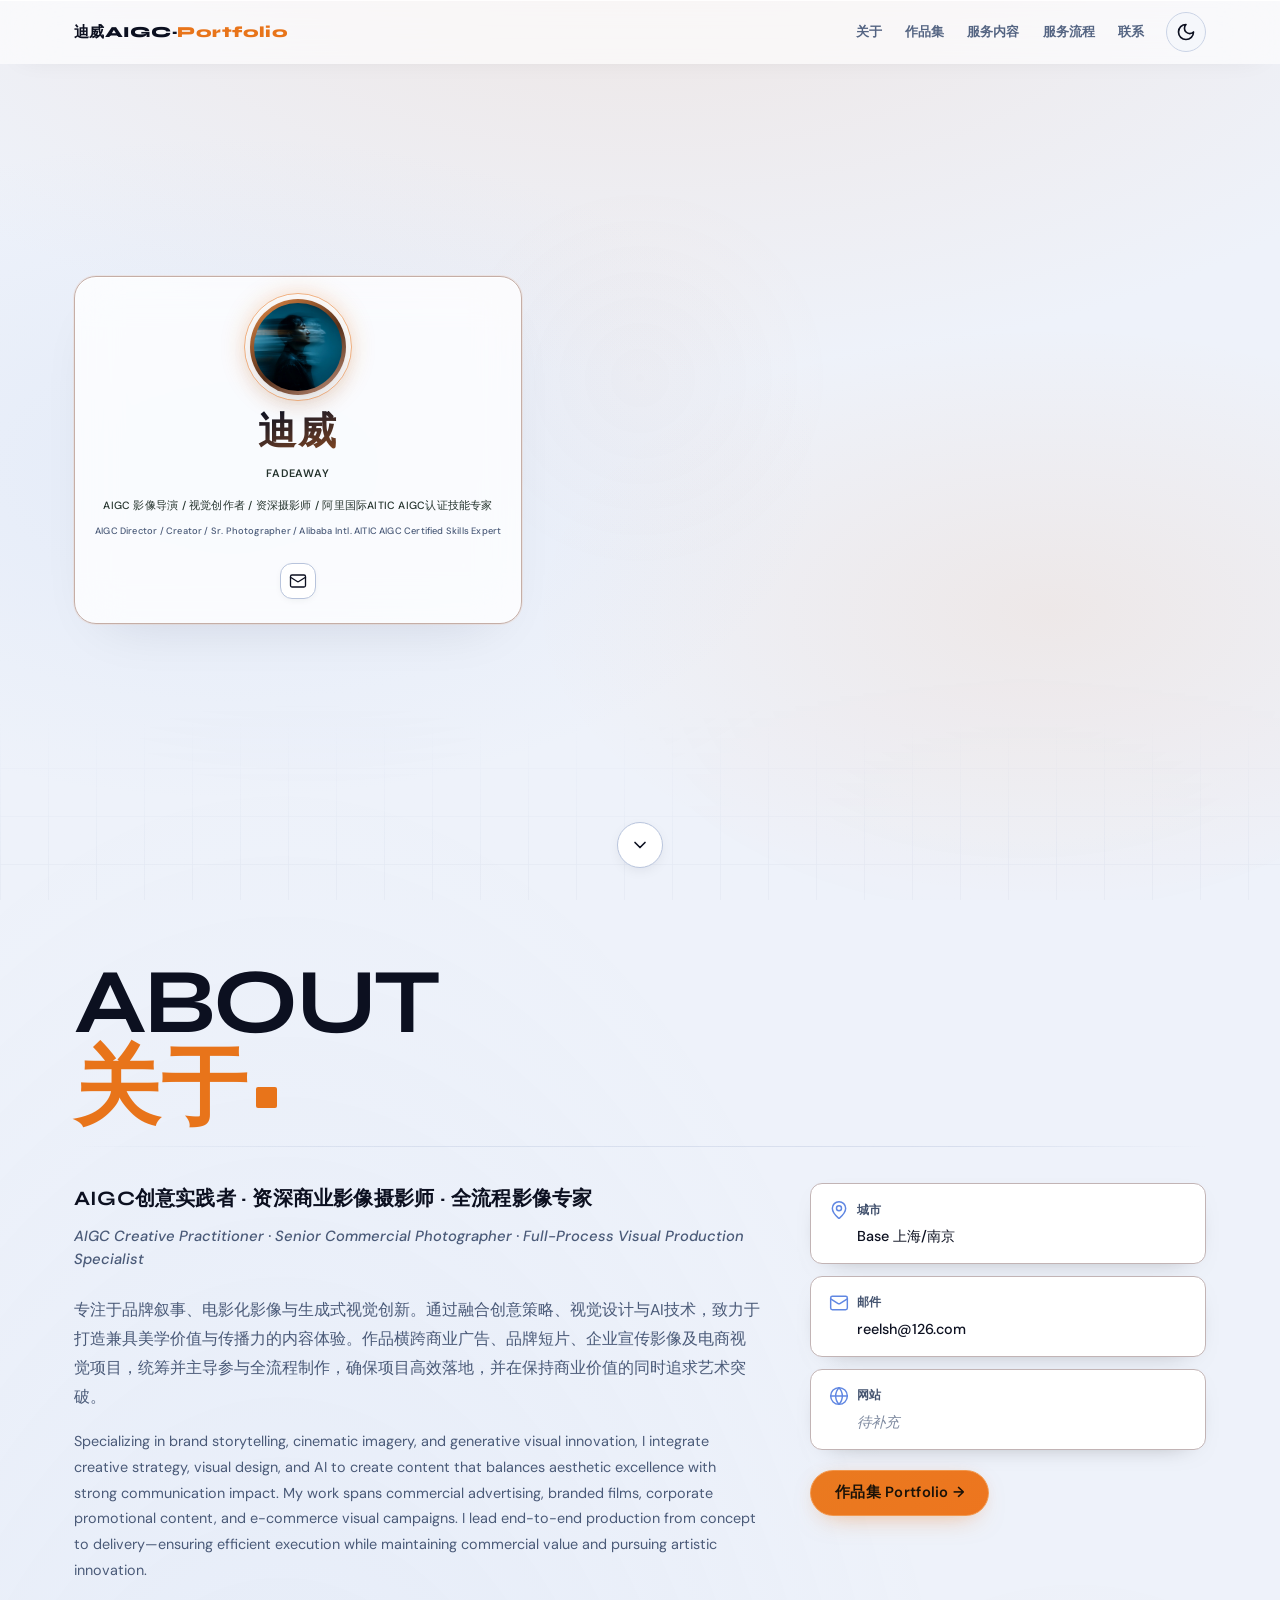
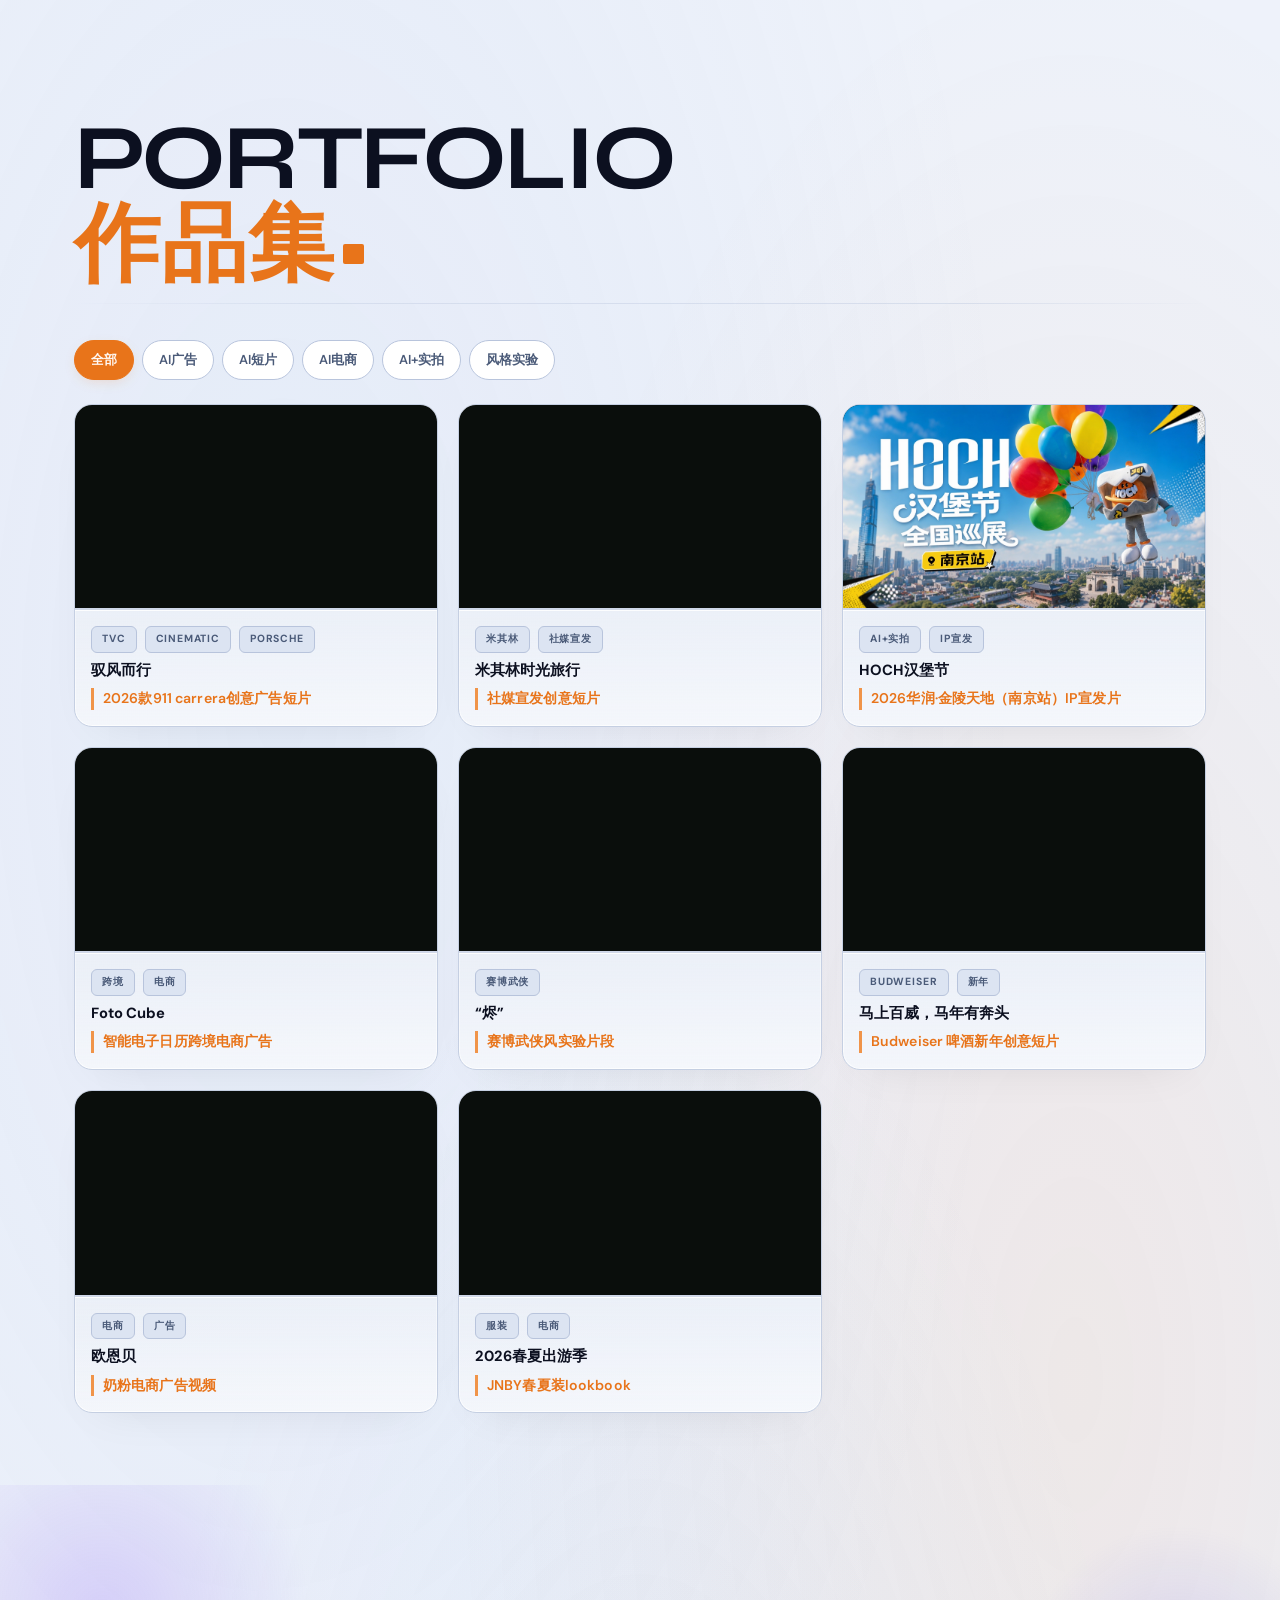
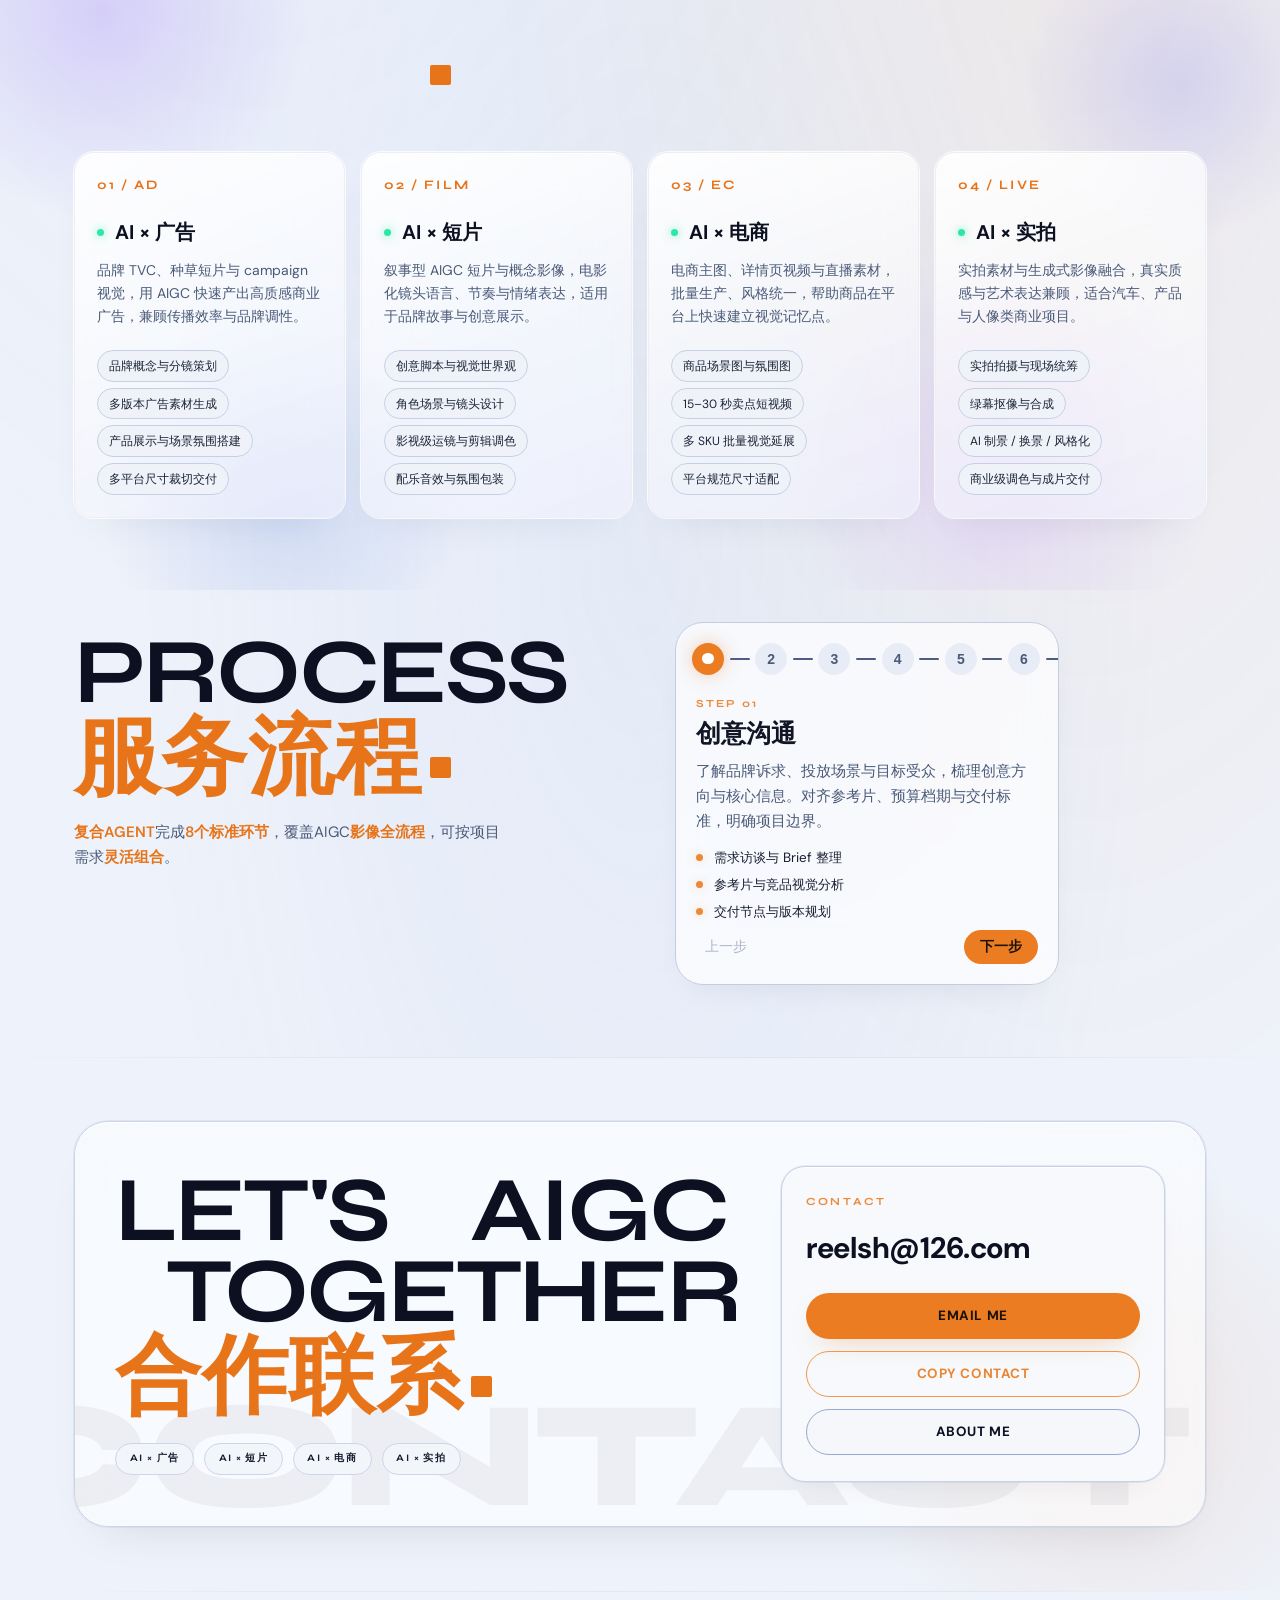
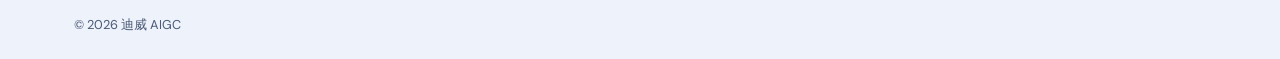
==== commit c0fe9e16: "perf: 将作品集图片压缩为 JPG，显著减小加载体积 把 public/images 下的 PNG 转为高质量 JPG 并限制最长边，同步更新 projects.json 与头像引用，整体体积从约" ====
--- a/index.html
+++ b/index.html
@@ -18,7 +18,7 @@
       href="https://fonts.googleapis.com/css2?family=Archivo+Black&family=DM+Sans:ital,opsz,wght@0,9..40,400;0,9..40,500;0,9..40,600;0,9..40,700;1,9..40,400&family=Orbitron:wght@500;700&family=Syne:wght@500;600;700;800&display=swap"
       rel="stylesheet"
     />
-    <link rel="stylesheet" href="styles.css?v=20250622n" />
+    <link rel="stylesheet" href="styles.css?v=20250625a" />
   </head>
   <body>
     <div class="bg-glow" aria-hidden="true"></div>
@@ -78,7 +78,7 @@
                 <span class="hero-avatar-ring" aria-hidden="true"></span>
                 <img
                   class="hero-avatar-img"
-                  src="public/images/avatar.png"
+                  src="public/images/avatar.jpg"
                   alt="迪威"
                   width="128"
                   height="128"
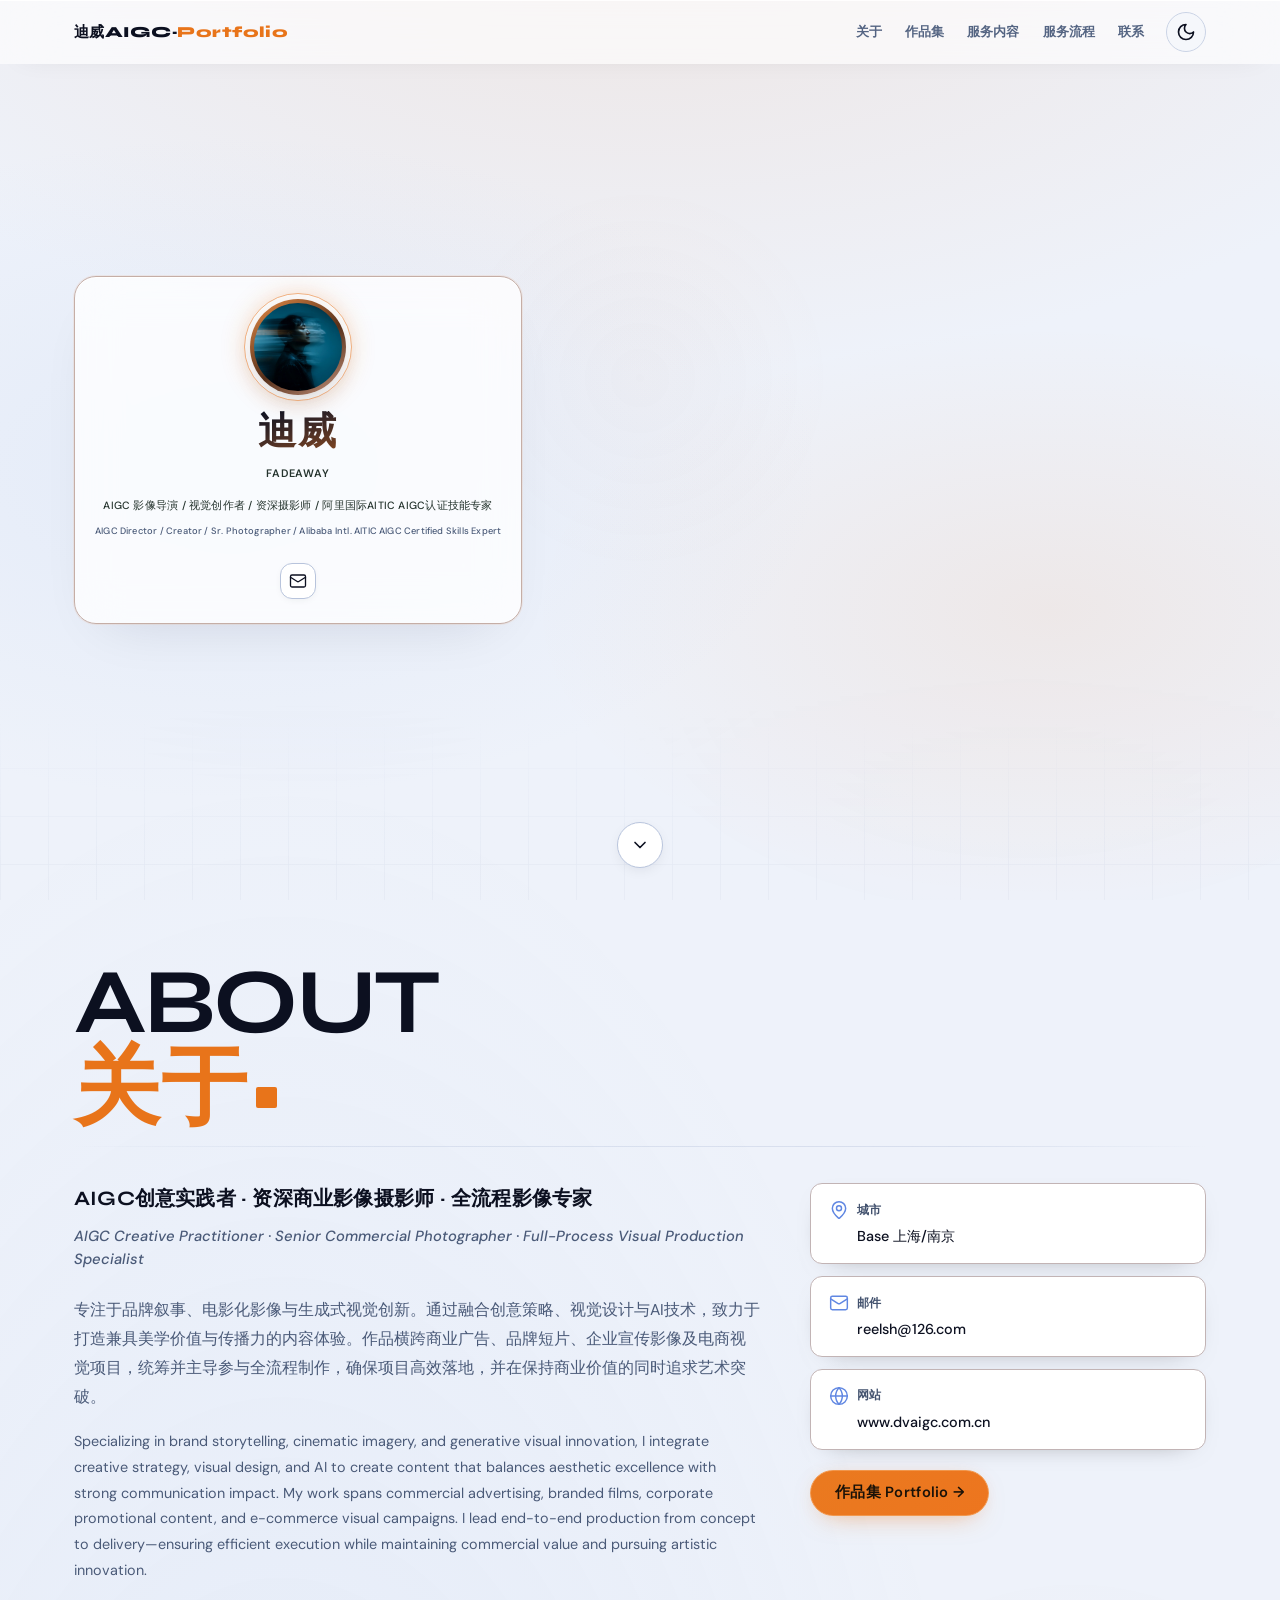
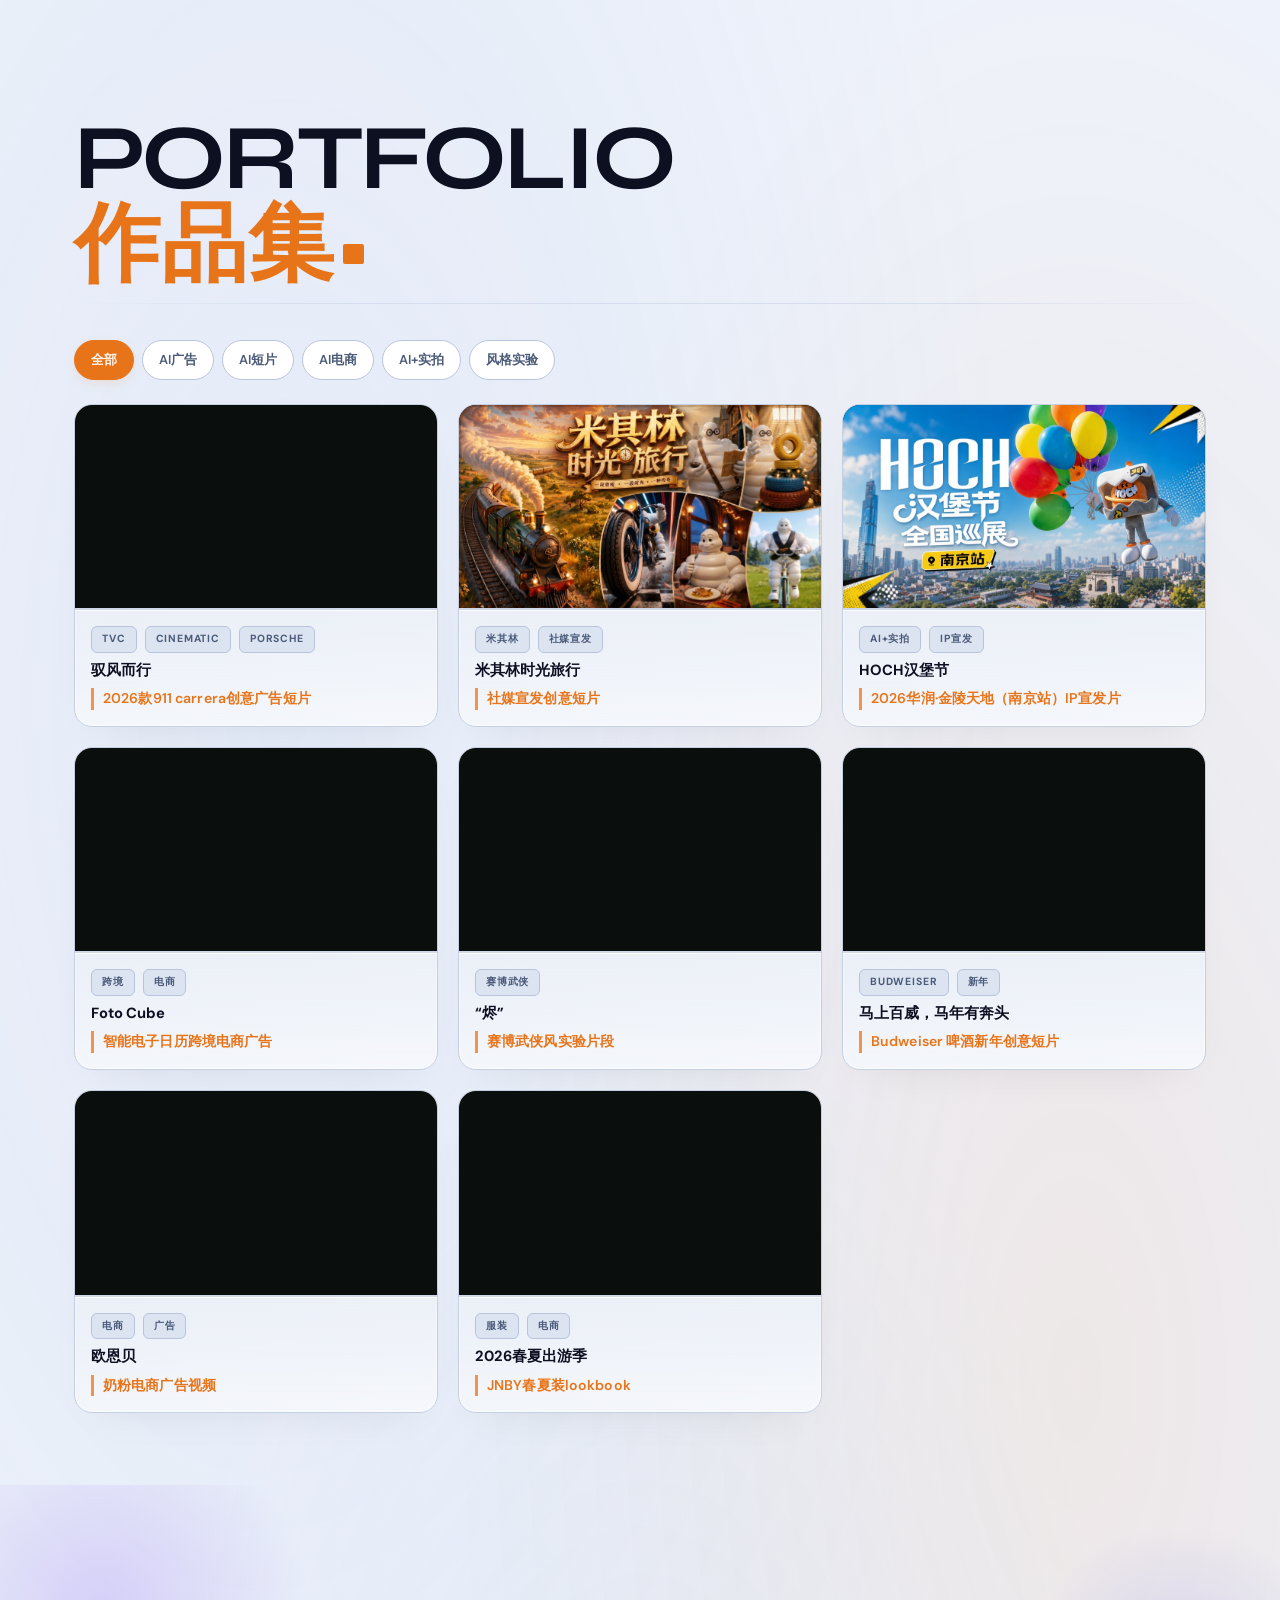
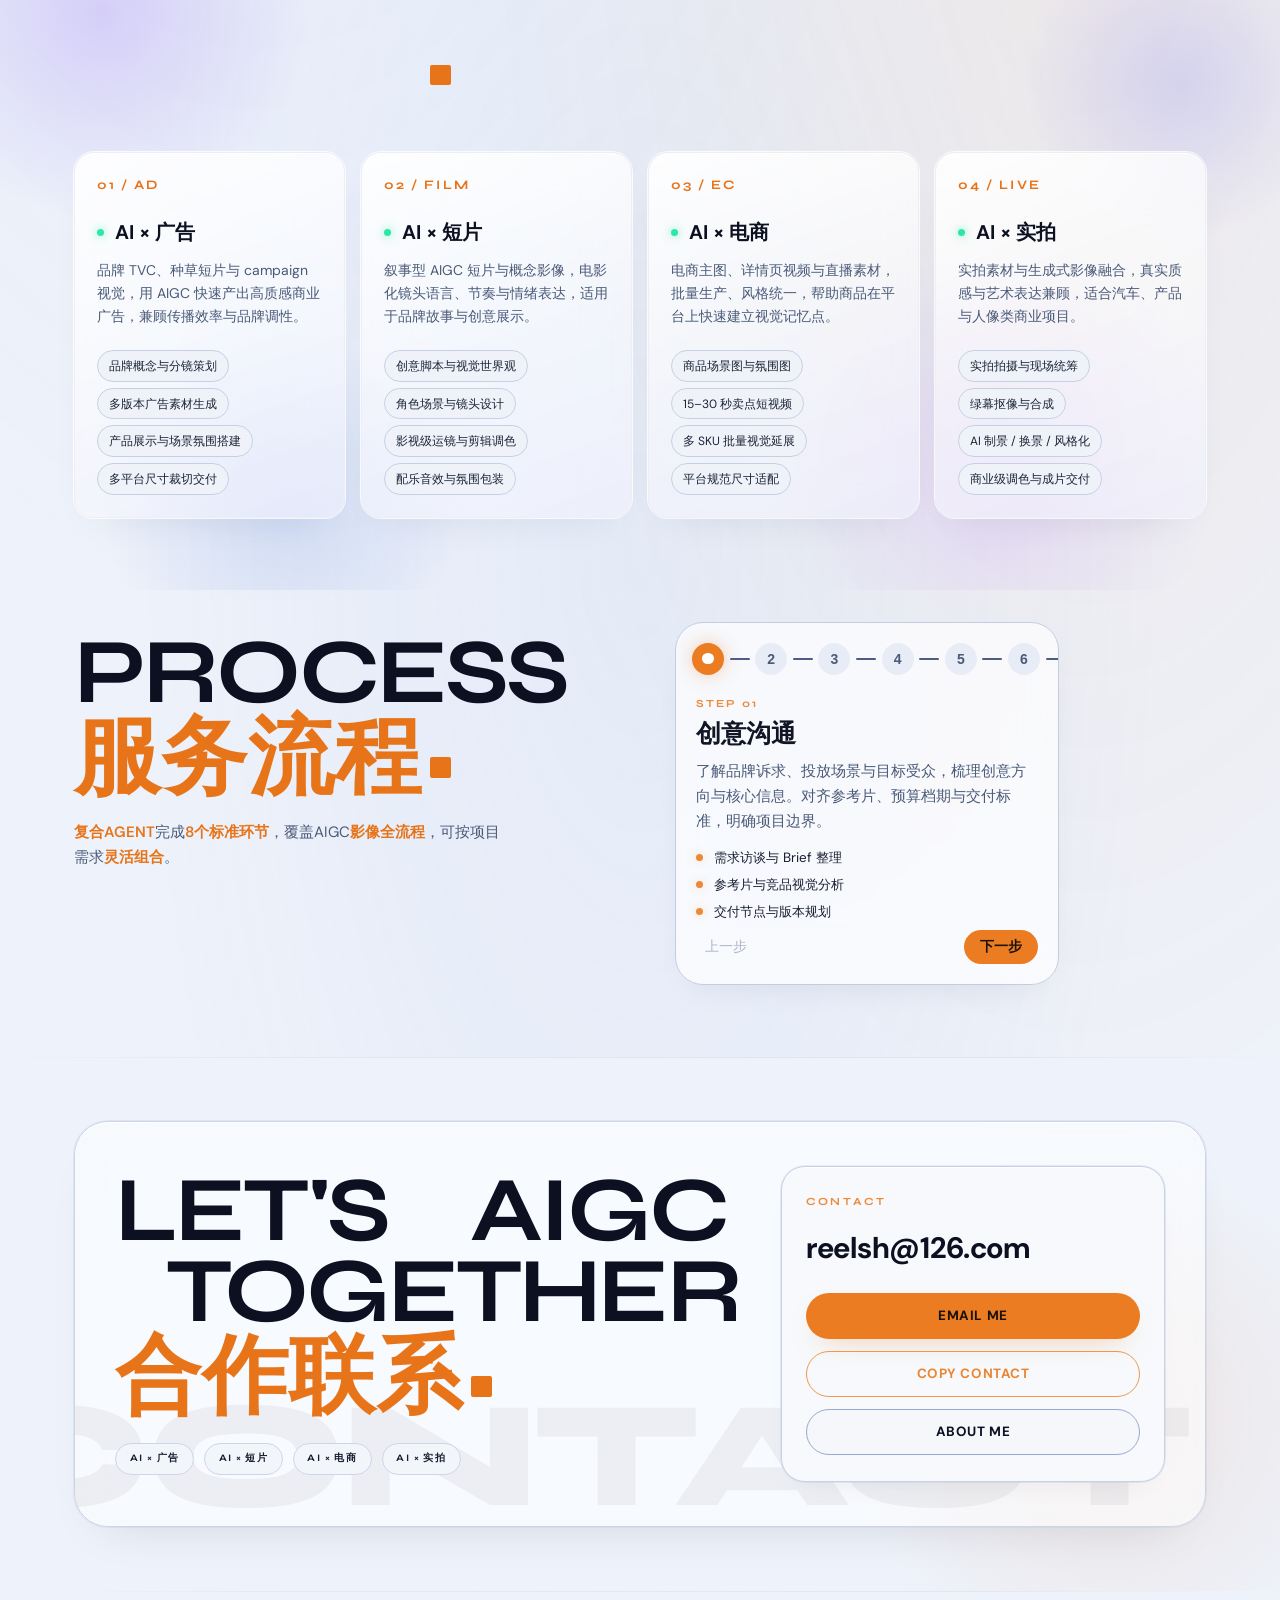
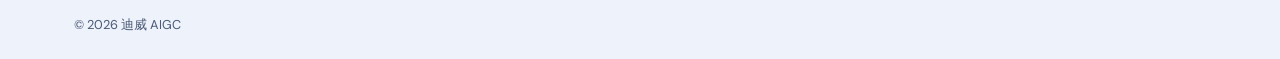
==== commit 60b5b247: "update: 关于区块补充线上网站域名链接 将网站信息从「待补充」改为可点击的 www.dvaigc.com.cn。  Co-authored-by: Cursor <cursoragent@cur" ====
--- a/index.html
+++ b/index.html
@@ -159,7 +159,7 @@
                 </div>
                 <p class="about-info-tile__value">reelsh@126.com</p>
               </a>
-              <article class="about-info-tile about-info-tile--empty" aria-disabled="true">
+              <a class="about-info-tile about-info-tile--link" href="https://www.dvaigc.com.cn" target="_blank" rel="noopener noreferrer">
                 <div class="about-info-tile__head">
                   <svg class="about-info-tile__icon" xmlns="http://www.w3.org/2000/svg" viewBox="0 0 24 24" fill="none" stroke="currentColor" stroke-width="1.75" stroke-linecap="round" stroke-linejoin="round" aria-hidden="true">
                     <circle cx="12" cy="12" r="10" />
@@ -168,8 +168,8 @@
                   </svg>
                   <span class="about-info-tile__label">网站</span>
                 </div>
-                <p class="about-info-tile__value about-info-tile__value--muted">待补充</p>
-              </article>
+                <p class="about-info-tile__value">www.dvaigc.com.cn</p>
+              </a>
             </div>
             <a class="about-cta-btn" href="#work">作品集 Portfolio →</a>
           </aside>
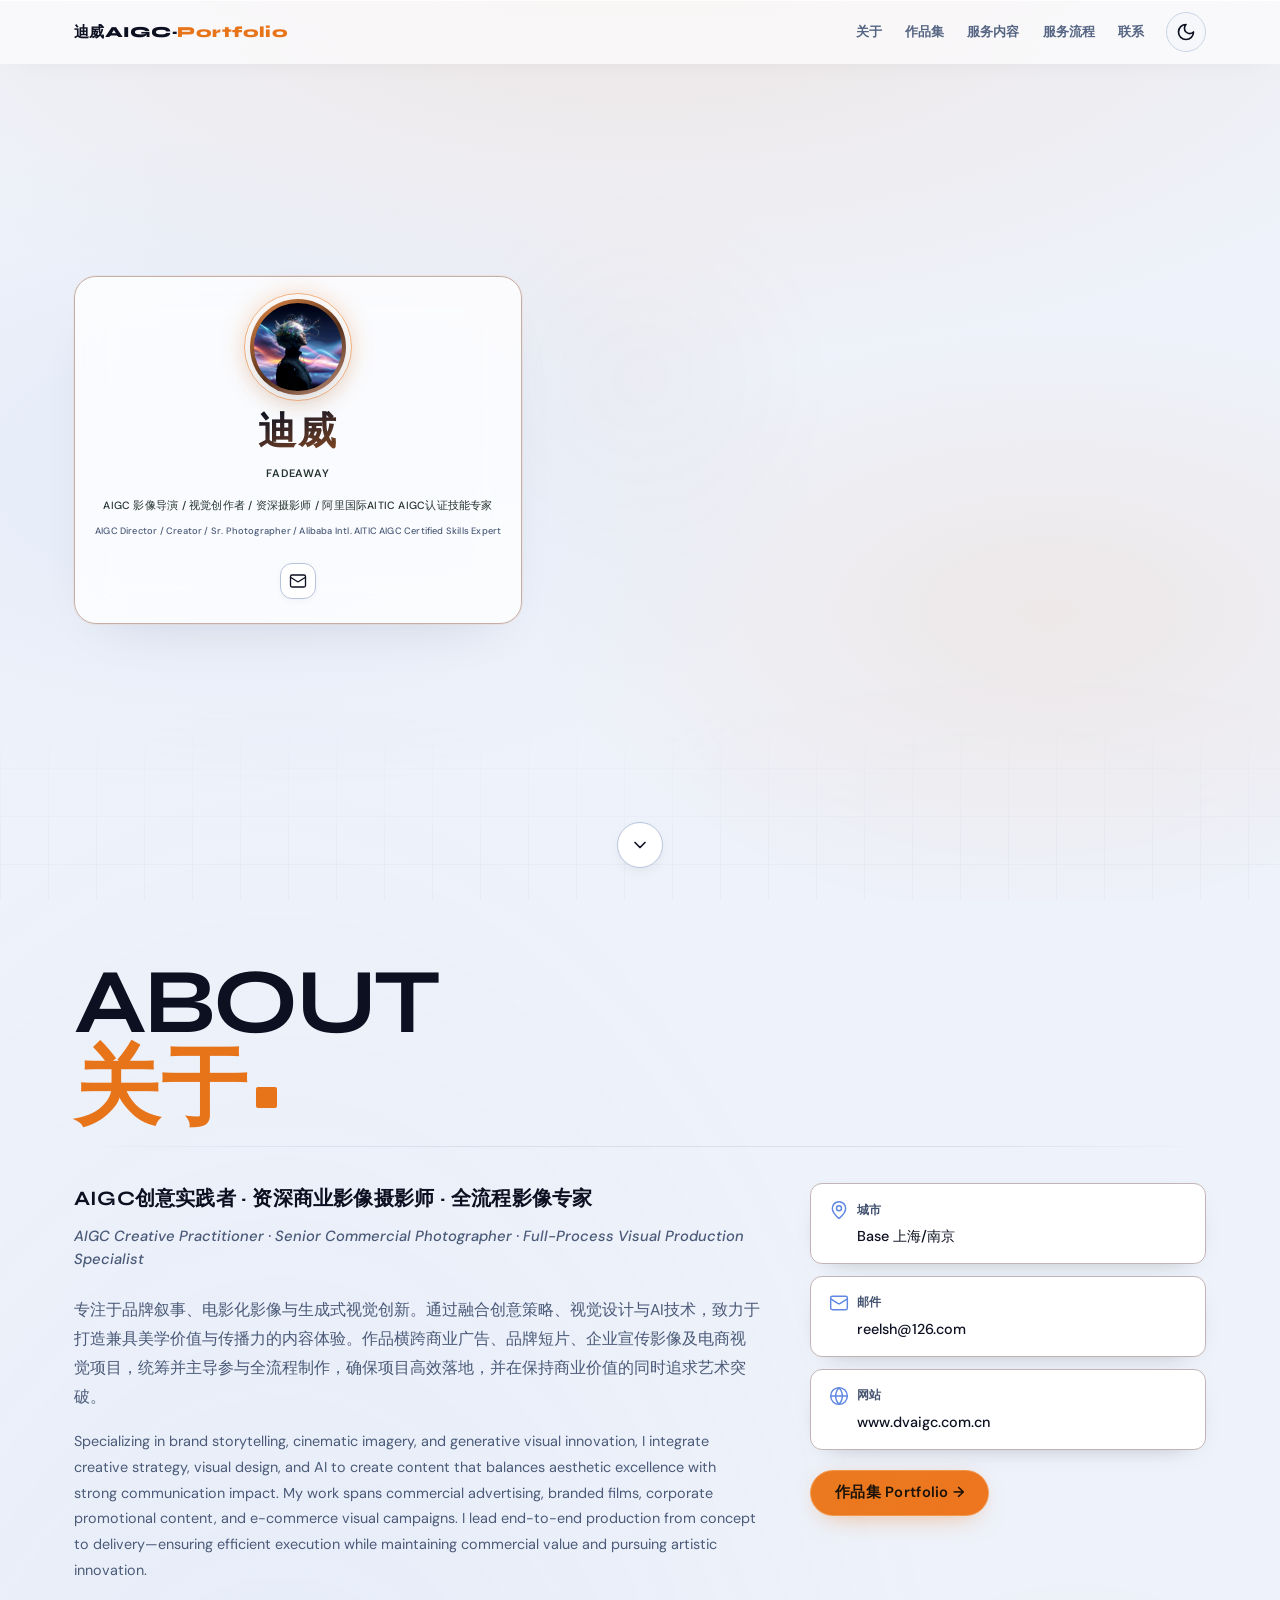
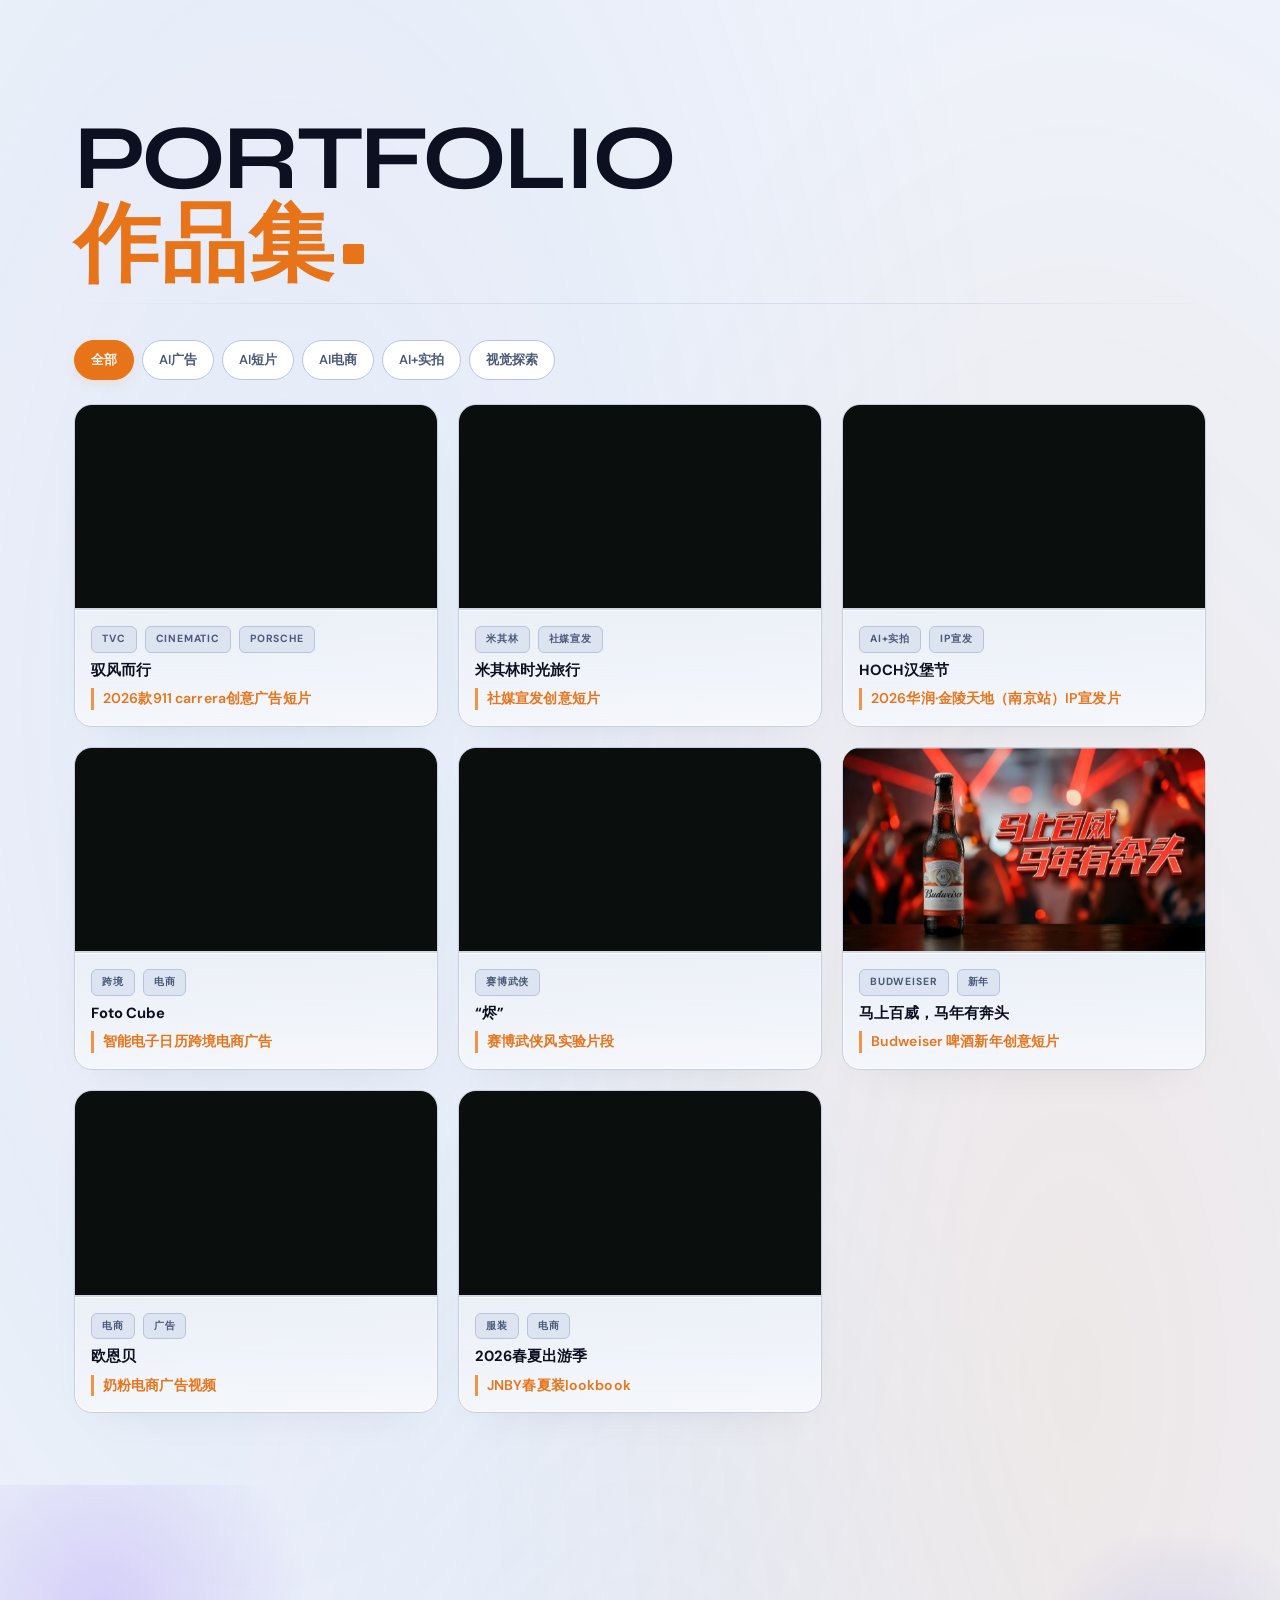
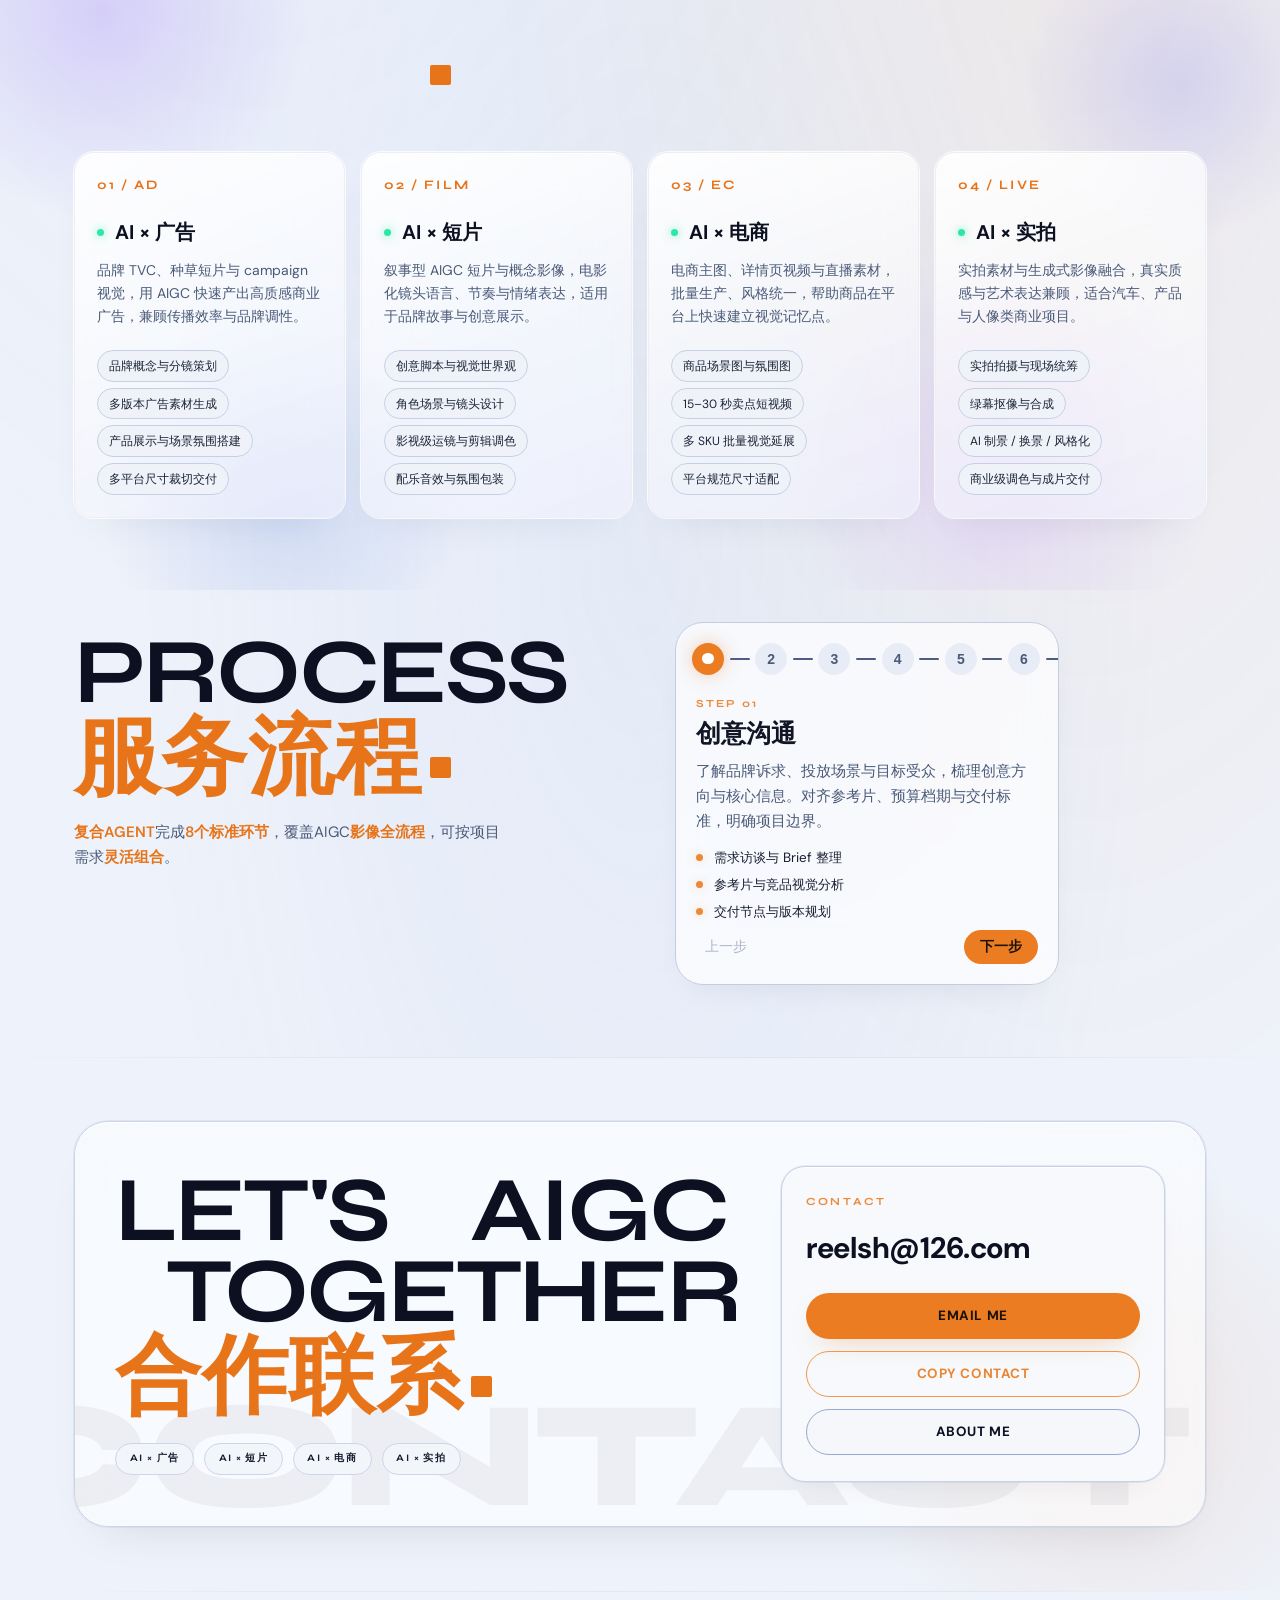
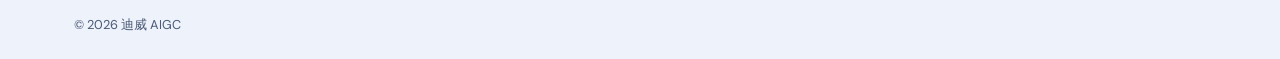
==== commit 74689ce2: "update: 更换名片头像并重命名分类为视觉探索 更新 hero 头像为新片场同款并居中显示，同时将「风格实验」分类改为「视觉探索」。  Co-authored-by: Cursor <cursor" ====
--- a/index.html
+++ b/index.html
@@ -18,7 +18,7 @@
       href="https://fonts.googleapis.com/css2?family=Archivo+Black&family=DM+Sans:ital,opsz,wght@0,9..40,400;0,9..40,500;0,9..40,600;0,9..40,700;1,9..40,400&family=Orbitron:wght@500;700&family=Syne:wght@500;600;700;800&display=swap"
       rel="stylesheet"
     />
-    <link rel="stylesheet" href="styles.css?v=20250625a" />
+    <link rel="stylesheet" href="styles.css?v=20250625c" />
   </head>
   <body>
     <div class="bg-glow" aria-hidden="true"></div>
@@ -78,7 +78,7 @@
                 <span class="hero-avatar-ring" aria-hidden="true"></span>
                 <img
                   class="hero-avatar-img"
-                  src="public/images/avatar.jpg"
+                  src="public/images/avatar.jpg?v=20250625c"
                   alt="迪威"
                   width="128"
                   height="128"
--- a/styles.css
+++ b/styles.css
@@ -701,7 +701,7 @@
   height: 100%;
   border-radius: 50%;
   object-fit: cover;
-  object-position: center center;
+  object-position: center 42%;
   filter: contrast(1.04) saturate(1.1);
   transition: filter var(--duration-slow) var(--ease-out);
 }
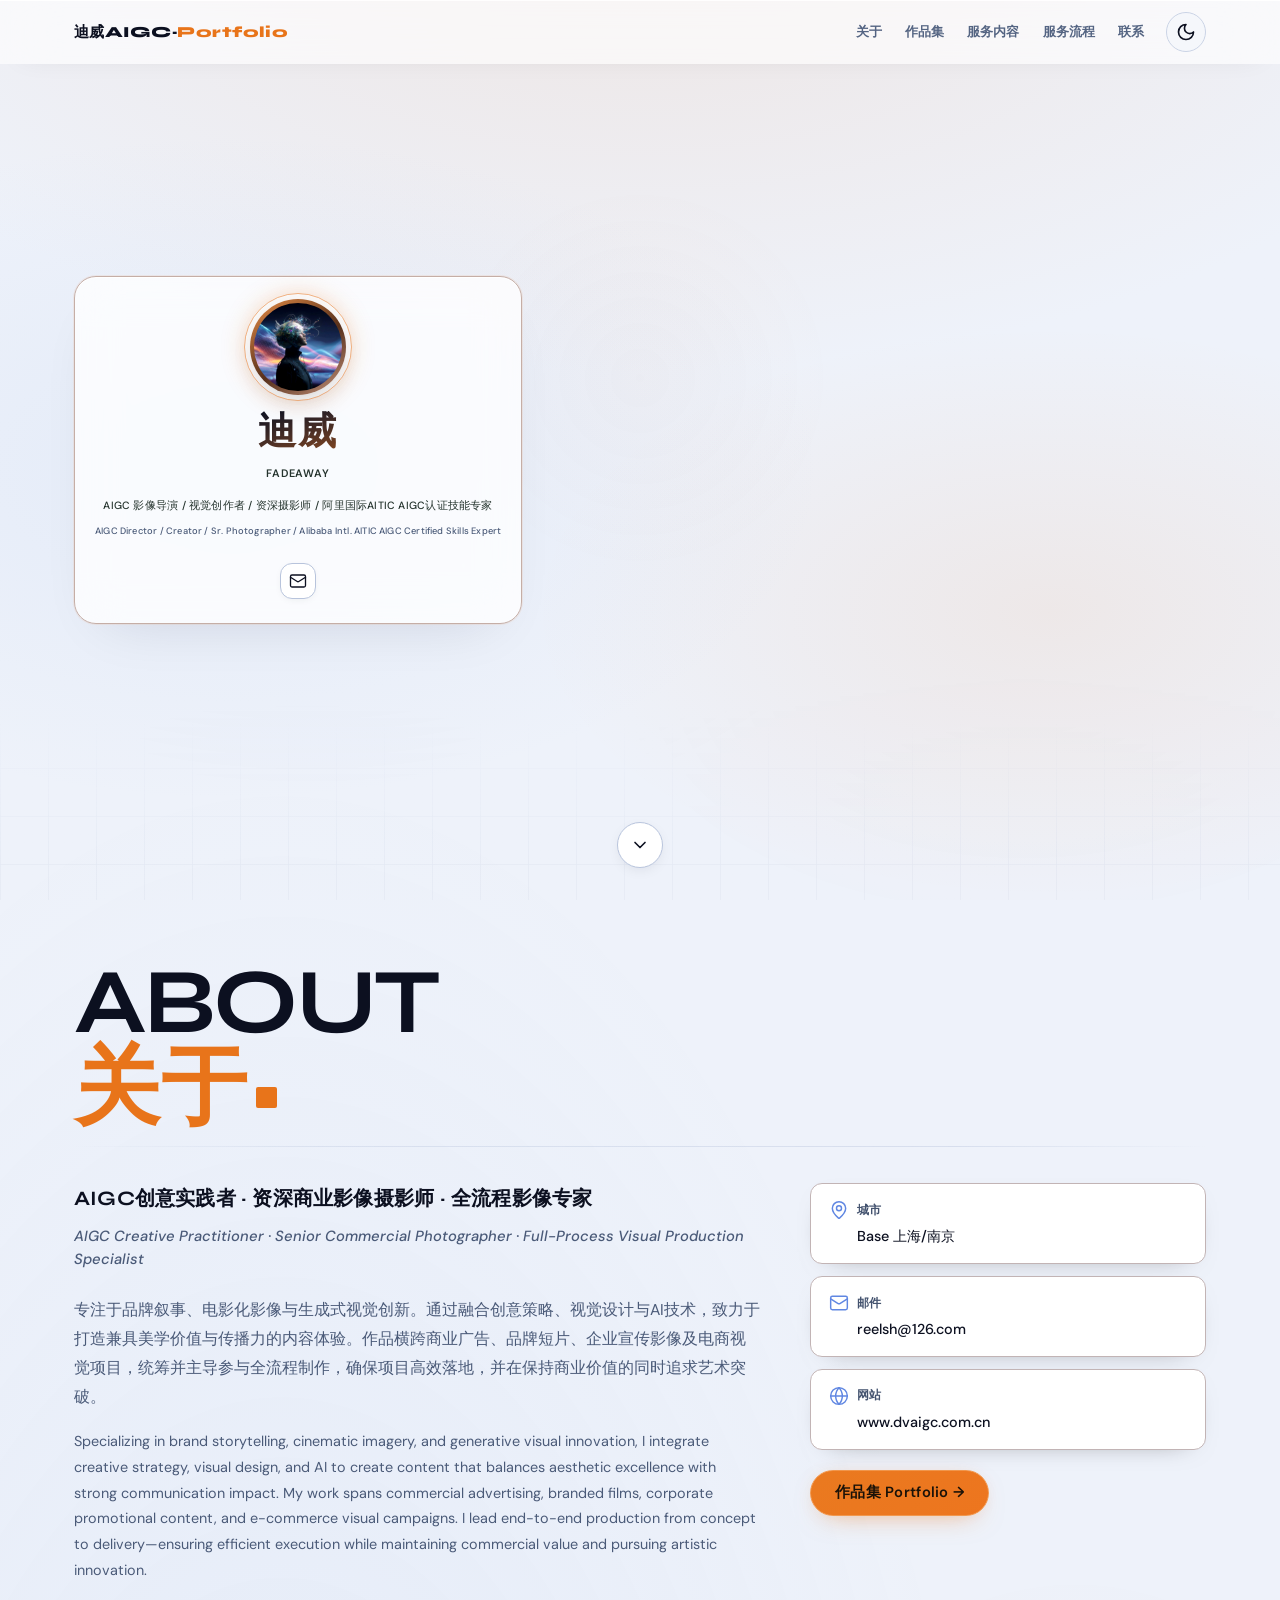
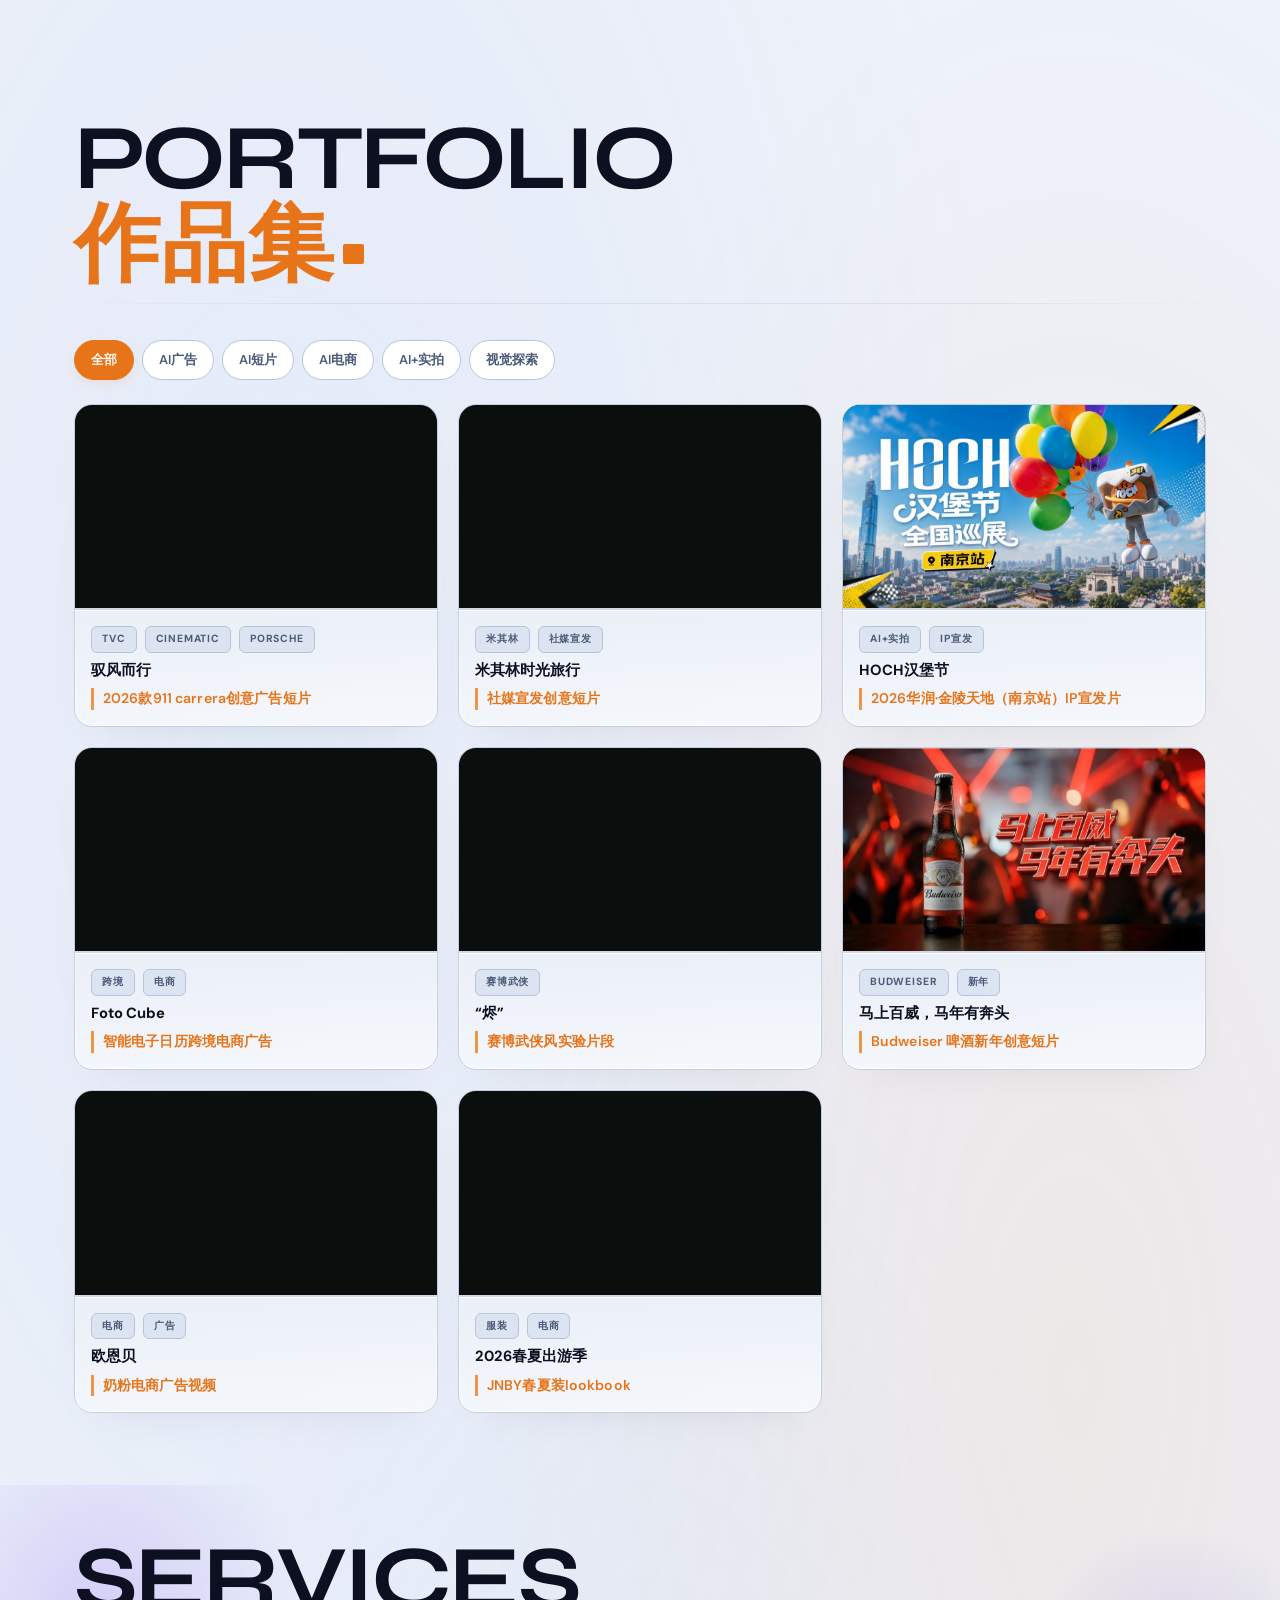
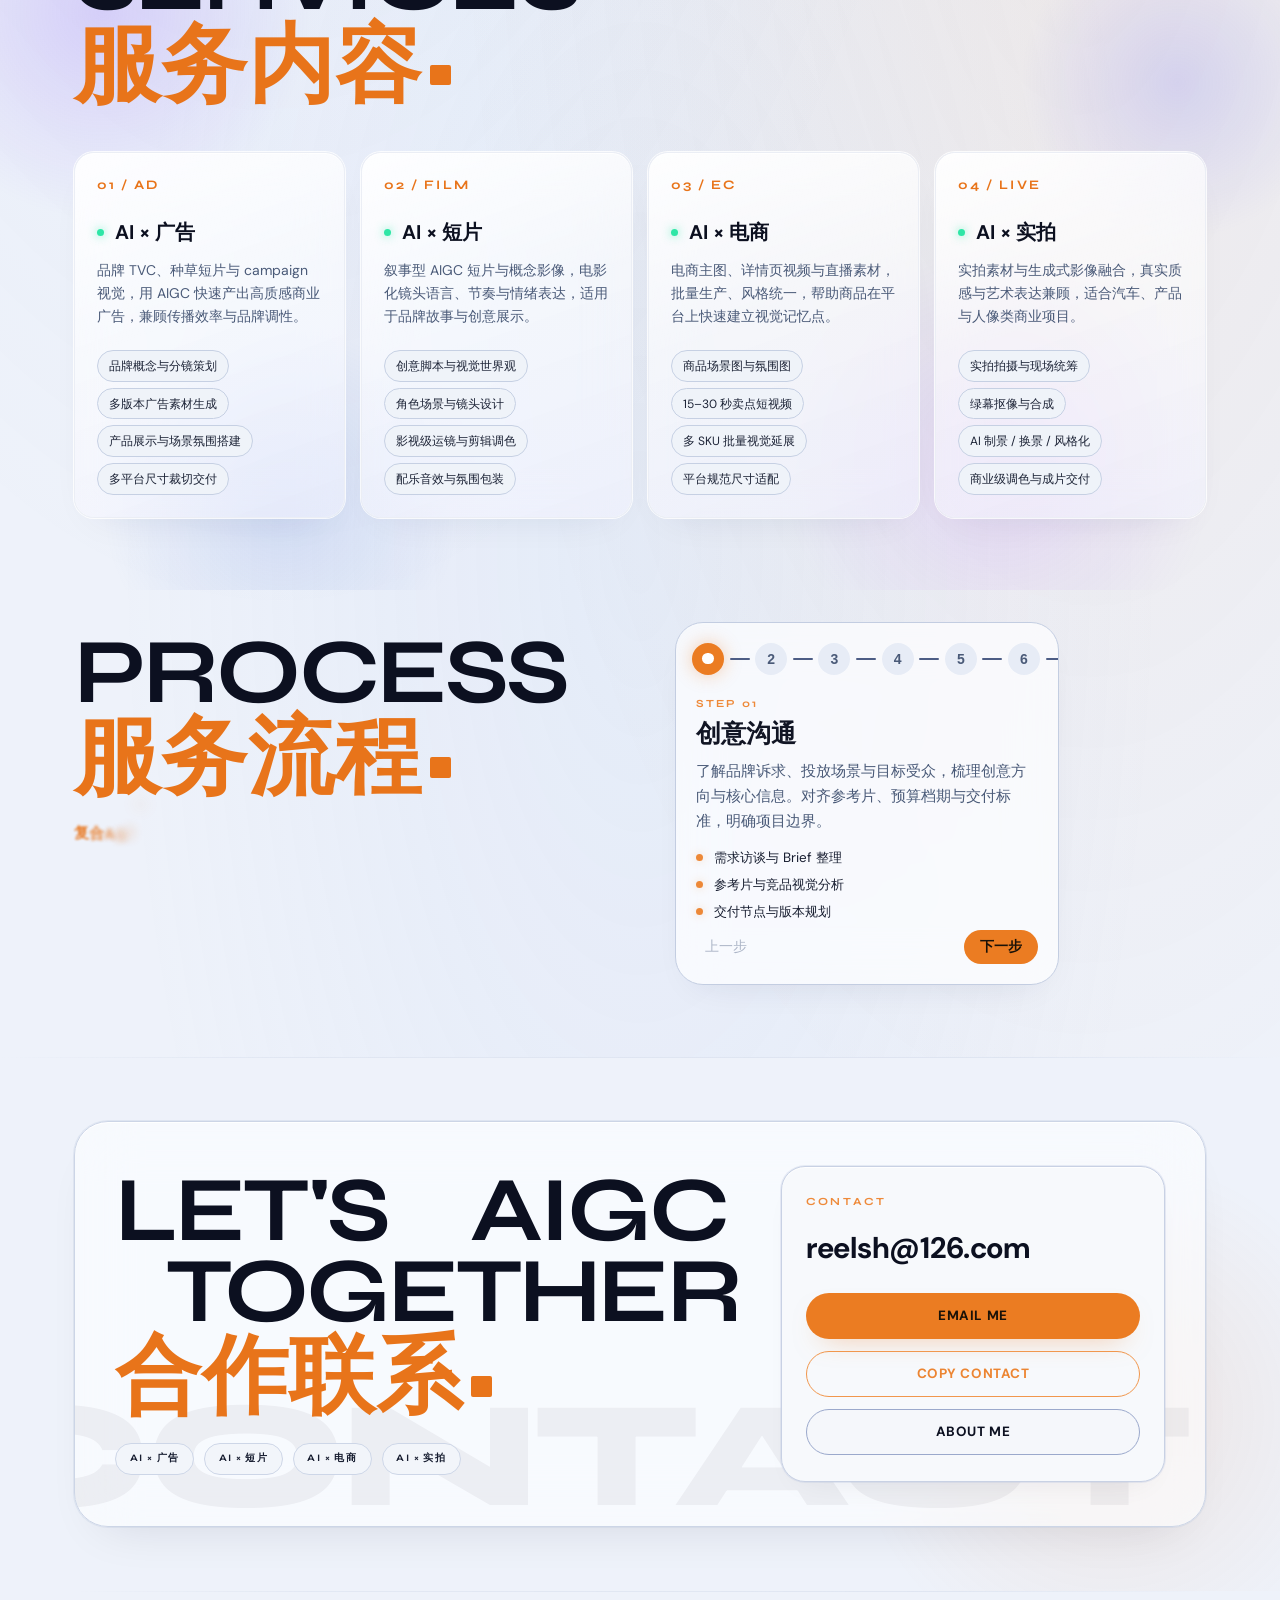
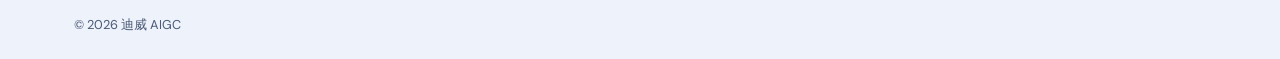
==== commit b4dae6a5: "update: 将网站 favicon 更换为头像图标 基于名片头像生成 32/64/180 尺寸图标，并接入主页与后台页面。  Co-authored-by: Cursor <cursoragent" ====
--- a/index.html
+++ b/index.html
@@ -12,6 +12,9 @@
     </script>
     <meta name="description" content="AIGC 视频创作者 — 概念片、商业影像与生成式工作流案例" />
     <title>迪威AIGC · Portfolio · 个人作品集</title>
+    <link rel="icon" type="image/png" sizes="32x32" href="public/favicon-32.png?v=20250625d" />
+    <link rel="icon" type="image/png" sizes="64x64" href="public/favicon-64.png?v=20250625d" />
+    <link rel="apple-touch-icon" sizes="180x180" href="public/apple-touch-icon.png?v=20250625d" />
     <link rel="preconnect" href="https://fonts.googleapis.com" />
     <link rel="preconnect" href="https://fonts.gstatic.com" crossorigin />
     <link
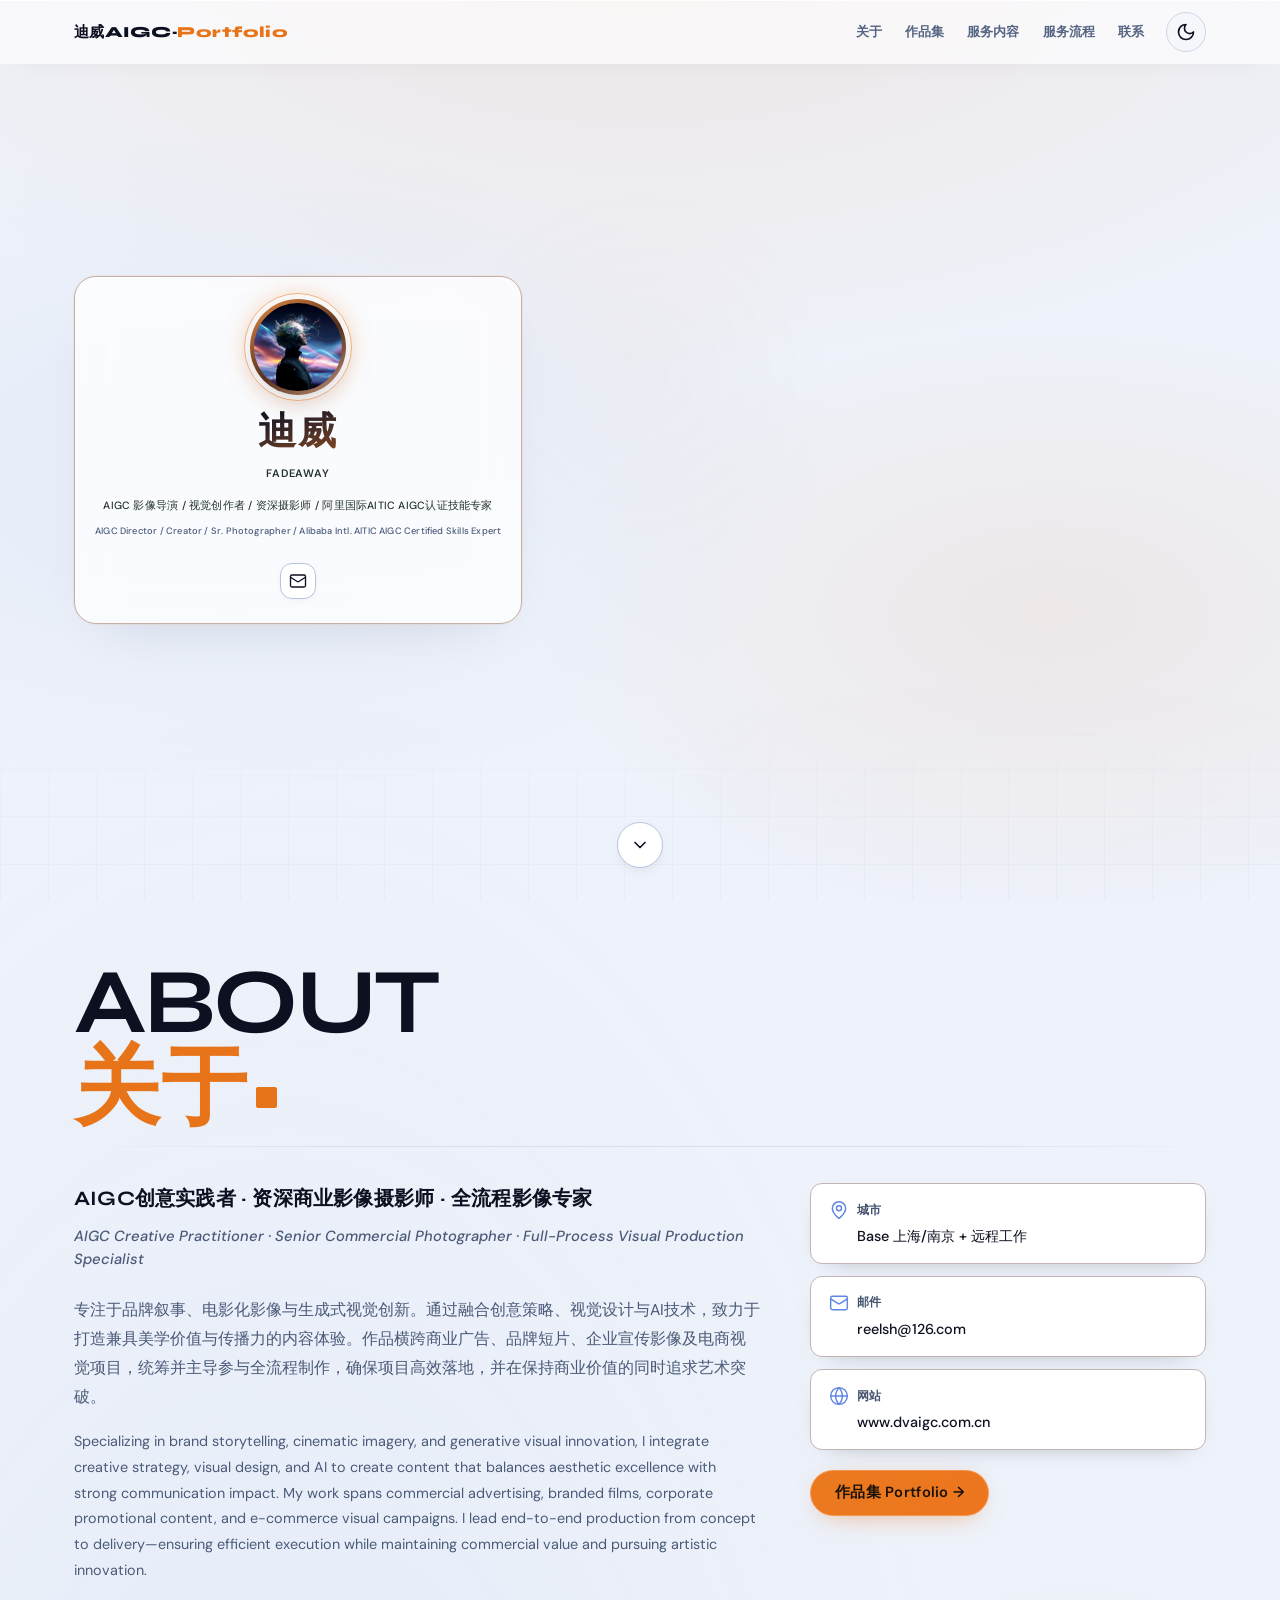
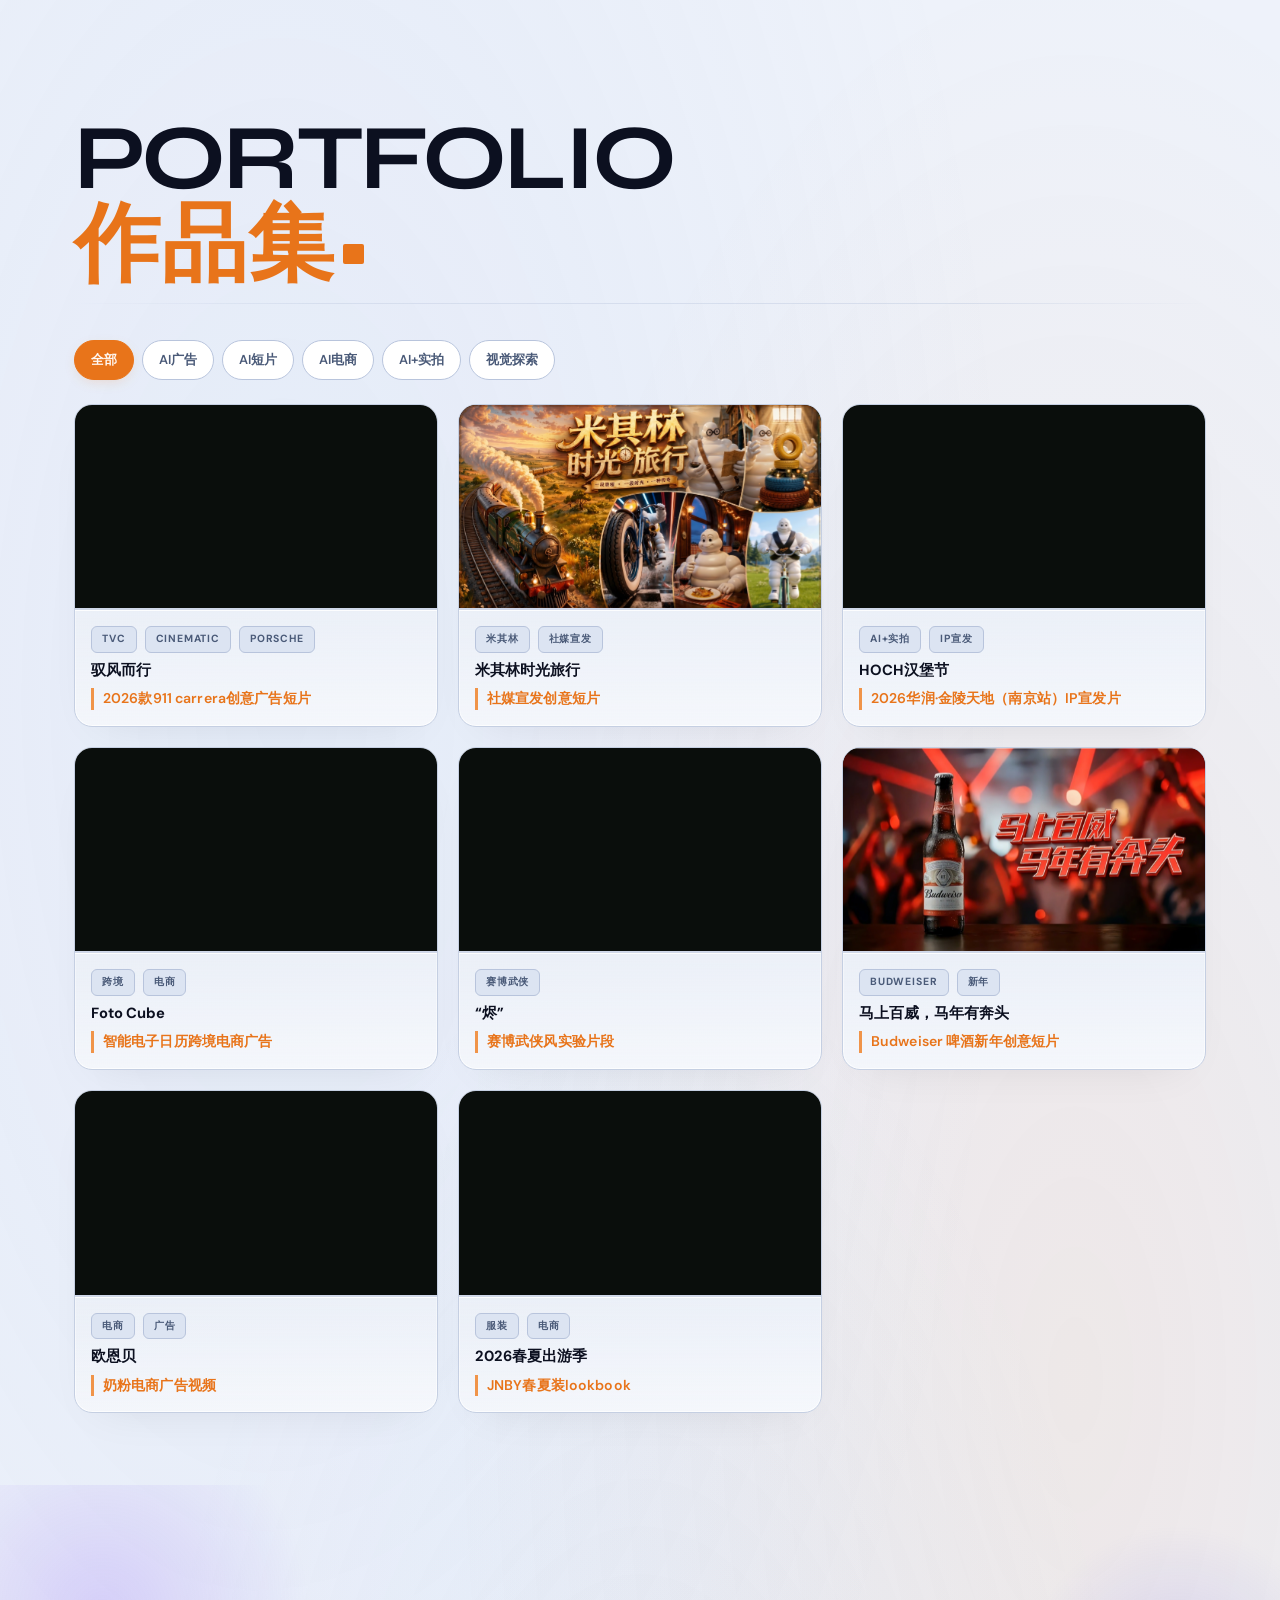
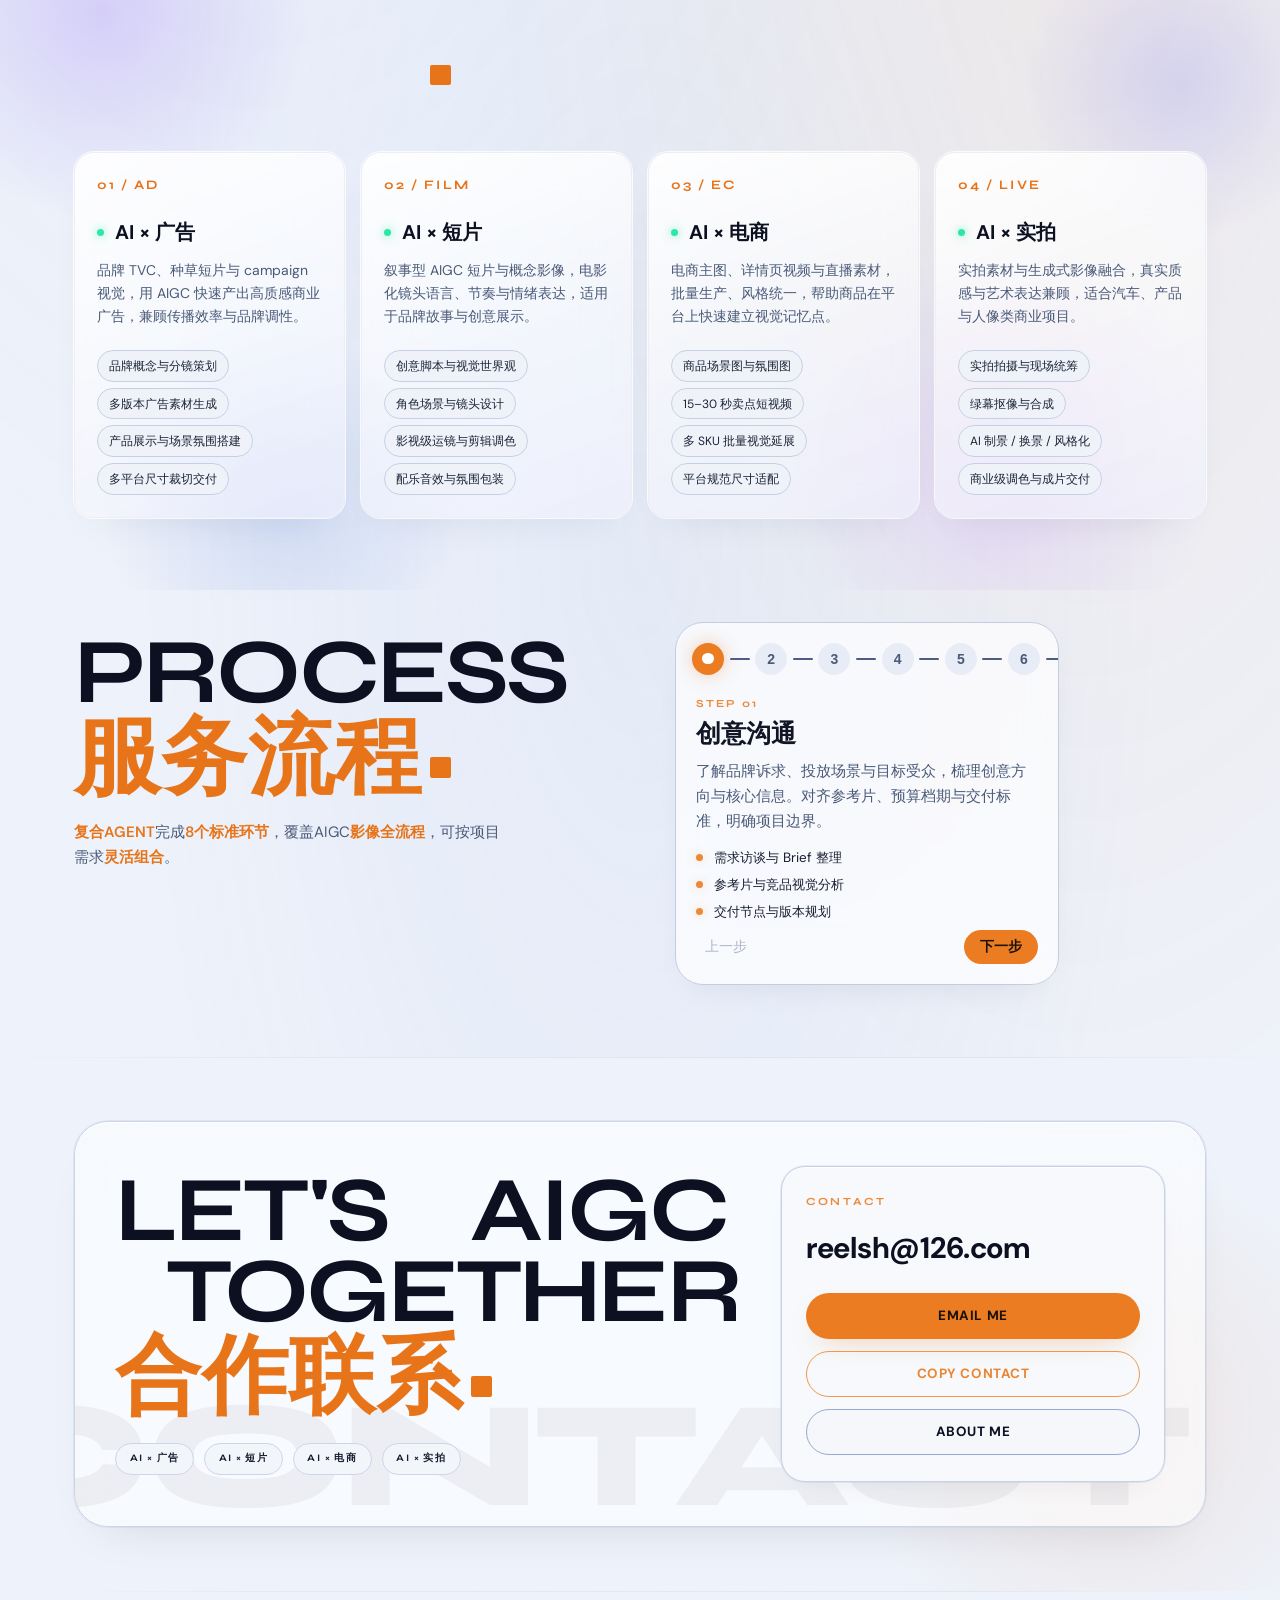
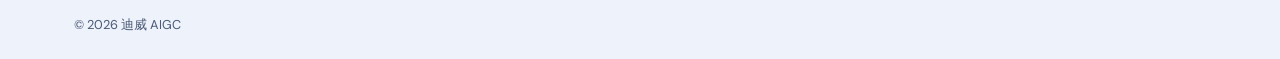
==== commit 07d10885: "update: 关于区城市信息补充远程工作说明 Co-authored-by: Cursor <cursoragent@cursor.com>" ====
--- a/index.html
+++ b/index.html
@@ -150,7 +150,7 @@
                   </svg>
                   <span class="about-info-tile__label">城市</span>
                 </div>
-                <p class="about-info-tile__value">Base 上海/南京</p>
+                <p class="about-info-tile__value">Base 上海/南京 + 远程工作</p>
               </article>
               <a class="about-info-tile about-info-tile--link" href="mailto:reelsh@126.com">
                 <div class="about-info-tile__head">
--- a/styles.css
+++ b/styles.css
@@ -4148,6 +4148,18 @@
     aspect-ratio: unset;
   }
 
+  .modal.modal--case .case-stills-grid.case-stills-grid--portrait-row {
+    grid-template-columns: repeat(2, minmax(0, 1fr));
+    grid-auto-rows: auto;
+    gap: 6px;
+  }
+
+  .modal.modal--case .case-stills-grid.case-stills-grid--portrait-row .case-still {
+    width: 100%;
+    height: auto;
+    aspect-ratio: 9 / 16;
+  }
+
   .case-right {
     height: auto;
     align-self: start;
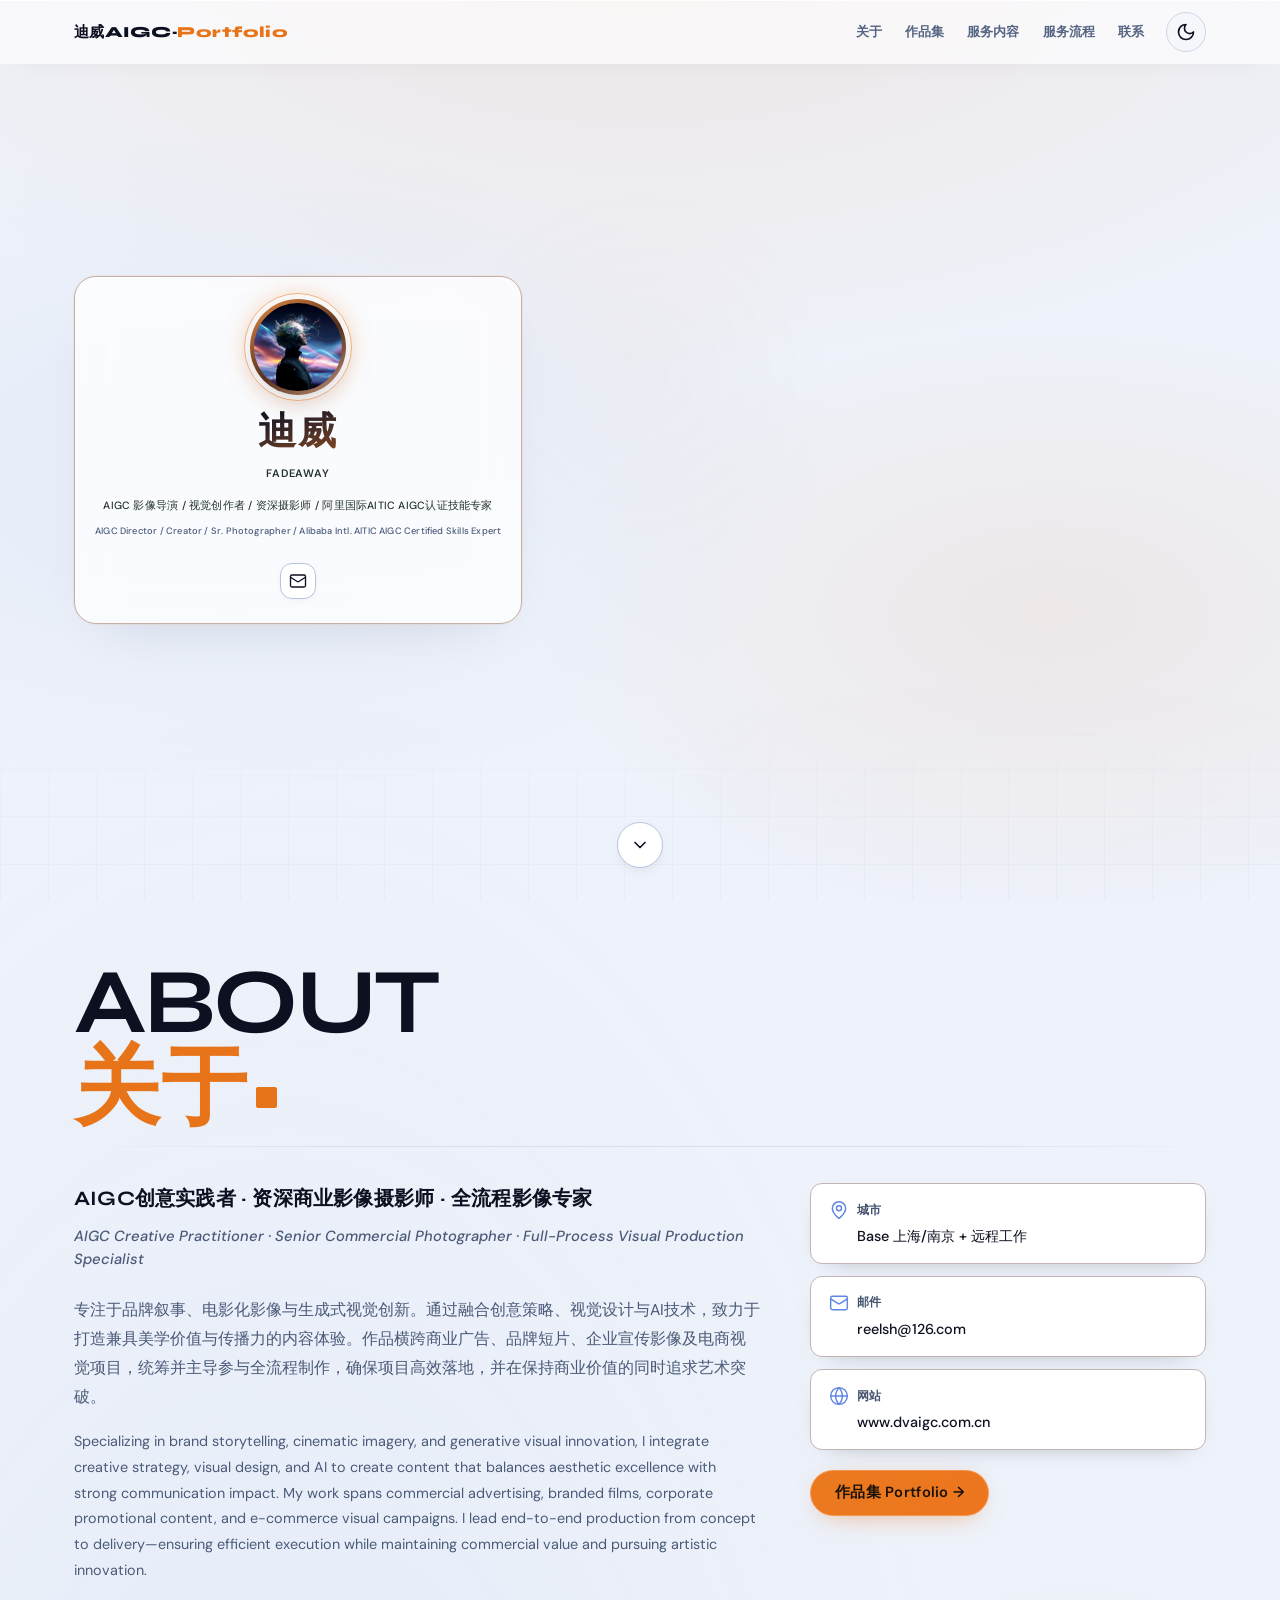
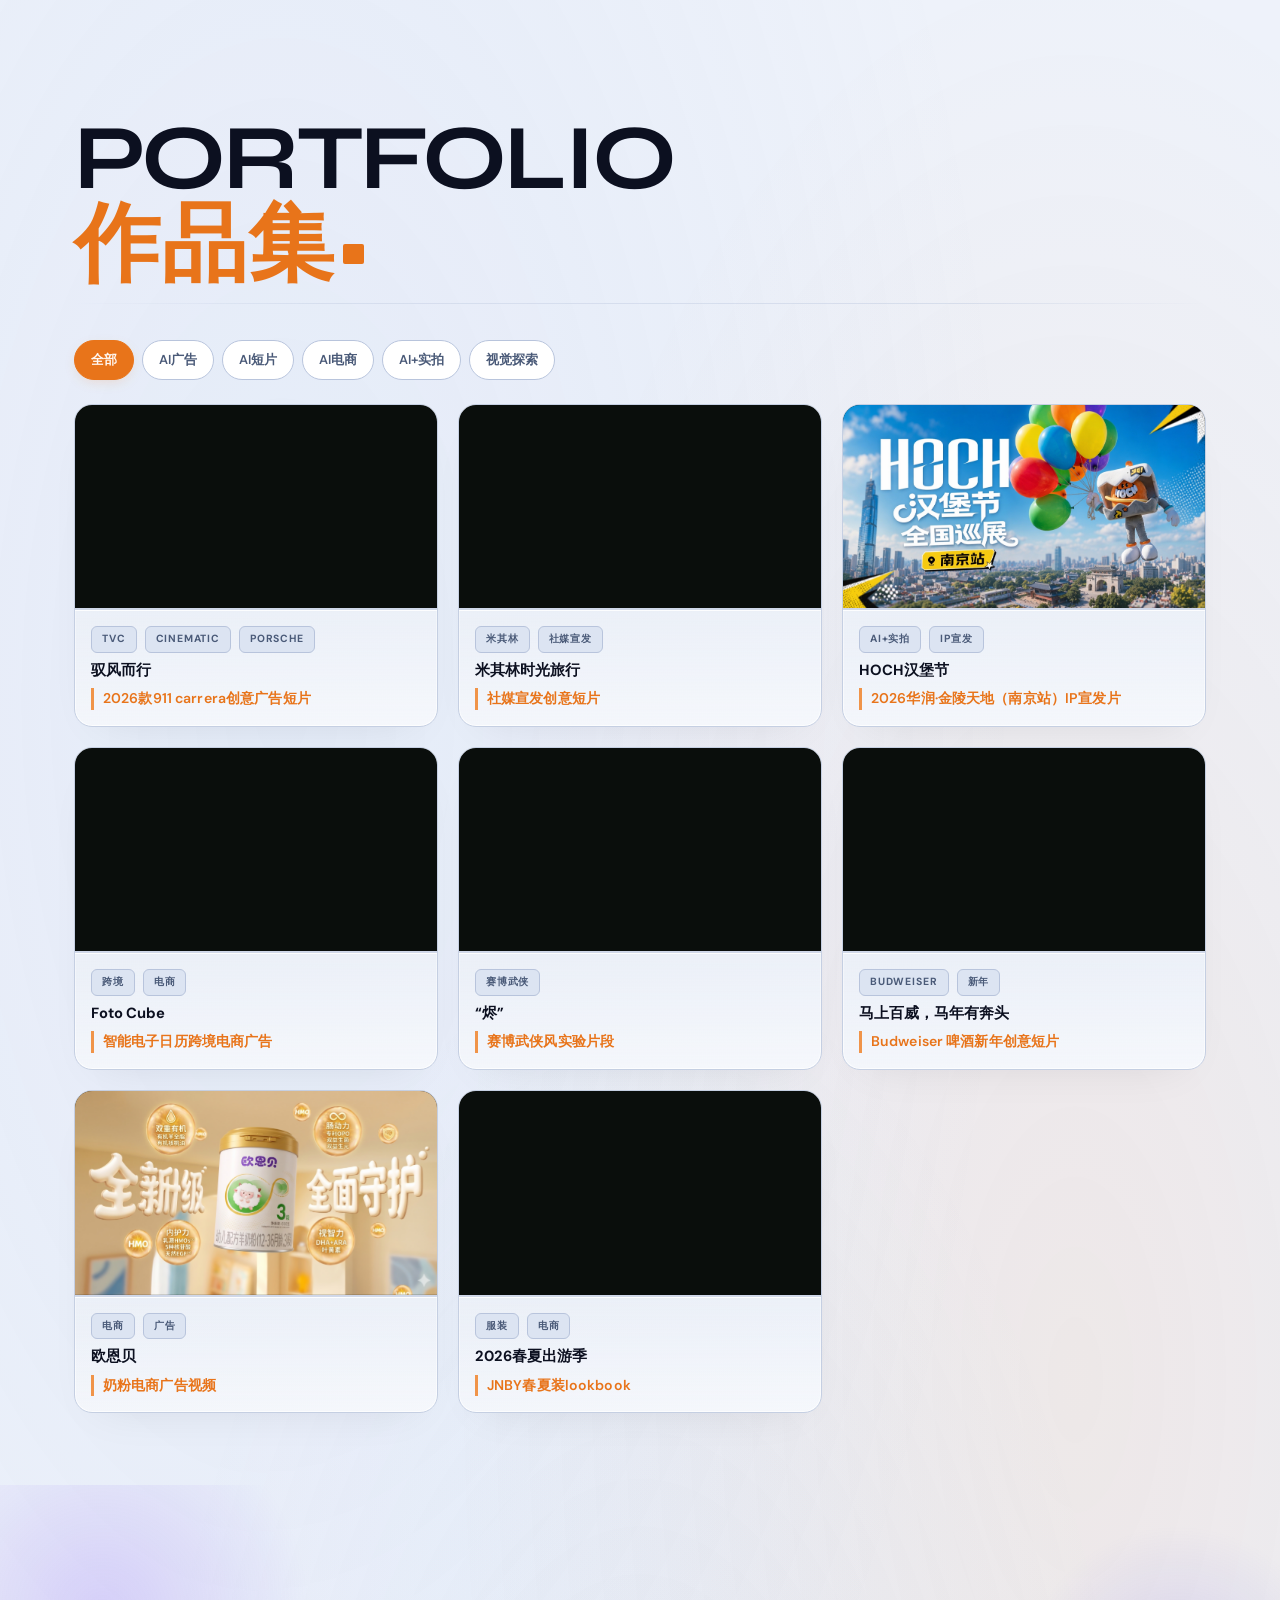
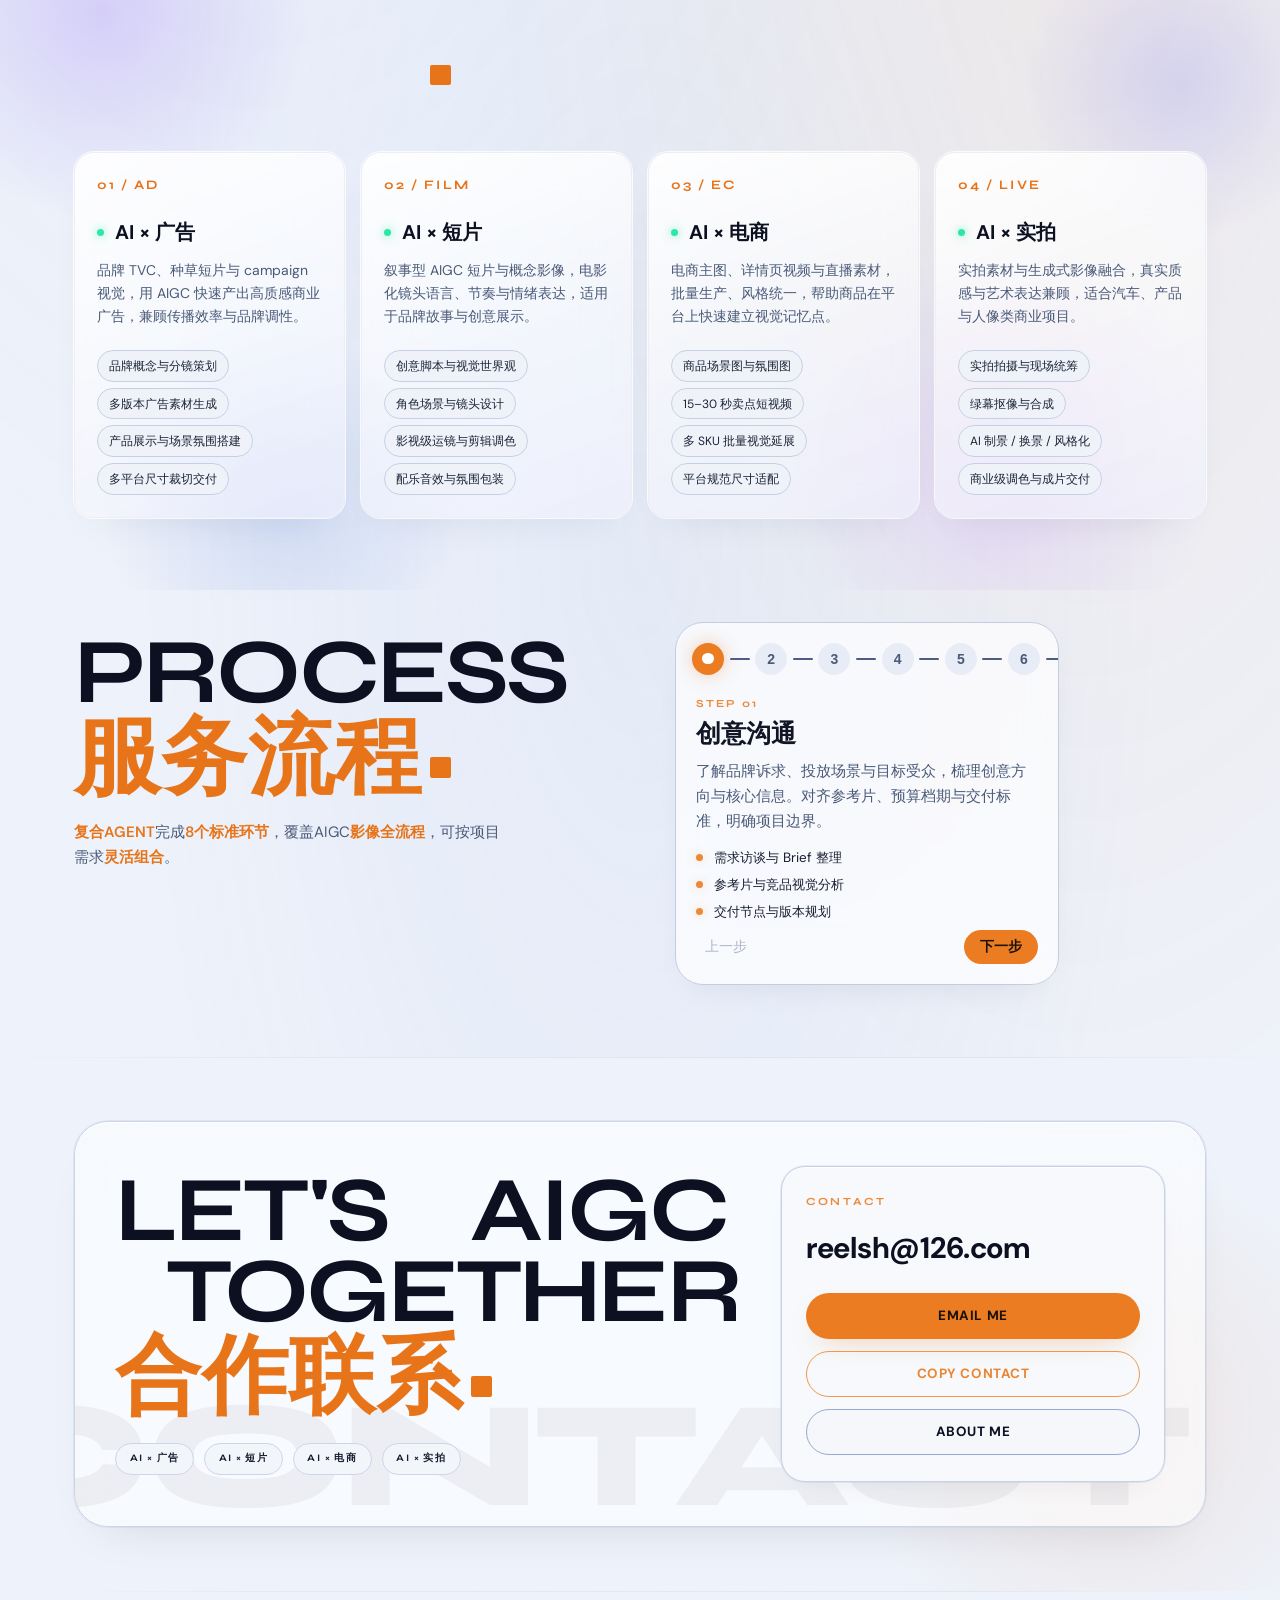
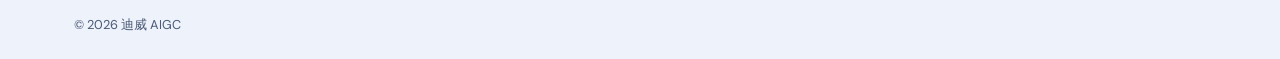
==== commit 4f2c19f0: "fix: 添加 robots.txt 与 sitemap，修复 Google 无法抓取 补充站点地图与 canonical 链接，允许收录首页并屏蔽 admin 后台。  Co-authored-by" ====
--- a/index.html
+++ b/index.html
@@ -11,6 +11,7 @@
       } catch (e) {}
     </script>
     <meta name="description" content="AIGC 视频创作者 — 概念片、商业影像与生成式工作流案例" />
+    <link rel="canonical" href="https://dvaigc.com.cn/" />
     <title>迪威AIGC · Portfolio · 个人作品集</title>
     <link rel="icon" type="image/png" sizes="32x32" href="public/favicon-32.png?v=20250625d" />
     <link rel="icon" type="image/png" sizes="64x64" href="public/favicon-64.png?v=20250625d" />
